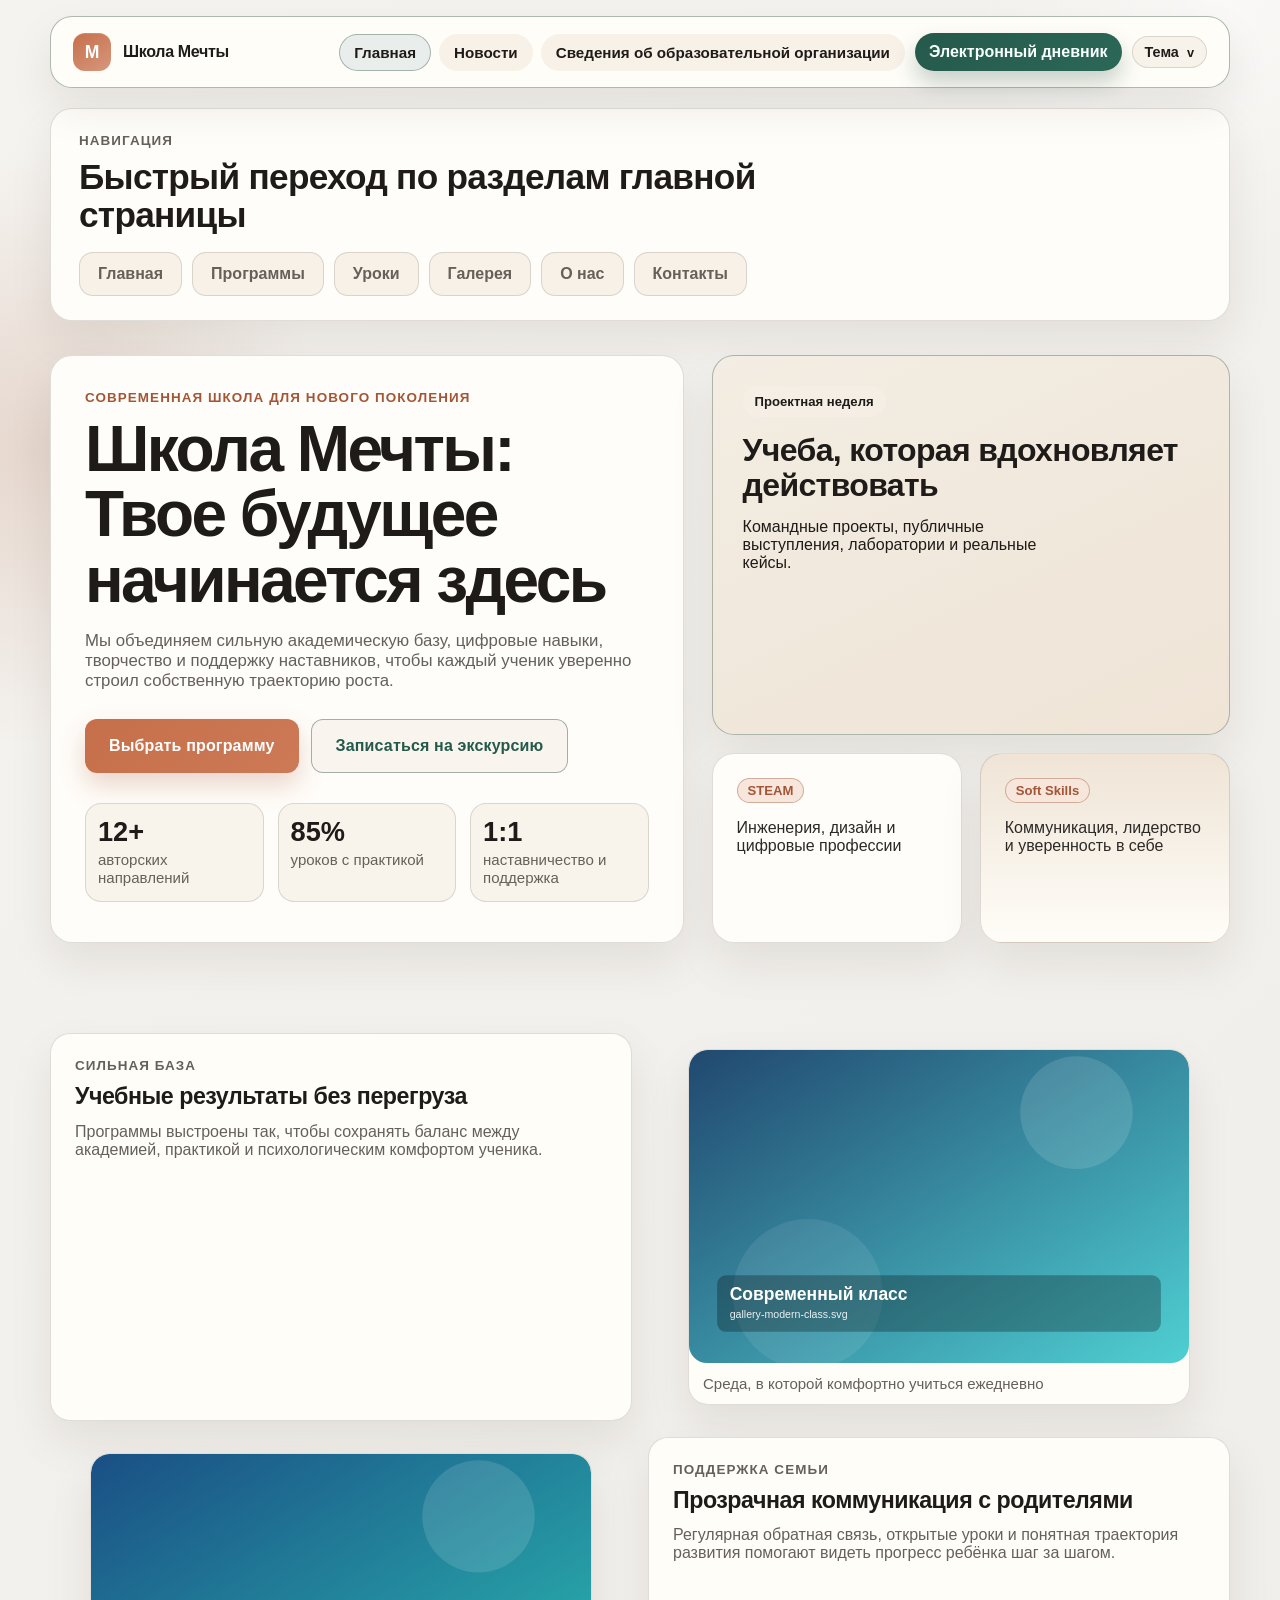
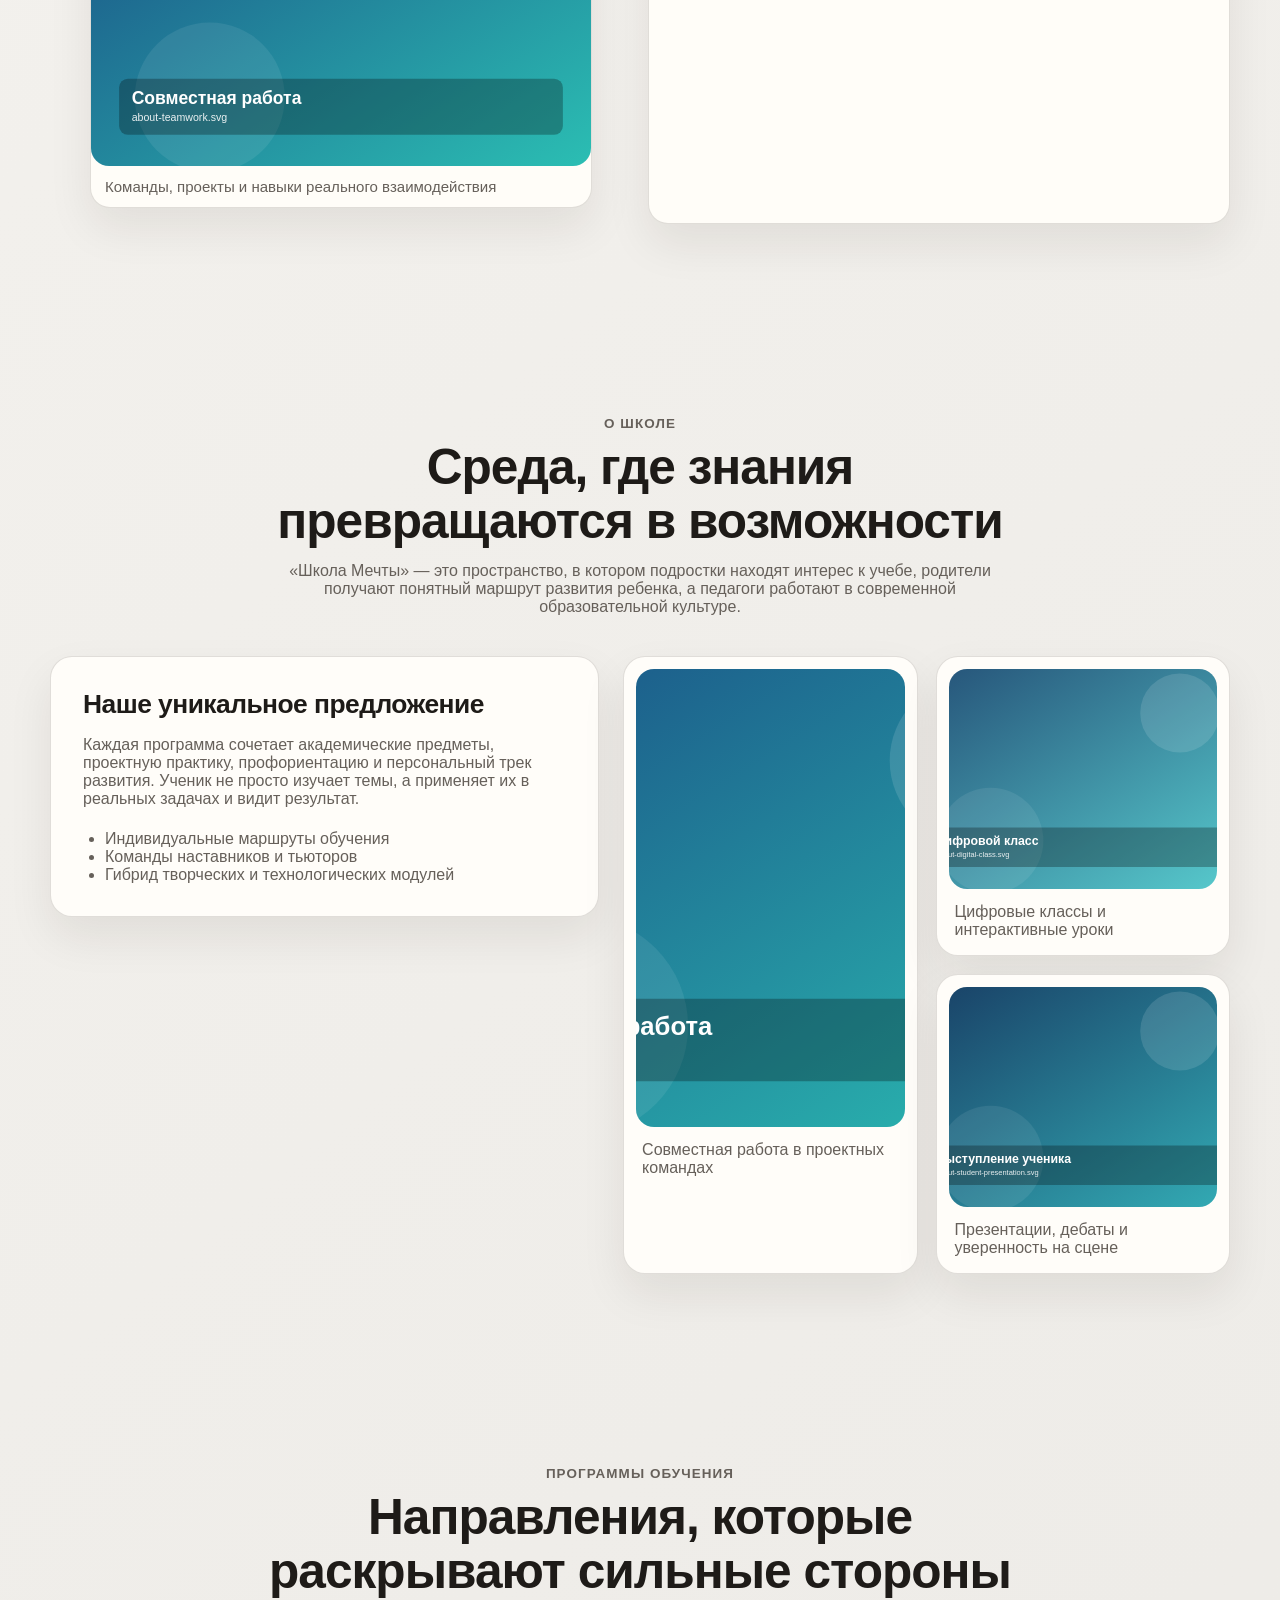
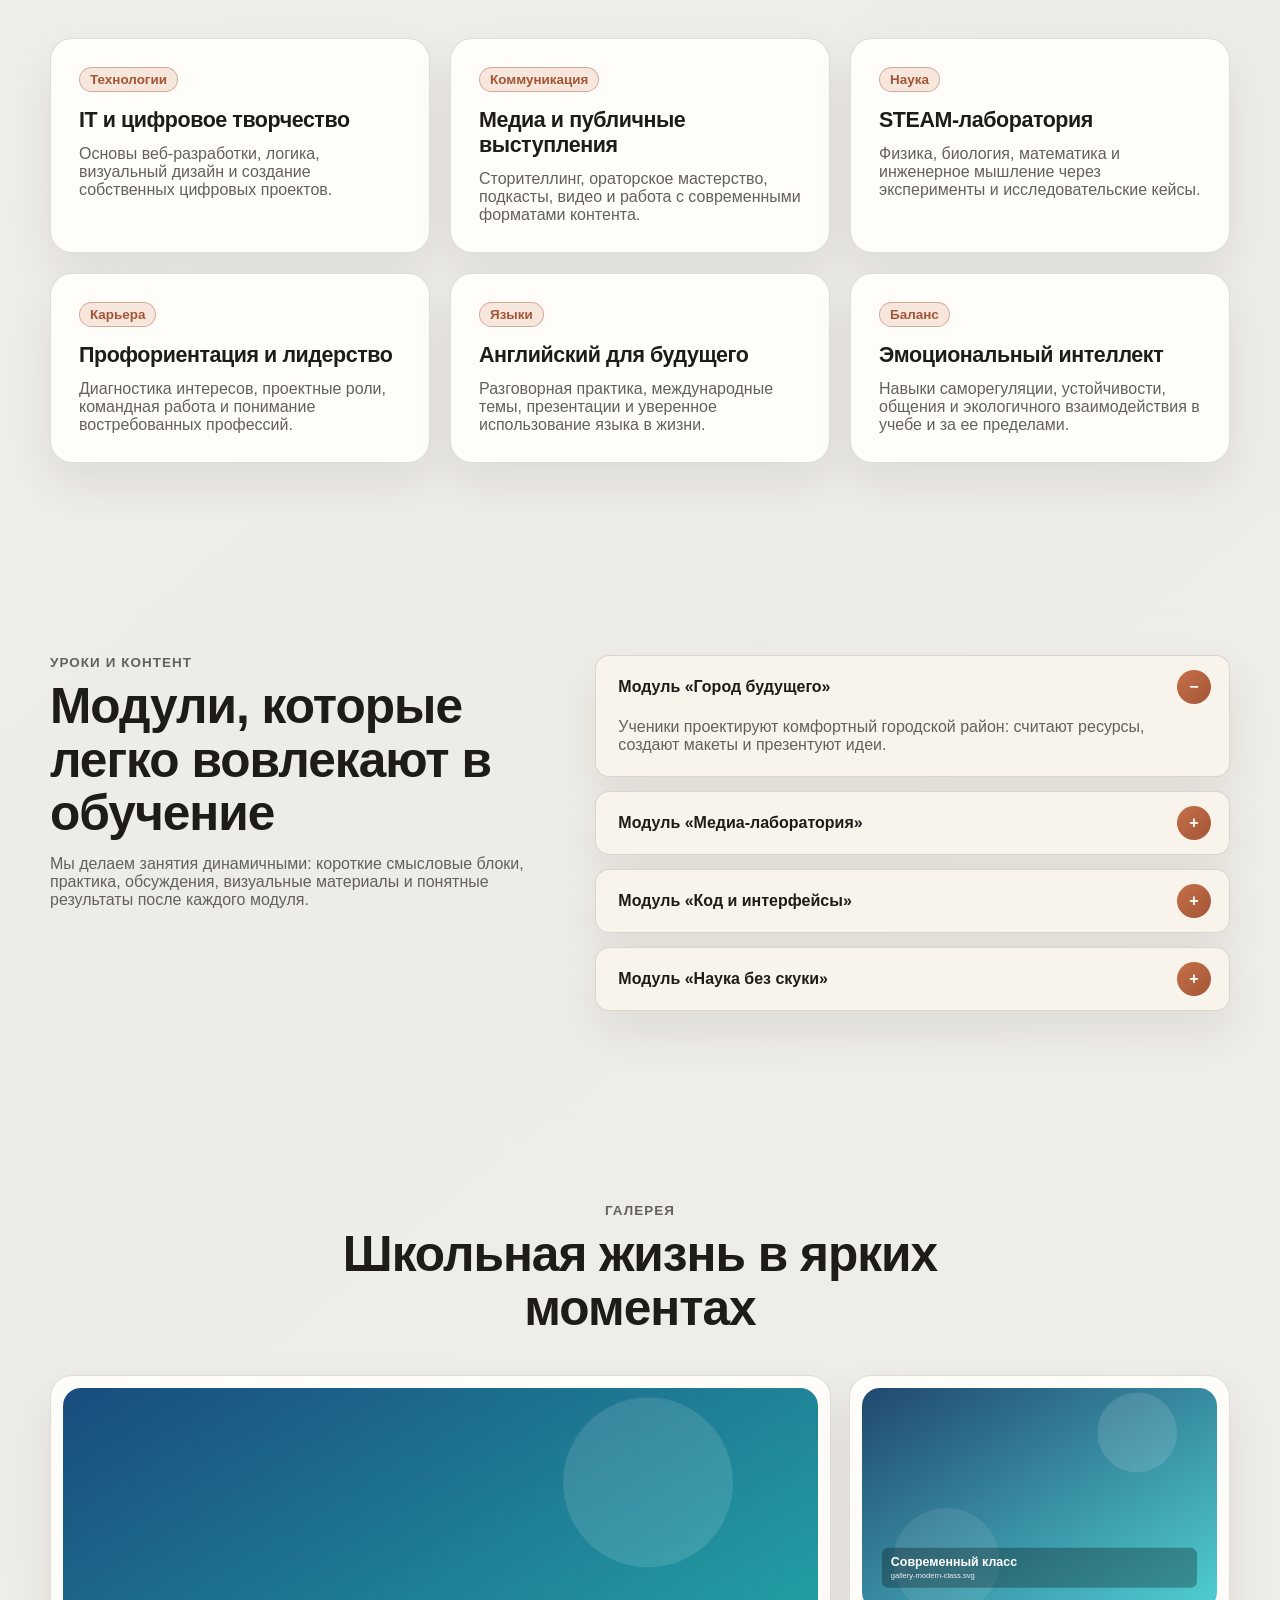
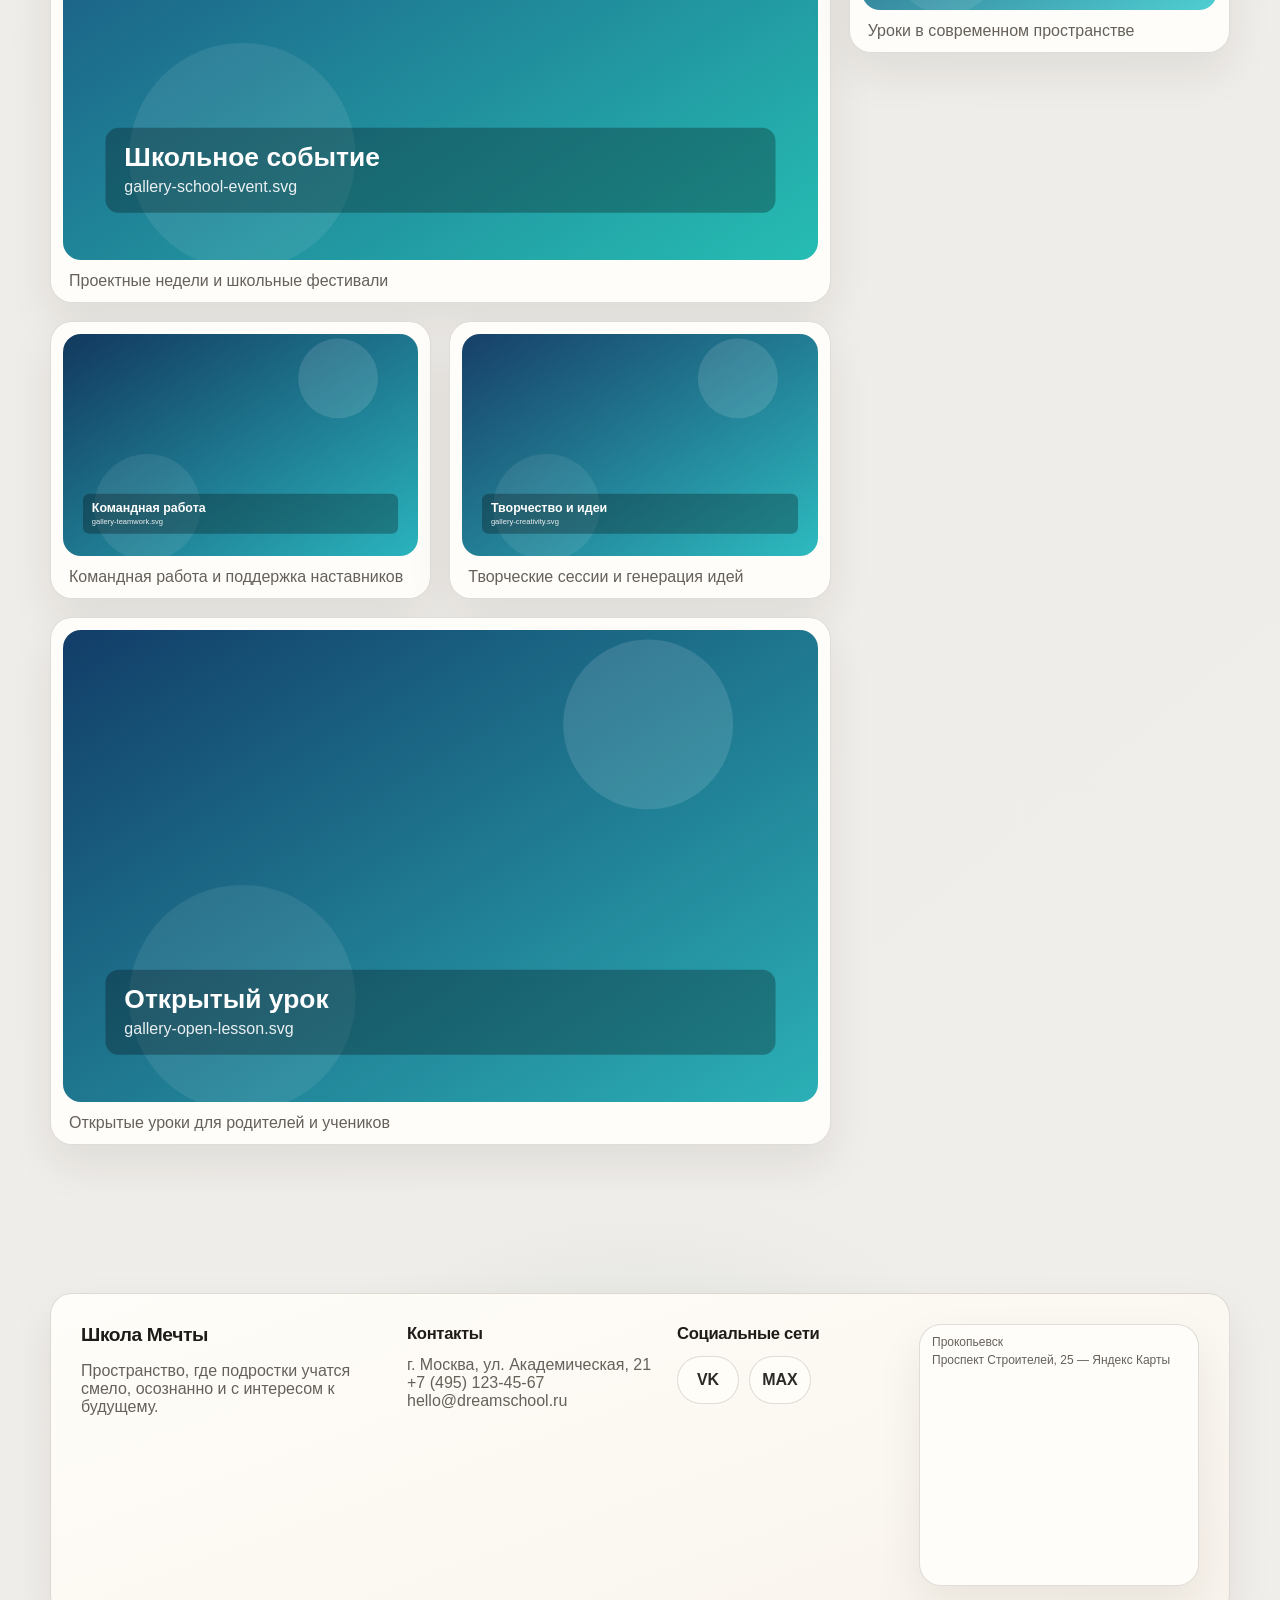
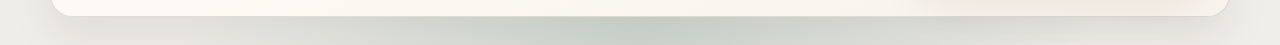
==== index.html @ b484d0c4 "Add files via upload Доработка главной страницы" ====
﻿<!DOCTYPE html>
<html lang="ru">
<head>
    <meta charset="UTF-8">
    <meta name="viewport" content="width=device-width, initial-scale=1.0">
    <title>Школа Мечты</title>
    <meta name="description" content="Школа Мечты — современное образовательное пространство для подростков, родителей и педагогов.">
    <link rel="stylesheet" href="style.css">
    <script src="theme.js" defer></script>
</head>
<body>
    <input class="theme-toggle" type="radio" name="theme" id="theme-light" checked>
    <input class="theme-toggle" type="radio" name="theme" id="theme-dark">
    <input class="theme-toggle" type="radio" name="theme" id="theme-contrast">
    <div class="page-shell">

        <header class="site-header">
            <div class="container header-inner">
                <a class="logo" href="#home" aria-label="Школа Мечты">
                    <span class="logo-mark">М</span>
                    <span class="logo-text">Школа Мечты</span>
                </a>

                <div class="header-controls">
                    <nav class="page-nav" aria-label="Разделы сайта">
                        <a href="index.html" aria-current="page">Главная</a>
                        <a href="index2.html">Новости</a>
                        <a href="index3.html">Сведения об образовательной организации</a>
                    </nav>

                    <a class="diary-link" href="https://cabinet.ruobr.ru/login/" target="_blank" rel="noopener noreferrer">Электронный дневник</a>

                    <div class="theme-switcher" aria-label="Переключение темы">
                        <span class="theme-title">Тема</span>
                        <div class="theme-options">
                            <label for="theme-light">Светлая</label>
                            <label for="theme-dark">Темная</label>
                            <label for="theme-contrast">Контрастная</label>
                        </div>
                    </div>
                </div>
            </div>
        </header>

        <section class="subnav-section">
            <div class="container">
                <div class="subnav-card">
                    <div class="section-heading align-left subnav-heading">
                        <p class="eyebrow">Навигация</p>
                        <h2>Быстрый переход по разделам главной страницы</h2>
                    </div>

                    <nav class="main-nav" aria-label="Навигация по главной странице">
                        <a href="#home">Главная</a>
                        <a href="#programs">Программы</a>
                        <a href="#lessons">Уроки</a>
                        <a href="#gallery">Галерея</a>
                        <a href="#about">О нас</a>
                        <a href="#contacts">Контакты</a>
                    </nav>
                </div>
            </div>
        </section>

        <main>
            <section class="hero" id="home">
            <div class="container hero-grid">
                <div class="hero-copy">
                    <p class="eyebrow">Современная школа для нового поколения</p>
                    <h1>Школа Мечты: Твое будущее начинается здесь</h1>
                    <p class="hero-text">
                        Мы объединяем сильную академическую базу, цифровые навыки, творчество и поддержку наставников,
                        чтобы каждый ученик уверенно строил собственную траекторию роста.
                    </p>
                    <div class="hero-actions">
                        <a class="btn btn-primary" href="#programs">Выбрать программу</a>
                        <button class="btn btn-secondary" type="button" data-open-modal>Записаться на экскурсию</button>
                    </div>
                    <ul class="hero-stats" aria-label="Преимущества школы">
                        <li><strong>12+</strong><span>авторских направлений</span></li>
                        <li><strong>85%</strong><span>уроков с практикой</span></li>
                        <li><strong>1:1</strong><span>наставничество и поддержка</span></li>
                    </ul>
                </div>

                <div class="hero-visual">
                    <div class="visual-card visual-main">
                        <span class="visual-label">Проектная неделя</span>
                        <h2>Учеба, которая вдохновляет действовать</h2>
                        <p>Командные проекты, публичные выступления, лаборатории и реальные кейсы.</p>
                    </div>
                    <div class="visual-stack">
                        <div class="visual-card visual-mini">
                            <span class="badge">STEAM</span>
                            <p>Инженерия, дизайн и цифровые профессии</p>
                        </div>
                        <div class="visual-card visual-mini accent">
                            <span class="badge">Soft Skills</span>
                            <p>Коммуникация, лидерство и уверенность в себе</p>
                        </div>
                    </div>
                </div>
            </div>
        </section>

        <section class="spotlight-strip section" aria-label="Ключевые преимущества">
            <div class="container spotlight-grid">
                <article class="spotlight-card spotlight-text">
                    <p class="eyebrow">Сильная база</p>
                    <h3>Учебные результаты без перегруза</h3>
                    <p>Программы выстроены так, чтобы сохранять баланс между академией, практикой и психологическим комфортом ученика.</p>
                </article>

                <figure class="spotlight-card spotlight-photo">
                    <img class="photo-image" src="img/gallery-modern-class.svg" alt="Современное учебное пространство">
                    <figcaption>Среда, в которой комфортно учиться ежедневно</figcaption>
                </figure>

                <figure class="spotlight-card spotlight-photo">
                    <img class="photo-image" src="img/about-teamwork.svg" alt="Командная работа учеников">
                    <figcaption>Команды, проекты и навыки реального взаимодействия</figcaption>
                </figure>

                <article class="spotlight-card spotlight-text">
                    <p class="eyebrow">Поддержка семьи</p>
                    <h3>Прозрачная коммуникация с родителями</h3>
                    <p>Регулярная обратная связь, открытые уроки и понятная траектория развития помогают видеть прогресс ребёнка шаг за шагом.</p>
                </article>
            </div>
        </section>

        <section class="about section" id="about">
            <div class="container">
                <div class="section-heading">
                    <p class="eyebrow">О школе</p>
                    <h2>Среда, где знания превращаются в возможности</h2>
                    <p>
                        «Школа Мечты» — это пространство, в котором подростки находят интерес к учебе,
                        родители получают понятный маршрут развития ребенка, а педагоги работают в современной образовательной культуре.
                    </p>
                </div>

                <div class="about-grid">
                    <article class="about-card feature-card">
                        <h3>Наше уникальное предложение</h3>
                        <p>
                            Каждая программа сочетает академические предметы, проектную практику, профориентацию и персональный трек развития.
                            Ученик не просто изучает темы, а применяет их в реальных задачах и видит результат.
                        </p>
                        <ul class="feature-list">
                            <li>Индивидуальные маршруты обучения</li>
                            <li>Команды наставников и тьюторов</li>
                            <li>Гибрид творческих и технологических модулей</li>
                        </ul>
                    </article>

                    <div class="about-gallery">
                        <figure class="photo-card tall">
                            <img class="photo-image photo-one" src="img/about-teamwork.svg" alt="Ученики на совместной работе">
                            <figcaption>Совместная работа в проектных командах</figcaption>
                        </figure>
                        <figure class="photo-card">
                            <img class="photo-image photo-two" src="img/about-digital-class.svg" alt="Цифровой класс">
                            <figcaption>Цифровые классы и интерактивные уроки</figcaption>
                        </figure>
                        <figure class="photo-card">
                            <img class="photo-image photo-three" src="img/about-student-presentation.svg" alt="Выступление ученика">
                            <figcaption>Презентации, дебаты и уверенность на сцене</figcaption>
                        </figure>
                    </div>
                </div>
            </div>
        </section>

        <section class="programs section" id="programs">
            <div class="container">
                <div class="section-heading">
                    <p class="eyebrow">Программы обучения</p>
                    <h2>Направления, которые раскрывают сильные стороны</h2>
                </div>

                <div class="program-grid">
                    <article class="program-card">
                        <span class="card-tag">Технологии</span>
                        <h3>IT и цифровое творчество</h3>
                        <p>Основы веб-разработки, логика, визуальный дизайн и создание собственных цифровых проектов.</p>
                    </article>
                    <article class="program-card">
                        <span class="card-tag">Коммуникация</span>
                        <h3>Медиа и публичные выступления</h3>
                        <p>Сторителлинг, ораторское мастерство, подкасты, видео и работа с современными форматами контента.</p>
                    </article>
                    <article class="program-card">
                        <span class="card-tag">Наука</span>
                        <h3>STEAM-лаборатория</h3>
                        <p>Физика, биология, математика и инженерное мышление через эксперименты и исследовательские кейсы.</p>
                    </article>
                    <article class="program-card">
                        <span class="card-tag">Карьера</span>
                        <h3>Профориентация и лидерство</h3>
                        <p>Диагностика интересов, проектные роли, командная работа и понимание востребованных профессий.</p>
                    </article>
                    <article class="program-card">
                        <span class="card-tag">Языки</span>
                        <h3>Английский для будущего</h3>
                        <p>Разговорная практика, международные темы, презентации и уверенное использование языка в жизни.</p>
                    </article>
                    <article class="program-card">
                        <span class="card-tag">Баланс</span>
                        <h3>Эмоциональный интеллект</h3>
                        <p>Навыки саморегуляции, устойчивости, общения и экологичного взаимодействия в учебе и за ее пределами.</p>
                    </article>
                </div>
            </div>
        </section>

        <section class="lessons section" id="lessons">
            <div class="container lessons-grid">
                <div class="section-heading align-left">
                    <p class="eyebrow">Уроки и контент</p>
                    <h2>Модули, которые легко вовлекают в обучение</h2>
                    <p>
                        Мы делаем занятия динамичными: короткие смысловые блоки, практика, обсуждения,
                        визуальные материалы и понятные результаты после каждого модуля.
                    </p>
                </div>

                <div class="accordion" aria-label="Примеры учебных модулей">
                    <details open>
                        <summary>Модуль «Город будущего»</summary>
                        <p>Ученики проектируют комфортный городской район: считают ресурсы, создают макеты и презентуют идеи.</p>
                    </details>
                    <details>
                        <summary>Модуль «Медиа-лаборатория»</summary>
                        <p>От идеи до публикации: сценарий, съемка, монтаж и анализ того, как работает сильная подача материала.</p>
                    </details>
                    <details>
                        <summary>Модуль «Код и интерфейсы»</summary>
                        <p>Первое знакомство с HTML и CSS, логикой интерфейсов и созданием собственного мини-сайта.</p>
                    </details>
                    <details>
                        <summary>Модуль «Наука без скуки»</summary>
                        <p>Эксперименты, гипотезы, наблюдение и визуализация результатов в формате мини-исследования.</p>
                    </details>
                </div>
            </div>
        </section>

        <section class="gallery section" id="gallery">
            <div class="container">
                <div class="section-heading">
                    <p class="eyebrow">Галерея</p>
                    <h2>Школьная жизнь в ярких моментах</h2>
                </div>

                <div class="gallery-grid">
                    <figure class="gallery-item wide">
                        <img class="photo-image gallery-one" src="img/gallery-school-event.svg" alt="Школьное событие">
                        <figcaption>Проектные недели и школьные фестивали</figcaption>
                    </figure>
                    <figure class="gallery-item">
                        <img class="photo-image gallery-two" src="img/gallery-modern-class.svg" alt="Современный класс">
                        <figcaption>Уроки в современном пространстве</figcaption>
                    </figure>
                    <figure class="gallery-item">
                        <img class="photo-image gallery-three" src="img/gallery-teamwork.svg" alt="Командная работа">
                        <figcaption>Командная работа и поддержка наставников</figcaption>
                    </figure>
                    <figure class="gallery-item">
                        <img class="photo-image gallery-four" src="img/gallery-creativity.svg" alt="Творчество и идеи">
                        <figcaption>Творческие сессии и генерация идей</figcaption>
                    </figure>
                    <figure class="gallery-item wide">
                        <img class="photo-image gallery-five" src="img/gallery-open-lesson.svg" alt="Открытый урок">
                        <figcaption>Открытые уроки для родителей и учеников</figcaption>
                    </figure>
                </div>
            </div>
        </section>
        </main>

        <div class="modal-backdrop" data-modal hidden>
            <div class="modal-dialog" role="dialog" aria-modal="true" aria-labelledby="tour-modal-title">
                <button class="modal-close" type="button" aria-label="Закрыть форму" data-close-modal>×</button>
                <p class="eyebrow">Запись на экскурсию</p>
                <h2 id="tour-modal-title">Оставьте заявку, и мы свяжемся с вами</h2>
                <p class="modal-text">
                    Укажите имя и номер телефона. После отправки заявка будет сохранена в таблице администратора.
                </p>

                <form class="tour-form" id="tour-form">
                    <label class="form-field">
                        <span>Ваше имя</span>
                        <input type="text" name="name" placeholder="Например, Анна" required>
                    </label>

                    <label class="form-field">
                        <span>Номер телефона</span>
                        <input type="text" name="phone" inputmode="numeric" pattern="[0-9]*" placeholder="79991234567" required>
                    </label>

                    <button class="btn btn-primary" type="submit">Отправить заявку</button>
                    <p class="form-status" id="form-status" aria-live="polite"></p>
                </form>
            </div>
        </div>

        <div class="photo-lightbox" data-lightbox hidden>
            <div class="photo-lightbox__dialog" role="dialog" aria-modal="true" aria-label="Просмотр фото">
                <button class="photo-lightbox__close" type="button" aria-label="Закрыть фото" data-close-lightbox>×</button>
                <img class="photo-lightbox__image" src="" alt="" data-lightbox-image>
            </div>
        </div>

        <footer class="site-footer" id="contacts">
            <div class="container footer-grid">
                <div>
                    <a class="logo footer-logo" href="#home">Школа Мечты</a>
                    <p class="footer-text">
                        Пространство, где подростки учатся смело, осознанно и с интересом к будущему.
                    </p>
                </div>

                <div>
                    <h3>Контакты</h3>
                    <ul class="footer-list">
                        <li>г. Москва, ул. Академическая, 21</li>
                        <li>+7 (495) 123-45-67</li>
                        <li>hello@dreamschool.ru</li>
                    </ul>
                </div>

                <div>
                    <h3>Социальные сети</h3>
                    <div class="social-links">
                        <a href="https://vk.com/" aria-label="VK" target="_blank" rel="noopener noreferrer">VK</a>
                        <a href="https://max.ru/" aria-label="MAX" target="_blank" rel="noopener noreferrer">MAX</a>
                    </div>
                </div>

                <div class="map-card footer-map" aria-label="Карта">
                    <div class="map-embed">
                        <a href="https://yandex.ru/maps/11291/prokopevsk/?utm_medium=mapframe&utm_source=maps">Прокопьевск</a>
                        <a href="https://yandex.ru/maps/11291/prokopevsk/house/prospekt_stroiteley_25/bE8YcAVgTUIEQFtpfXR3d3xgZA==/?ll=86.621253%2C53.865942&utm_medium=mapframe&utm_source=maps&z=17.6">Проспект Строителей, 25 — Яндекс Карты</a>
                        <iframe src="https://yandex.ru/map-widget/v1/?ll=86.621253%2C53.865942&mode=whatshere&whatshere%5Bpoint%5D=86.620582%2C53.865979&whatshere%5Bzoom%5D=17&z=17.6" frameborder="1" allowfullscreen="true"></iframe>
                    </div>
                </div>
            </div>
        </footer>
    </div>

    <script>
        const APPS_SCRIPT_URL = "https://script.google.com/macros/s/AKfycbzhkW9MNzmq5qUdtVkwr-THXMLAl3LbYLxfvI6PqvtXjYaL3S22cS-G_2gBFFpFI1pr/exec";
        const MIN_PHONE_LENGTH = 10;
        const MODAL_ANIMATION_MS = 280;
        const LIGHTBOX_ANIMATION_MS = 260;

        const modal = document.querySelector("[data-modal]");
        const openModalButton = document.querySelector("[data-open-modal]");
        const closeModalButton = document.querySelector("[data-close-modal]");
        const form = document.getElementById("tour-form");
        const formStatus = document.getElementById("form-status");
        const lightbox = document.querySelector("[data-lightbox]");
        const lightboxImage = document.querySelector("[data-lightbox-image]");
        const closeLightboxButton = document.querySelector("[data-close-lightbox]");
        const photoImages = Array.from(document.querySelectorAll(".photo-image"));
        let setModalState = () => {};
        let setLightboxState = () => {};

        const syncBodyLock = () => {
            const isModalOpen = Boolean(modal && !modal.hidden);
            const isLightboxOpen = Boolean(lightbox && !lightbox.hidden);
            document.body.classList.toggle("modal-open", isModalOpen || isLightboxOpen);
        };

        if (modal && openModalButton && closeModalButton && form && formStatus) {
            const phoneInput = form.querySelector('input[name="phone"]');
            const submitButton = form.querySelector('button[type="submit"]');
            let modalHideTimer = 0;

            const sanitizePhone = (value) => String(value ?? "").replace(/\D/g, "");
            const setStatus = (message, type = "neutral") => {
                formStatus.textContent = message;
                formStatus.classList.remove("is-success", "is-error");
                if (type === "success") {
                    formStatus.classList.add("is-success");
                } else if (type === "error") {
                    formStatus.classList.add("is-error");
                }
            };
            setModalState = (isOpen) => {
                window.clearTimeout(modalHideTimer);

                if (isOpen) {
                    modal.hidden = false;
                    modal.classList.remove("is-closing");
                    requestAnimationFrame(() => modal.classList.add("is-visible"));
                    syncBodyLock();

                    const firstInput = form.querySelector("input");
                    firstInput?.focus();
                    return;
                }

                modal.classList.remove("is-visible");
                modal.classList.add("is-closing");
                modalHideTimer = window.setTimeout(() => {
                    modal.hidden = true;
                    modal.classList.remove("is-closing");
                    syncBodyLock();
                }, MODAL_ANIMATION_MS);
            };

            openModalButton.addEventListener("click", () => setModalState(true));
            closeModalButton.addEventListener("click", () => setModalState(false));

            modal.addEventListener("click", (event) => {
                if (event.target === modal) {
                    setModalState(false);
                }
            });

            phoneInput?.addEventListener("input", () => {
                phoneInput.value = sanitizePhone(phoneInput.value);
            });

            form.addEventListener("submit", async (event) => {
                event.preventDefault();

                if (!phoneInput || !submitButton) {
                    return;
                }

                phoneInput.value = sanitizePhone(phoneInput.value);

                const formData = new FormData(form);
                const payload = {
                    name: String(formData.get("name") ?? "").trim(),
                    phone: String(formData.get("phone") ?? "").trim()
                };

                if (!payload.name || !payload.phone) {
                    setStatus("Заполните оба поля.", "error");
                    return;
                }

                if (payload.phone.length < MIN_PHONE_LENGTH) {
                    setStatus("Проверьте номер телефона.", "error");
                    return;
                }

                if (!APPS_SCRIPT_URL.trim() || APPS_SCRIPT_URL.includes("PASTE_YOUR")) {
                    setStatus("Укажите адрес веб-приложения Google Apps Script в коде.", "error");
                    return;
                }

                submitButton.disabled = true;
                setStatus("Отправляем заявку...");

                try {
                    const body = new URLSearchParams(payload).toString();

                    await fetch(APPS_SCRIPT_URL, {
                        method: "POST",
                        mode: "no-cors",
                        headers: {
                            "Content-Type": "application/x-www-form-urlencoded;charset=UTF-8"
                        },
                        body
                    });

                    form.reset();
                    setStatus("Заявка отправлена. Мы скоро свяжемся с вами.", "success");
                } catch (error) {
                    setStatus("Ошибка отправки. Проверьте настройки Apps Script и повторите попытку.", "error");
                } finally {
                    submitButton.disabled = false;
                }
            });
        }

        if (lightbox && lightboxImage && closeLightboxButton && photoImages.length > 0) {
            let lightboxHideTimer = 0;

            setLightboxState = (isOpen, image) => {
                window.clearTimeout(lightboxHideTimer);

                if (isOpen && image) {
                    lightboxImage.src = image.src;
                    lightboxImage.alt = image.alt || "Увеличенное изображение";
                    lightbox.hidden = false;
                    lightbox.classList.remove("is-closing");
                    requestAnimationFrame(() => lightbox.classList.add("is-visible"));
                    syncBodyLock();
                    return;
                }

                lightbox.classList.remove("is-visible");
                lightbox.classList.add("is-closing");
                lightboxHideTimer = window.setTimeout(() => {
                    lightbox.hidden = true;
                    lightbox.classList.remove("is-closing");
                    lightboxImage.src = "";
                    lightboxImage.alt = "";
                    syncBodyLock();
                }, LIGHTBOX_ANIMATION_MS);
            };

            photoImages.forEach((image) => {
                image.classList.add("is-zoomable");
                image.tabIndex = 0;
                image.setAttribute("role", "button");
                image.setAttribute("aria-label", `Открыть фото: ${image.alt || "изображение"}`);

                image.addEventListener("click", () => setLightboxState(true, image));
                image.addEventListener("keydown", (event) => {
                    if (event.key === "Enter" || event.key === " ") {
                        event.preventDefault();
                        setLightboxState(true, image);
                    }
                });
            });

            closeLightboxButton.addEventListener("click", () => setLightboxState(false));
            lightbox.addEventListener("click", (event) => {
                if (event.target === lightbox) {
                    setLightboxState(false);
                }
            });
        }

        document.addEventListener("keydown", (event) => {
            if (event.key !== "Escape") {
                return;
            }

            if (lightbox && !lightbox.hidden) {
                setLightboxState(false);
                return;
            }

            if (modal && !modal.hidden) {
                setModalState(false);
            }
        });

    </script>
</body>
</html>
---- style.css ----
/* Базовая палитра и системные значения */
:root {
    --page-bg: #eef4f8;
    --page-bg-start: #f8fbfd;
    --page-bg-accent: rgba(24, 184, 173, 0.18);
    --page-bg-accent-strong: rgba(23, 74, 122, 0.2);
    --surface: #ffffff;
    --surface-soft: #f6fafc;
    --surface-strong: #e5eef5;
    --text: #17324b;
    --text-muted: #5d7388;
    --heading: #0c2742;
    --line: rgba(18, 61, 107, 0.12);
    --primary: #174a7a;
    --primary-strong: #0d2f52;
    --accent: #18b8ad;
    --accent-strong: #10948b;
    --hero-start: #113d68;
    --hero-end: #1d6aa4;
    --shadow-soft: 0 16px 36px rgba(14, 43, 73, 0.08);
    --shadow-card: 0 24px 52px rgba(14, 43, 73, 0.12);
    --focus-ring: 0 0 0 3px rgba(24, 184, 173, 0.24);
    --radius-xl: 32px;
    --radius-lg: 24px;
    --radius-md: 18px;
    --radius-sm: 14px;
    --container: 1180px;
}

/* Скрытые переключатели темы */
.theme-toggle {
    position: absolute;
    width: 1px;
    height: 1px;
    margin: -1px;
    padding: 0;
    overflow: hidden;
    border: 0;
    clip: rect(0 0 0 0);
}

/* Контейнер страницы, на котором меняются переменные темы */
.page-shell {
    --theme-page-bg-start: var(--page-bg-start);
    --theme-page-bg: var(--page-bg);
    --theme-page-bg-accent: var(--page-bg-accent);
    --theme-page-bg-accent-strong: var(--page-bg-accent-strong);
    --theme-surface: var(--surface);
    --theme-surface-soft: var(--surface-soft);
    --theme-surface-strong: var(--surface-strong);
    --theme-text: var(--text);
    --theme-text-muted: var(--text-muted);
    --theme-heading: var(--heading);
    --theme-line: var(--line);
    --theme-primary: var(--primary);
    --theme-primary-strong: var(--primary-strong);
    --theme-accent: var(--accent);
    --theme-accent-strong: var(--accent-strong);
    --theme-hero-start: var(--hero-start);
    --theme-hero-end: var(--hero-end);
    --theme-shadow-soft: var(--shadow-soft);
    --theme-shadow-card: var(--shadow-card);
    min-height: 100vh;
    color: var(--theme-text);
    background:
        radial-gradient(circle at 12% 18%, var(--theme-page-bg-accent) 0%, transparent 24%),
        radial-gradient(circle at 88% 14%, rgba(255, 255, 255, 0.34) 0%, transparent 18%),
        radial-gradient(circle at 50% 100%, var(--theme-page-bg-accent-strong) 0%, transparent 34%),
        linear-gradient(135deg, var(--theme-page-bg-start) 0%, var(--theme-page-bg) 52%, color-mix(in srgb, var(--theme-page-bg) 84%, white) 100%);
    transition: background 0.3s ease, color 0.3s ease;
}

#theme-dark:checked ~ .page-shell {
    --theme-page-bg-start: #07111c;
    --theme-page-bg: #08131f;
    --theme-page-bg-accent: rgba(70, 221, 210, 0.18);
    --theme-page-bg-accent-strong: rgba(22, 71, 110, 0.42);
    --theme-surface: #102132;
    --theme-surface-soft: #14293d;
    --theme-surface-strong: #183049;
    --theme-text: #eaf4ff;
    --theme-text-muted: #9cb4c9;
    --theme-heading: #f4f8ff;
    --theme-line: rgba(229, 239, 255, 0.12);
    --theme-primary: #8dc5ff;
    --theme-primary-strong: #d7ebff;
    --theme-accent: #46ddd2;
    --theme-accent-strong: #1fbfb3;
    --theme-hero-start: #0c2236;
    --theme-hero-end: #17476e;
    --theme-shadow-soft: 0 18px 38px rgba(0, 0, 0, 0.24);
    --theme-shadow-card: 0 28px 56px rgba(0, 0, 0, 0.28);
}

#theme-contrast:checked ~ .page-shell {
    --theme-page-bg-start: #000000;
    --theme-page-bg: #000000;
    --theme-page-bg-accent: rgba(255, 230, 0, 0.18);
    --theme-page-bg-accent-strong: rgba(255, 255, 255, 0.14);
    --theme-surface: #0c0c0c;
    --theme-surface-soft: #171717;
    --theme-surface-strong: #202020;
    --theme-text: #ffffff;
    --theme-text-muted: #ffffff;
    --theme-heading: #ffffff;
    --theme-line: rgba(255, 255, 255, 0.24);
    --theme-primary: #ffffff;
    --theme-primary-strong: #ffffff;
    --theme-accent: #ffe600;
    --theme-accent-strong: #ffd000;
    --theme-hero-start: #000000;
    --theme-hero-end: #202020;
    --theme-shadow-soft: none;
    --theme-shadow-card: none;
}

*,
*::before,
*::after {
    box-sizing: border-box;
}

html {
    scroll-behavior: smooth;
}

body {
    margin: 0;
    font-family: "Montserrat", "Open Sans", Arial, sans-serif;
    background: #ffffff;
}

body.modal-open {
    overflow: hidden;
}

.theme-reveal {
    position: fixed;
    z-index: 70;
    width: var(--theme-reveal-size, 0);
    height: var(--theme-reveal-size, 0);
    border-radius: 50%;
    pointer-events: none;
    transform: translate(-50%, -50%) scale(0);
    opacity: 0.95;
    transition: transform 0.6s cubic-bezier(0.2, 0.72, 0.25, 1), opacity 0.6s ease;
}

.theme-reveal.is-active {
    transform: translate(-50%, -50%) scale(1);
    opacity: 0;
}

a {
    color: inherit;
    text-decoration: none;
}

button,
input {
    font: inherit;
}

button {
    border: 0;
    cursor: pointer;
}

a:focus-visible,
button:focus-visible,
input:focus-visible {
    outline: none;
    box-shadow: var(--focus-ring);
}

img {
    display: block;
    max-width: 100%;
}

.container {
    width: min(calc(100% - 32px), var(--container));
    margin: 0 auto;
}

.section {
    padding: 96px 0;
}

.section-heading {
    max-width: 760px;
    margin: 0 auto 40px;
    text-align: center;
}

.section-heading.align-left {
    margin: 0;
    text-align: left;
}

.section-heading h2 {
    margin: 10px 0 14px;
    color: var(--theme-heading);
    font-size: clamp(2rem, 4vw, 3.1rem);
    line-height: 1.08;
}

.section-heading p {
    margin: 0;
    color: var(--theme-text-muted);
}

.eyebrow {
    margin: 0;
    color: var(--theme-accent-strong);
    font-size: 0.84rem;
    font-weight: 800;
    letter-spacing: 0.08em;
    text-transform: uppercase;
}

/* Верхняя часть сайта */
.site-header {
    position: sticky;
    top: 0;
    z-index: 40;
    padding-top: 14px;
}

.header-inner {
    display: flex;
    align-items: center;
    justify-content: space-between;
    gap: 24px;
    flex-wrap: nowrap;
    padding: 16px 22px;
    border: 1px solid var(--theme-line);
    border-radius: 28px;
    background: color-mix(in srgb, var(--theme-surface) 78%, transparent);
    box-shadow: var(--theme-shadow-soft);
    backdrop-filter: blur(18px);
}

.logo {
    display: inline-flex;
    align-items: center;
    gap: 12px;
    color: var(--theme-heading);
    font-weight: 800;
    letter-spacing: -0.02em;
}

.logo-mark {
    display: grid;
    place-items: center;
    width: 46px;
    height: 46px;
    border-radius: 16px;
    color: #ffffff;
    font-size: 1.1rem;
    background: linear-gradient(135deg, var(--theme-primary), var(--theme-hero-end));
    box-shadow: inset 0 1px 0 rgba(255, 255, 255, 0.14);
}

.header-controls {
    display: flex;
    align-items: center;
    justify-content: flex-end;
    gap: 10px;
    flex: 1;
    min-width: 0;
}

.page-nav {
    display: flex;
    flex-wrap: nowrap;
    justify-content: flex-end;
    gap: 8px;
    flex: 1;
    min-width: 0;
}

.page-nav a {
    padding: 10px 12px;
    border-radius: 999px;
    border: 1px solid var(--theme-line);
    background: var(--theme-surface-soft);
    color: var(--theme-text-muted);
    font-size: 0.95rem;
    font-weight: 600;
    white-space: nowrap;
    transition: transform 0.22s ease, background-color 0.22s ease, color 0.22s ease, border-color 0.22s ease;
}

.page-nav a:hover,
.page-nav a:focus-visible {
    transform: translateY(-2px);
    color: var(--theme-heading);
    border-color: var(--theme-accent);
}

.page-nav a[aria-current="page"] {
    color: #ffffff;
    border-color: transparent;
    background: linear-gradient(135deg, var(--theme-primary), var(--theme-hero-end));
}

.diary-link {
    display: inline-flex;
    align-items: center;
    justify-content: center;
    padding: 10px 14px;
    border: 1px solid var(--theme-accent);
    border-radius: 16px;
    color: var(--theme-heading);
    font-weight: 800;
    white-space: nowrap;
    background: transparent;
    box-shadow: inset 0 0 0 1px rgba(24, 184, 173, 0.1);
    transition: transform 0.22s ease, background-color 0.22s ease, box-shadow 0.22s ease;
}

.diary-link:hover,
.diary-link:focus-visible {
    transform: translateY(-2px);
    background: rgba(24, 184, 173, 0.08);
    box-shadow: 0 10px 22px rgba(24, 184, 173, 0.14);
}

.theme-switcher {
    position: relative;
    display: flex;
    flex-shrink: 0;
    align-items: center;
    gap: 8px;
    padding: 10px 14px;
    border-radius: 16px;
    border: 1px solid var(--theme-line);
    background: var(--theme-surface-soft);
    cursor: pointer;
}

.theme-title::after {
    content: "v";
    margin-left: 8px;
    font-size: 0.8rem;
}

.theme-title {
    color: var(--theme-heading);
    font-size: 0.9rem;
    font-weight: 700;
}

.theme-options {
    position: absolute;
    top: calc(100% + 10px);
    right: 0;
    z-index: 5;
    display: grid;
    gap: 6px;
    min-width: 180px;
    padding: 8px;
    border: 1px solid var(--theme-line);
    border-radius: 16px;
    background: var(--theme-surface);
    box-shadow: var(--theme-shadow-card);
    opacity: 0;
    visibility: hidden;
    transform: translateY(-6px);
    transition: opacity 0.22s ease, transform 0.22s ease, visibility 0.22s ease;
}

.theme-switcher:hover .theme-options,
.theme-switcher:focus-within .theme-options {
    opacity: 1;
    visibility: visible;
    transform: translateY(0);
}

.theme-options label {
    padding: 10px 12px;
    border-radius: 12px;
    color: var(--theme-text-muted);
    font-size: 0.9rem;
    font-weight: 700;
    cursor: pointer;
    transition: background-color 0.22s ease, color 0.22s ease, transform 0.22s ease;
}

.theme-options label:hover,
.theme-options label:focus-visible {
    transform: translateY(-1px);
    color: var(--theme-heading);
}

#theme-light:checked ~ .page-shell .theme-options label[for="theme-light"],
#theme-dark:checked ~ .page-shell .theme-options label[for="theme-dark"],
#theme-contrast:checked ~ .page-shell .theme-options label[for="theme-contrast"] {
    color: #ffffff;
    background: linear-gradient(135deg, var(--theme-accent), var(--theme-accent-strong));
}

#theme-contrast:checked ~ .page-shell .theme-options label[for="theme-contrast"] {
    color: #111111;
}

/* Блок навигации по странице */
.subnav-section {
    padding: 20px 0 0;
}

.subnav-card {
    display: grid;
    gap: 18px;
    padding: 24px 28px;
    border: 1px solid var(--theme-line);
    border-radius: 28px;
    background: var(--theme-surface);
    box-shadow: var(--theme-shadow-soft);
}

.subnav-heading h2 {
    margin-bottom: 0;
    font-size: clamp(1.45rem, 3vw, 2.2rem);
}

.main-nav {
    display: flex;
    flex-wrap: wrap;
    gap: 10px;
}

.main-nav a {
    padding: 12px 18px;
    border-radius: 14px;
    border: 1px solid var(--theme-line);
    background: var(--theme-surface-soft);
    color: var(--theme-text-muted);
    font-weight: 700;
    transition: transform 0.22s ease, border-color 0.22s ease, color 0.22s ease;
}

.main-nav a:hover,
.main-nav a:focus-visible {
    transform: translateY(-2px);
    color: var(--theme-heading);
    border-color: var(--theme-accent);
}

/* Первый экран */
.hero {
    padding: 36px 0 56px;
}

.hero-grid {
    display: grid;
    grid-template-columns: 1.1fr 0.9fr;
    gap: 28px;
    align-items: stretch;
}

.hero-copy {
    padding: 44px;
    border-radius: var(--radius-xl);
    background: linear-gradient(180deg, var(--theme-surface) 0%, var(--theme-surface-soft) 100%);
    border: 1px solid var(--theme-line);
    box-shadow: var(--theme-shadow-card);
}

.hero-copy h1 {
    margin: 14px 0 18px;
    color: var(--theme-heading);
    font-size: clamp(2.6rem, 5vw, 4.8rem);
    line-height: 0.98;
    letter-spacing: -0.04em;
}

.hero-text {
    margin: 0 0 28px;
    max-width: 640px;
    color: var(--theme-text-muted);
    font-size: 1.04rem;
}

.hero-actions {
    display: flex;
    flex-wrap: wrap;
    gap: 12px;
    margin-bottom: 30px;
}

.btn {
    display: inline-flex;
    align-items: center;
    justify-content: center;
    min-height: 54px;
    padding: 0 24px;
    border-radius: 16px;
    font-weight: 800;
    letter-spacing: 0.01em;
    transition: transform 0.24s ease, box-shadow 0.24s ease, background-color 0.24s ease;
}

.btn:hover,
.btn:focus-visible {
    transform: translateY(-2px);
}

.btn-primary {
    color: #ffffff;
    background: linear-gradient(135deg, var(--theme-accent), var(--theme-accent-strong));
    box-shadow: 0 16px 34px rgba(24, 184, 173, 0.24);
}

.btn-primary:hover,
.btn-primary:focus-visible {
    box-shadow: 0 20px 36px rgba(24, 184, 173, 0.32);
}

.btn-secondary {
    color: var(--theme-heading);
    background: var(--theme-surface-strong);
}

.btn-secondary:hover,
.btn-secondary:focus-visible {
    box-shadow: 0 14px 28px rgba(12, 39, 66, 0.12);
}

.btn:disabled {
    cursor: not-allowed;
    opacity: 0.62;
    transform: none;
    box-shadow: none;
}

.hero-stats {
    display: grid;
    grid-template-columns: repeat(3, minmax(0, 1fr));
    gap: 14px;
    margin: 0;
    padding: 0;
    list-style: none;
}

.hero-stats li {
    padding: 18px;
    border-radius: 18px;
    border: 1px solid var(--theme-line);
    background: var(--theme-surface);
}

.hero-stats strong {
    display: block;
    margin-bottom: 6px;
    color: var(--theme-heading);
    font-size: 1.7rem;
    line-height: 1;
}

.hero-stats span {
    color: var(--theme-text-muted);
    font-size: 0.94rem;
}

.hero-visual {
    display: grid;
    gap: 18px;
}

.visual-card {
    position: relative;
    overflow: hidden;
    border-radius: var(--radius-xl);
    box-shadow: var(--theme-shadow-card);
}

.visual-main {
    min-height: 380px;
    padding: 30px;
    color: #ffffff;
    background:
        radial-gradient(circle at top right, rgba(255, 255, 255, 0.16), transparent 26%),
        linear-gradient(160deg, var(--theme-hero-start) 0%, var(--theme-hero-end) 100%);
}

.visual-main h2 {
    margin: 16px 0 12px;
    font-size: 2rem;
    line-height: 1.08;
}

.visual-label,
.badge {
    display: inline-flex;
    padding: 8px 12px;
    border-radius: 999px;
    background: rgba(255, 255, 255, 0.14);
    font-size: 0.82rem;
    font-weight: 800;
}

.visual-stack {
    display: grid;
    grid-template-columns: repeat(2, minmax(0, 1fr));
    gap: 18px;
}

.visual-mini {
    min-height: 190px;
    padding: 24px;
    border: 1px solid var(--theme-line);
    background: linear-gradient(180deg, var(--theme-surface) 0%, var(--theme-surface-soft) 100%);
}

.visual-mini.accent {
    background: linear-gradient(180deg, var(--theme-surface-strong) 0%, var(--theme-surface) 100%);
}

.visual-mini p,
.visual-main p {
    max-width: 320px;
}

/* О школе */
.about-grid {
    display: grid;
    grid-template-columns: 0.95fr 1.05fr;
    gap: 24px;
    align-items: start;
}

.feature-card {
    padding: 32px;
    border-radius: var(--radius-xl);
    border: 1px solid var(--theme-line);
    background: var(--theme-surface);
    box-shadow: var(--theme-shadow-soft);
}

.feature-card h3 {
    margin: 0 0 16px;
    color: var(--theme-heading);
    font-size: 1.65rem;
}

.feature-card p {
    margin: 0;
    color: var(--theme-text-muted);
}

.feature-list {
    margin: 22px 0 0;
    padding-left: 22px;
    color: var(--theme-text-muted);
}

.about-gallery {
    display: grid;
    grid-template-columns: repeat(2, minmax(0, 1fr));
    gap: 18px;
}

.photo-card {
    margin: 0;
    padding: 12px;
    border-radius: 24px;
    border: 1px solid var(--theme-line);
    background: var(--theme-surface);
    box-shadow: var(--theme-shadow-soft);
    transition: transform 0.24s ease, border-color 0.24s ease, box-shadow 0.24s ease;
}

.photo-card:hover,
.photo-card:focus-within {
    transform: translateY(-4px);
    border-color: var(--theme-accent);
    box-shadow: var(--theme-shadow-card);
}

.photo-card.tall {
    grid-row: span 2;
}

.photo-card figcaption {
    padding: 14px 6px 4px;
    color: var(--theme-text-muted);
}

.photo-image {
    display: block;
    width: 100%;
    min-height: 220px;
    border-radius: 18px;
    object-fit: cover;
}

.photo-image.is-zoomable {
    cursor: zoom-in;
}

.photo-one {
    min-height: 100%;
}

.photo-card.tall .photo-image {
    min-height: 458px;
}

.photo-two {
    min-height: 220px;
}

.photo-three {
    min-height: 220px;
}

/* Программы */
.program-grid {
    display: grid;
    grid-template-columns: repeat(3, minmax(0, 1fr));
    gap: 20px;
}

.program-card {
    padding: 28px;
    border-radius: 24px;
    border: 1px solid var(--theme-line);
    background: var(--theme-surface);
    box-shadow: var(--theme-shadow-soft);
    transition: transform 0.24s ease, border-color 0.24s ease, box-shadow 0.24s ease;
}

.program-card:hover,
.program-card:focus-within {
    transform: translateY(-5px);
    border-color: var(--theme-accent);
    box-shadow: var(--theme-shadow-card);
}

.card-tag {
    display: inline-flex;
    margin-bottom: 16px;
    padding: 8px 12px;
    border-radius: 999px;
    background: var(--theme-surface-strong);
    color: var(--theme-primary);
    font-size: 0.84rem;
    font-weight: 800;
}

.program-card h3 {
    margin: 0 0 12px;
    color: var(--theme-heading);
    font-size: 1.34rem;
}

.program-card p {
    margin: 0;
    color: var(--theme-text-muted);
}

/* Уроки */
.lessons-grid {
    display: grid;
    grid-template-columns: 0.9fr 1.1fr;
    gap: 26px;
    align-items: start;
}

.accordion {
    display: grid;
    gap: 14px;
}

.accordion details {
    border: 1px solid var(--theme-line);
    border-radius: 22px;
    background: var(--theme-surface);
    box-shadow: var(--theme-shadow-soft);
    overflow: hidden;
}

.accordion summary {
    position: relative;
    padding: 22px 62px 22px 22px;
    cursor: pointer;
    list-style: none;
    color: var(--theme-heading);
    font-weight: 800;
}

.accordion summary::-webkit-details-marker {
    display: none;
}

.accordion summary::after {
    content: "+";
    position: absolute;
    right: 18px;
    top: 50%;
    transform: translateY(-50%);
    display: grid;
    place-items: center;
    width: 34px;
    height: 34px;
    border-radius: 50%;
    color: #ffffff;
    background: linear-gradient(135deg, var(--theme-accent), var(--theme-accent-strong));
}

.accordion details[open] summary::after {
    content: "−";
}

.accordion details p {
    margin: 0;
    padding: 0 22px 22px;
    color: var(--theme-text-muted);
}

/* Галерея */
.gallery-grid {
    display: grid;
    grid-template-columns: repeat(3, minmax(0, 1fr));
    gap: 18px;
    align-items: start;
}

.gallery-item {
    margin: 0;
    padding: 12px;
    border-radius: 24px;
    border: 1px solid var(--theme-line);
    background: var(--theme-surface);
    box-shadow: var(--theme-shadow-soft);
    align-self: start;
    transition: transform 0.24s ease, border-color 0.24s ease, box-shadow 0.24s ease;
}

.gallery-item:hover,
.gallery-item:focus-within {
    transform: translateY(-4px);
    border-color: var(--theme-accent);
    box-shadow: var(--theme-shadow-card);
}

.gallery-item.wide {
    grid-column: span 2;
}

.gallery-item figcaption {
    padding: 12px 6px 0;
    color: var(--theme-text-muted);
}

.gallery-one {
    min-height: 300px;
}

.gallery-two {
    min-height: 220px;
}

.gallery-three {
    min-height: 220px;
}

.gallery-four {
    min-height: 220px;
}

.gallery-five {
    min-height: 300px;
}

/* Подвал */
.site-footer {
    padding: 32px 0 48px;
}

/* Модальное окно записи */
.modal-backdrop {
    position: fixed;
    inset: 0;
    z-index: 80;
    display: grid;
    place-items: center;
    padding: 20px;
    background: rgba(4, 14, 24, 0.62);
    backdrop-filter: blur(8px);
    opacity: 0;
    visibility: hidden;
    transition: opacity 0.28s ease, visibility 0.28s ease;
}

.modal-backdrop[hidden] {
    display: none;
}

.modal-backdrop.is-visible {
    opacity: 1;
    visibility: visible;
}

.modal-dialog {
    position: relative;
    width: min(100%, 520px);
    padding: 28px;
    border-radius: 28px;
    border: 1px solid var(--theme-line);
    background: var(--theme-surface);
    box-shadow: var(--theme-shadow-card);
    transform: translateY(20px) scale(0.96);
    opacity: 0;
    transition: transform 0.28s ease, opacity 0.28s ease;
}

.modal-backdrop.is-visible .modal-dialog {
    transform: translateY(0) scale(1);
    opacity: 1;
}

.photo-lightbox {
    position: fixed;
    inset: 0;
    z-index: 85;
    display: grid;
    place-items: center;
    padding: 20px;
    background: rgba(3, 12, 20, 0.86);
    backdrop-filter: blur(6px);
    opacity: 0;
    visibility: hidden;
    transition: opacity 0.26s ease, visibility 0.26s ease;
}

.photo-lightbox[hidden] {
    display: none;
}

.photo-lightbox.is-visible {
    opacity: 1;
    visibility: visible;
}

.photo-lightbox__dialog {
    position: relative;
    width: min(96vw, 980px);
    transform: translateY(16px) scale(0.96);
    opacity: 0;
    transition: transform 0.26s ease, opacity 0.26s ease;
}

.photo-lightbox.is-visible .photo-lightbox__dialog {
    transform: translateY(0) scale(1);
    opacity: 1;
}

.photo-lightbox__image {
    display: block;
    width: 100%;
    max-height: 82vh;
    object-fit: contain;
    border-radius: 20px;
    background: rgba(9, 19, 30, 0.55);
}

.photo-lightbox__close {
    position: absolute;
    top: 14px;
    right: 14px;
    width: 42px;
    height: 42px;
    border-radius: 50%;
    color: #ffffff;
    border: 1px solid rgba(255, 255, 255, 0.28);
    background: rgba(0, 0, 0, 0.44);
}

.photo-lightbox__close:hover,
.photo-lightbox__close:focus-visible {
    background: rgba(0, 0, 0, 0.62);
}

.modal-dialog h2 {
    margin: 10px 0 10px;
    color: var(--theme-heading);
    font-size: clamp(1.8rem, 4vw, 2.3rem);
    line-height: 1.1;
}

.modal-text {
    margin: 0 0 20px;
    color: var(--theme-text-muted);
}

.modal-close {
    position: absolute;
    top: 14px;
    right: 14px;
    width: 42px;
    height: 42px;
    border-radius: 50%;
    color: var(--theme-heading);
    background: var(--theme-surface-soft);
}

.modal-close:hover,
.modal-close:focus-visible {
    background: var(--theme-surface-strong);
}

.tour-form {
    display: grid;
    gap: 14px;
}

.form-field {
    display: grid;
    gap: 8px;
}

.form-field span {
    color: var(--theme-heading);
    font-weight: 700;
}

.form-field input {
    width: 100%;
    min-height: 54px;
    padding: 0 16px;
    border: 1px solid var(--theme-line);
    border-radius: 14px;
    color: var(--theme-text);
    background: var(--theme-surface-soft);
    outline: none;
    transition: border-color 0.2s ease, box-shadow 0.2s ease;
}

.form-field input:focus {
    border-color: var(--theme-accent);
    box-shadow: 0 0 0 4px rgba(24, 184, 173, 0.12);
}

.form-status {
    min-height: 24px;
    margin: 0;
    color: var(--theme-text-muted);
    font-size: 0.95rem;
}

.form-status.is-success {
    color: color-mix(in srgb, var(--theme-accent-strong) 78%, var(--theme-heading));
}

.form-status.is-error {
    color: #d1495b;
}

.footer-grid {
    display: grid;
    grid-template-columns: 1.1fr 0.9fr 0.8fr 1fr;
    gap: 18px;
    padding: 30px;
    border-radius: 30px;
    color: #ffffff;
    background: linear-gradient(135deg, var(--theme-primary-strong), var(--theme-hero-end));
    box-shadow: var(--theme-shadow-card);
}

.footer-logo {
    color: #ffffff;
    font-size: 1.2rem;
}

.site-footer h3 {
    margin: 0 0 12px;
    font-size: 1.04rem;
}

.footer-text,
.footer-list,
.map-card span {
    color: rgba(255, 255, 255, 0.8);
}

.footer-list {
    margin: 0;
    padding: 0;
    list-style: none;
}

.social-links {
    display: flex;
    flex-wrap: wrap;
    gap: 10px;
}

.social-links a {
    display: inline-flex;
    align-items: center;
    justify-content: center;
    min-width: 62px;
    min-height: 48px;
    padding: 0 16px;
    border-radius: 14px;
    background: rgba(255, 255, 255, 0.08);
    font-weight: 800;
    transition: transform 0.22s ease, background-color 0.22s ease;
}

.social-links a:hover,
.social-links a:focus-visible {
    transform: translateY(-2px);
    background: rgba(255, 255, 255, 0.16);
}

.map-card {
    min-height: 190px;
    padding: 20px;
    border-radius: 24px;
    background:
        linear-gradient(0deg, rgba(255, 255, 255, 0.08), rgba(255, 255, 255, 0.08)),
        linear-gradient(90deg, rgba(255, 255, 255, 0.08) 1px, transparent 1px),
        linear-gradient(rgba(255, 255, 255, 0.08) 1px, transparent 1px);
    background-size: auto, 34px 34px, 34px 34px;
}

.footer-map {
    padding: 0;
    overflow: hidden;
    background: rgba(255, 255, 255, 0.08);
}

.footer-map iframe {
    display: block;
    width: 100%;
    min-height: 240px;
    border: 0;
}

.map-embed {
    position: relative;
    overflow: hidden;
    min-height: 240px;
}

.map-embed a {
    color: rgba(255, 255, 255, 0.84) !important;
    font-size: 12px;
    position: absolute;
    left: 12px;
    z-index: 1;
}

.map-embed a:first-child {
    top: 10px;
}

.map-embed a:nth-child(2) {
    top: 28px;
}

.map-embed iframe {
    position: relative;
    width: 100%;
    height: 100%;
    min-height: 240px;
    border: 0;
}

.education-page .section {
    padding-top: 44px;
}

.education-hero {
    display: grid;
    grid-template-columns: 1.05fr 0.95fr;
    gap: 22px;
    align-items: stretch;
}

.education-hero-copy,
.education-hero-panel,
.education-card,
.education-nav,
.education-docs,
.education-table-wrap,
.education-gallery-card {
    border: 1px solid var(--theme-line);
    background: var(--theme-surface);
    box-shadow: var(--theme-shadow-soft);
}

.education-hero-copy,
.education-hero-panel,
.education-card,
.education-docs,
.education-table-wrap,
.education-gallery-card {
    padding: 28px;
    border-radius: 28px;
}

.education-hero-copy h1,
.education-card h2,
.education-docs h2,
.education-table-wrap h2,
.education-gallery-card h2 {
    margin: 10px 0 14px;
    color: var(--theme-heading);
    line-height: 1.08;
}

.education-hero-copy h1 {
    font-size: clamp(2.5rem, 4.4vw, 4.2rem);
    letter-spacing: -0.04em;
}

.education-hero-copy p:last-child,
.education-card p,
.education-docs p,
.education-gallery-card p {
    margin: 0;
    color: var(--theme-text-muted);
}

.education-hero-panel {
    display: grid;
    gap: 18px;
    color: #ffffff;
    background:
        radial-gradient(circle at top right, rgba(255, 255, 255, 0.16), transparent 24%),
        linear-gradient(160deg, var(--theme-hero-start) 0%, var(--theme-hero-end) 100%);
}

.education-highlights {
    display: grid;
    gap: 14px;
    margin: 0;
    padding: 0;
    list-style: none;
}

.education-highlights li {
    padding: 16px 18px;
    border-radius: 18px;
    background: rgba(255, 255, 255, 0.12);
}

.education-highlights strong {
    display: block;
    margin-bottom: 4px;
    font-size: 1.05rem;
}

.education-layout {
    display: grid;
    grid-template-columns: 300px minmax(0, 1fr);
    gap: 24px;
    align-items: start;
}

.education-nav {
    position: sticky;
    top: 112px;
    display: grid;
    gap: 10px;
    padding: 22px;
    border-radius: 24px;
}

.education-nav a {
    padding: 12px 14px;
    border-radius: 16px;
    color: var(--theme-text-muted);
    background: var(--theme-surface-soft);
    font-weight: 700;
    transition: transform 0.22s ease, color 0.22s ease, background-color 0.22s ease;
}

.education-nav a:hover,
.education-nav a:focus-visible {
    transform: translateX(4px);
    color: var(--theme-heading);
    background: var(--theme-surface-strong);
}

.education-content {
    display: grid;
    gap: 24px;
}

.education-grid {
    display: grid;
    grid-template-columns: repeat(2, minmax(0, 1fr));
    gap: 20px;
}

.education-meta {
    display: grid;
    gap: 10px;
    margin: 18px 0 0;
    padding: 0;
    list-style: none;
}

.education-meta li {
    padding: 14px 16px;
    border-radius: 16px;
    background: var(--theme-surface-soft);
    color: var(--theme-text-muted);
    font-weight: 600;
}

.education-meta strong {
    color: var(--theme-heading);
}

.education-doc-list {
    display: grid;
    gap: 14px;
    margin-top: 20px;
}

.education-doc-link {
    display: flex;
    align-items: center;
    justify-content: space-between;
    gap: 16px;
    padding: 16px 18px;
    border-radius: 18px;
    border: 1px solid var(--theme-line);
    background: linear-gradient(180deg, var(--theme-surface) 0%, var(--theme-surface-soft) 100%);
    transition: transform 0.22s ease, border-color 0.22s ease, box-shadow 0.22s ease;
}

.education-doc-link:hover,
.education-doc-link:focus-visible {
    transform: translateY(-3px);
    border-color: var(--theme-accent);
    box-shadow: var(--theme-shadow-card);
}

.education-doc-link strong,
.education-table-wrap th {
    color: var(--theme-heading);
}

.education-doc-link span,
.education-table-wrap td {
    color: var(--theme-text-muted);
}

.education-table-wrap {
    overflow: hidden;
}

.education-table {
    width: 100%;
    border-collapse: collapse;
}

.education-table th,
.education-table td {
    padding: 16px 14px;
    border-bottom: 1px solid var(--theme-line);
    text-align: left;
    vertical-align: top;
}

.education-table tbody tr:last-child td {
    border-bottom: 0;
}

.education-gallery {
    display: grid;
    grid-template-columns: repeat(3, minmax(0, 1fr));
    gap: 18px;
    margin-top: 20px;
}

.education-shot {
    margin: 0;
    padding: 12px;
    border-radius: 22px;
    border: 1px solid var(--theme-line);
    background: var(--theme-surface-soft);
    transition: transform 0.24s ease, border-color 0.24s ease, box-shadow 0.24s ease;
}

.education-shot:hover,
.education-shot:focus-within {
    transform: translateY(-4px);
    border-color: var(--theme-accent);
    box-shadow: var(--theme-shadow-soft);
}

.education-shot figcaption {
    padding: 12px 4px 2px;
    color: var(--theme-text-muted);
    font-size: 0.94rem;
}

.education-photo {
    min-height: 210px;
    border-radius: 18px;
}

.education-photo.one {
    min-height: 210px;
}

.education-photo.two {
    min-height: 210px;
}

.education-photo.three {
    min-height: 210px;
}

.map-card p {
    margin: 0 0 8px;
    font-size: 1.08rem;
    font-weight: 800;
}

.map-pin {
    width: 22px;
    height: 22px;
    margin-bottom: 16px;
    border-radius: 50% 50% 50% 0;
    transform: rotate(-45deg);
    background: var(--theme-accent);
    box-shadow: 0 0 0 8px rgba(24, 184, 173, 0.18);
}

/* Страница новостей */
.news-page .section {
    padding-top: 44px;
}

.news-hero {
    display: grid;
    grid-template-columns: 1.15fr 0.85fr;
    gap: 22px;
}

.news-hero-copy,
.news-hero-panel,
.news-item,
.sidebar-card {
    border: 1px solid var(--theme-line);
    background: var(--theme-surface);
    box-shadow: var(--theme-shadow-soft);
}

.news-hero-copy {
    padding: 34px;
    border-radius: 30px;
}

.news-hero-copy h1 {
    margin: 12px 0 16px;
    color: var(--theme-heading);
    font-size: clamp(2.4rem, 4.8vw, 4rem);
    line-height: 1.02;
    letter-spacing: -0.04em;
}

.news-hero-copy p:last-child {
    margin: 0;
    color: var(--theme-text-muted);
    font-size: 1.04rem;
}

.news-hero-panel {
    padding: 28px;
    border-radius: 30px;
    background:
        radial-gradient(circle at top right, rgba(255, 255, 255, 0.14), transparent 30%),
        linear-gradient(160deg, var(--theme-hero-start) 0%, var(--theme-hero-end) 100%);
    color: #ffffff;
}

.news-panel-label {
    display: inline-flex;
    padding: 8px 12px;
    border-radius: 999px;
    margin-bottom: 14px;
    background: rgba(255, 255, 255, 0.14);
    font-size: 0.84rem;
    font-weight: 800;
}

.news-hero-panel h2 {
    margin: 0 0 12px;
    font-size: 1.9rem;
    line-height: 1.08;
}

.news-hero-panel p {
    margin: 0 0 20px;
    color: rgba(255, 255, 255, 0.82);
}

.news-layout {
    display: block;
}

.news-stream {
    display: grid;
    gap: 18px;
}

.news-state-card {
    padding: 28px;
    border: 1px dashed var(--theme-line);
    border-radius: 26px;
    background: var(--theme-surface);
    color: var(--theme-text-muted);
    font-weight: 600;
}

.news-state-card p {
    margin: 0;
}

.loading-dots::after {
    content: "";
    display: inline-block;
    width: 1.4em;
    text-align: left;
    animation: loading-dots 1.2s steps(4, end) infinite;
}

@keyframes loading-dots {
    0% {
        content: "";
    }

    25% {
        content: ".";
    }

    50% {
        content: "..";
    }

    75%,
    100% {
        content: "...";
    }
}

.news-item {
    display: grid;
    grid-template-columns: 118px minmax(0, 1fr);
    gap: 22px;
    padding: 24px;
    border-radius: 26px;
    transition: transform 0.22s ease, border-color 0.22s ease, box-shadow 0.22s ease;
}

.news-item:hover {
    transform: translateY(-4px);
    border-color: var(--theme-accent);
    box-shadow: var(--theme-shadow-card);
}

.news-item-featured {
    background: linear-gradient(180deg, var(--theme-surface) 0%, var(--theme-surface-soft) 100%);
}

.news-item-date {
    display: grid;
    align-content: start;
    gap: 6px;
    padding-top: 4px;
}

.news-item-date strong {
    color: var(--theme-heading);
    font-size: 2.2rem;
    line-height: 1;
}

.news-item-date span {
    color: var(--theme-text-muted);
    font-size: 0.92rem;
    font-weight: 700;
    text-transform: lowercase;
}

.news-item-content h2 {
    margin: 10px 0 12px;
    color: var(--theme-heading);
    font-size: 1.55rem;
    line-height: 1.18;
}

.news-image-wrap {
    margin: 0 0 14px;
    overflow: hidden;
    border-radius: 18px;
    border: 1px solid var(--theme-line);
    background: var(--theme-surface-soft);
}

.news-image {
    display: block;
    width: 100%;
    max-height: 420px;
    object-fit: cover;
}

.news-item-content p {
    margin: 0 0 14px;
    color: var(--theme-text-muted);
}

.news-preview {
    margin: 0 0 22px;
    color: var(--theme-text-muted);
}

.news-preview > :first-child {
    margin-top: 0;
}

.news-preview > :last-child {
    margin-bottom: 0;
}

.news-actions {
    display: flex;
    flex-wrap: wrap;
    gap: 10px;
    align-items: center;
}

.news-meta {
    display: flex;
    flex-wrap: wrap;
    gap: 10px;
    align-items: center;
    color: var(--theme-text-muted);
    font-size: 0.92rem;
    font-weight: 700;
}

.news-link {
    display: inline-flex;
    align-items: center;
    padding: 10px 14px;
    border: 1px solid var(--theme-line);
    border-radius: 999px;
    color: var(--theme-primary);
    background: var(--theme-surface-soft);
    font-weight: 800;
    line-height: 1.2;
    white-space: nowrap;
    cursor: pointer;
    transition: border-color 0.24s ease, background-color 0.24s ease, transform 0.24s ease;
}

.news-link:hover,
.news-link:focus-visible,
.news-link:active {
    border-color: var(--theme-accent);
    background: var(--theme-surface);
    transform: translateY(-1px);
}

.news-source-link {
    color: var(--theme-text-muted);
    font-weight: 700;
}

.news-source-link:hover,
.news-source-link:focus-visible {
    color: var(--theme-heading);
}

.news-sidebar {
    display: grid;
    gap: 18px;
    position: sticky;
    top: 112px;
}

.sidebar-card {
    padding: 24px;
    border-radius: 24px;
}

.sidebar-card h3 {
    margin: 10px 0 14px;
    color: var(--theme-heading);
    font-size: 1.28rem;
}

.sidebar-card p {
    margin: 0;
    color: var(--theme-text-muted);
}

.sidebar-list {
    display: grid;
    gap: 10px;
    margin: 0;
    padding: 0;
    list-style: none;
    color: var(--theme-text-muted);
    font-weight: 600;
}

.sidebar-list li {
    padding-bottom: 10px;
    border-bottom: 1px solid var(--theme-line);
}

.sidebar-list li:last-child {
    padding-bottom: 0;
    border-bottom: 0;
}

.accent-card {
    background: linear-gradient(180deg, var(--theme-surface-strong) 0%, var(--theme-surface) 100%);
}

/* Адаптивность */
@media (max-width: 1120px) {
    .news-hero,
    .news-layout,
    .education-hero,
    .education-layout {
        grid-template-columns: 1fr;
    }

    .hero-grid,
    .about-grid,
    .lessons-grid,
    .footer-grid {
        grid-template-columns: 1fr;
    }

    .header-inner,
    .header-controls {
        display: grid;
    }

    .page-nav {
        flex-wrap: wrap;
        justify-content: flex-start;
    }

    .news-sidebar {
        position: static;
        top: auto;
    }

    .education-nav {
        position: static;
        top: auto;
    }

    .program-grid {
        grid-template-columns: repeat(2, minmax(0, 1fr));
    }

    .gallery-grid,
    .education-gallery {
        grid-template-columns: repeat(2, minmax(0, 1fr));
    }

    .gallery-item.wide {
        grid-column: span 2;
    }
}

@media (max-width: 760px) {
    .section {
        padding: 74px 0;
    }

    .site-header {
        padding-top: 10px;
    }

    .header-inner,
    .subnav-card,
    .hero-copy,
    .footer-grid {
        padding: 20px;
    }

    .header-inner {
        display: grid;
    }

    .page-nav,
    .theme-options,
    .main-nav,
    .hero-actions,
    .hero-stats,
    .visual-stack,
    .program-grid,
    .about-gallery,
    .gallery-grid,
    .education-grid,
    .education-gallery {
        grid-template-columns: 1fr;
    }

    .news-item {
        grid-template-columns: 1fr;
        gap: 16px;
    }

    .page-nav,
    .theme-options,
    .main-nav,
    .social-links {
        justify-content: center;
    }

    .theme-switcher {
        justify-content: center;
    }

    .theme-switcher {
        align-items: center;
    }

    .theme-title {
        text-align: center;
    }

    .page-nav,
    .main-nav,
    .hero-actions {
        display: grid;
    }

    .theme-options {
        left: 50%;
        right: auto;
        transform: translate(-50%, -6px);
    }

    .theme-switcher:hover .theme-options,
    .theme-switcher:focus-within .theme-options {
        transform: translate(-50%, 0);
    }

    .btn {
        width: 100%;
    }

    .gallery-item.wide {
        grid-column: auto;
    }

    .photo-card.tall {
        grid-row: auto;
    }
}

@media (prefers-reduced-motion: reduce) {
    html {
        scroll-behavior: auto;
    }

    *,
    *::before,
    *::after {
        animation-duration: 0.01ms !important;
        animation-iteration-count: 1 !important;
        transition-duration: 0.01ms !important;
    }
}

/* Redesign layer */
:root {
    --page-bg: #f3efe8;
    --page-bg-start: #fcfaf6;
    --page-bg-accent: rgba(178, 116, 88, 0.22);
    --page-bg-accent-strong: rgba(37, 89, 75, 0.16);
    --surface: #fffdf8;
    --surface-soft: #f7f1e8;
    --surface-strong: #efe4d6;
    --text: #2c2a27;
    --text-muted: #66605a;
    --heading: #1e1b18;
    --line: rgba(50, 44, 37, 0.15);
    --primary: #25594b;
    --primary-strong: #173a30;
    --accent: #c66f4a;
    --accent-strong: #a35636;
    --hero-start: #234f43;
    --hero-end: #16332d;
    --shadow-soft: 0 20px 45px rgba(36, 26, 18, 0.08);
    --shadow-card: 0 28px 56px rgba(36, 26, 18, 0.14);
    --focus-ring: 0 0 0 3px rgba(198, 111, 74, 0.26);
}

#theme-dark:checked ~ .page-shell {
    --theme-page-bg-start: #111615;
    --theme-page-bg: #161d1b;
    --theme-page-bg-accent: rgba(198, 111, 74, 0.24);
    --theme-page-bg-accent-strong: rgba(85, 130, 117, 0.18);
    --theme-surface: #1d2825;
    --theme-surface-soft: #24312d;
    --theme-surface-strong: #2a3934;
    --theme-text: #f0ece6;
    --theme-text-muted: #c2b7a8;
    --theme-heading: #fffaf3;
    --theme-line: rgba(242, 230, 214, 0.18);
    --theme-primary: #8cd0ba;
    --theme-primary-strong: #dbf7ec;
    --theme-accent: #f0a27f;
    --theme-accent-strong: #f6b899;
    --theme-hero-start: #102722;
    --theme-hero-end: #1b4038;
    --theme-shadow-soft: 0 18px 42px rgba(0, 0, 0, 0.32);
    --theme-shadow-card: 0 24px 54px rgba(0, 0, 0, 0.36);
}

body {
    font-family: "Manrope", "Segoe UI", Tahoma, sans-serif;
    color: var(--theme-text);
}

h1, h2, h3, .logo-text {
    font-family: "IBM Plex Sans", "Trebuchet MS", sans-serif;
    letter-spacing: -0.02em;
}

.page-shell {
    background:
        radial-gradient(700px circle at 3% 7%, var(--theme-page-bg-accent), transparent 42%),
        radial-gradient(620px circle at 96% 0%, rgba(255, 255, 255, 0.55), transparent 42%),
        radial-gradient(880px circle at 50% 100%, var(--theme-page-bg-accent-strong), transparent 52%),
        linear-gradient(140deg, var(--theme-page-bg-start) 0%, var(--theme-page-bg) 56%, color-mix(in srgb, var(--theme-page-bg) 86%, white) 100%);
}

.site-header {
    padding-top: 16px;
}

.header-inner {
    border-radius: 22px;
    border: 1px solid var(--theme-line);
    background: color-mix(in srgb, var(--theme-surface) 82%, transparent);
    box-shadow: var(--theme-shadow-soft);
    backdrop-filter: blur(12px);
}

.logo-mark {
    width: 38px;
    height: 38px;
    border-radius: 12px;
    background: linear-gradient(145deg, var(--theme-accent), color-mix(in srgb, var(--theme-accent) 72%, white));
    color: #ffffff;
    font-size: 1.1rem;
}

.page-nav a {
    border-radius: 999px;
    padding: 9px 14px;
    border: 1px solid transparent;
    transition: background-color 0.22s ease, border-color 0.22s ease, transform 0.22s ease;
}

.page-nav a:hover,
.page-nav a:focus-visible {
    transform: translateY(-1px);
    border-color: var(--theme-line);
    background: color-mix(in srgb, var(--theme-surface-soft) 85%, white);
}

.page-nav a[aria-current="page"] {
    border-color: color-mix(in srgb, var(--theme-accent) 46%, var(--theme-line));
    background: color-mix(in srgb, var(--theme-accent) 14%, var(--theme-surface));
}

.diary-link {
    border-radius: 999px;
    background: linear-gradient(135deg, var(--theme-primary), color-mix(in srgb, var(--theme-primary) 82%, #48a88f));
    color: #f7fffc;
    border: 0;
    box-shadow: 0 12px 22px rgba(19, 68, 56, 0.24);
}

.diary-link:hover,
.diary-link:focus-visible {
    transform: translateY(-1px);
    filter: saturate(1.12);
}

.theme-switcher {
    background: color-mix(in srgb, var(--theme-surface-soft) 84%, transparent);
    border: 1px solid var(--theme-line);
    border-radius: 999px;
    padding: 7px 12px;
}

.theme-options {
    border-radius: 14px;
    border: 1px solid var(--theme-line);
    box-shadow: var(--theme-shadow-soft);
}

.theme-options label {
    border-radius: 8px;
}

.subnav-card,
.hero-copy,
.visual-card,
.program-card,
.about-card,
.photo-card,
.gallery-item,
.map-card,
.education-card,
.education-doc-link,
.education-table-wrap,
.education-gallery-card,
.news-hero-panel,
.news-state-card,
.news-item,
.sidebar-card,
.article-wrap {
    border: 1px solid var(--theme-line);
    background: color-mix(in srgb, var(--theme-surface) 92%, white);
    box-shadow: var(--theme-shadow-soft);
    border-radius: 22px;
}

.hero {
    padding-top: 34px;
}

.hero-copy {
    padding: 34px;
}

.hero h1 {
    margin-top: 12px;
    font-size: clamp(2.15rem, 5.1vw, 4rem);
    line-height: 1.02;
}

.hero-text {
    color: var(--theme-text-muted);
    font-size: 1.05rem;
}

.hero-stats li {
    background: color-mix(in srgb, var(--theme-surface-soft) 82%, white);
    border: 1px solid var(--theme-line);
    border-radius: 16px;
    padding: 14px 12px;
}

.hero-visual .visual-main {
    background: linear-gradient(160deg, var(--theme-hero-start), var(--theme-hero-end));
    color: #f5fff8;
}

.hero-visual .visual-main h2 {
    color: #ffffff;
}

.btn {
    border-radius: 12px;
    font-weight: 800;
    letter-spacing: 0.01em;
}

.btn-primary {
    background: linear-gradient(135deg, var(--theme-accent), color-mix(in srgb, var(--theme-accent) 84%, #f2b195));
    border: 0;
    color: #ffffff;
    box-shadow: 0 12px 26px rgba(168, 86, 54, 0.24);
}

.btn-secondary {
    border: 1px solid color-mix(in srgb, var(--theme-primary) 32%, var(--theme-line));
    background: color-mix(in srgb, var(--theme-surface-soft) 72%, white);
    color: var(--theme-primary);
}

.program-card:hover,
.about-card:hover,
.gallery-item:hover,
.education-card:hover,
.news-item:hover {
    transform: translateY(-4px);
    box-shadow: var(--theme-shadow-card);
}

.program-card,
.about-card,
.gallery-item,
.education-card,
.news-item {
    transition: transform 0.24s ease, box-shadow 0.24s ease, border-color 0.24s ease;
}

.card-tag,
.badge {
    background: color-mix(in srgb, var(--theme-accent) 16%, var(--theme-surface));
    border: 1px solid color-mix(in srgb, var(--theme-accent) 34%, var(--theme-line));
    color: var(--theme-accent-strong);
    border-radius: 999px;
    padding: 4px 10px;
}

.accordion details {
    border: 1px solid var(--theme-line);
    border-radius: 14px;
    background: color-mix(in srgb, var(--theme-surface-soft) 85%, white);
}

.accordion summary {
    font-weight: 700;
}

.site-footer {
    margin-top: 20px;
    padding-bottom: 28px;
}

.footer-grid {
    border-radius: 22px;
    border: 1px solid var(--theme-line);
    background: linear-gradient(160deg, color-mix(in srgb, var(--theme-surface) 86%, white) 0%, color-mix(in srgb, var(--theme-surface-soft) 82%, white) 100%);
    box-shadow: var(--theme-shadow-soft);
}

.footer-list li,
.footer-text {
    color: var(--theme-text-muted);
}

.social-links a {
    border-radius: 999px;
    border: 1px solid var(--theme-line);
    padding: 7px 12px;
    background: var(--theme-surface);
}

.social-links a:hover,
.social-links a:focus-visible {
    border-color: var(--theme-accent);
    color: var(--theme-accent-strong);
}

.news-page .section,
.education-page .section,
.news-detail-page .section {
    padding-top: 84px;
}

.news-item {
    border-radius: 20px;
}

.news-link {
    border-color: color-mix(in srgb, var(--theme-primary) 28%, var(--theme-line));
    color: var(--theme-primary);
    background: color-mix(in srgb, var(--theme-surface-soft) 84%, white);
}

.news-link:hover,
.news-link:focus-visible {
    border-color: var(--theme-accent);
    color: var(--theme-accent-strong);
}

.news-detail-page .container {
    max-width: 940px;
}

.news-back-link {
    display: inline-flex;
    align-items: center;
    gap: 8px;
    margin-bottom: 14px;
    font-weight: 800;
    color: var(--theme-primary);
}

.news-back-link:hover,
.news-back-link:focus-visible {
    color: var(--theme-accent-strong);
}

.article-wrap {
    padding: 34px;
}

.article-header {
    margin-bottom: 22px;
    border-bottom: 1px solid var(--theme-line);
    padding-bottom: 16px;
}

.article-date {
    display: inline-flex;
    background: color-mix(in srgb, var(--theme-accent) 14%, var(--theme-surface));
    border: 1px solid color-mix(in srgb, var(--theme-accent) 36%, var(--theme-line));
    color: var(--theme-accent-strong);
    font-weight: 800;
    border-radius: 999px;
    padding: 6px 12px;
    margin-bottom: 14px;
}

.article-title {
    margin: 0;
    font-size: clamp(1.7rem, 4.4vw, 2.7rem);
    line-height: 1.05;
}

.article-body {
    color: var(--theme-text);
    line-height: 1.8;
}

.article-inline-img {
    border-radius: 16px;
    margin: 20px 0;
    border: 1px solid var(--theme-line);
}

.education-nav a {
    border-radius: 10px;
    border: 1px solid transparent;
    background: color-mix(in srgb, var(--theme-surface-soft) 84%, white);
}

.education-nav a:hover,
.education-nav a:focus-visible {
    border-color: var(--theme-line);
}

.education-table th {
    background: color-mix(in srgb, var(--theme-primary) 10%, var(--theme-surface));
}

@media (max-width: 760px) {
    .hero-copy,
    .subnav-card,
    .article-wrap {
        padding: 24px;
    }

    .header-inner {
        border-radius: 18px;
    }
}

/* Fixes */
.theme-toggle {
    position: fixed;
    top: -200vh;
    left: -200vw;
}

.header-inner {
    background: color-mix(in srgb, var(--theme-surface) 94%, white);
    border-color: color-mix(in srgb, var(--theme-line) 72%, var(--theme-primary));
}

.logo,
.page-nav a,
.theme-title,
.site-footer h3 {
    color: var(--theme-heading);
}

.footer-grid {
    color: var(--theme-text);
}

.footer-logo {
    color: var(--theme-heading);
}

.footer-text,
.footer-list,
.footer-list li {
    color: var(--theme-text-muted);
}

.map-card span {
    color: var(--theme-text-muted);
}

.footer-map {
    background: color-mix(in srgb, var(--theme-surface) 88%, white);
}

.map-embed a {
    color: var(--theme-text-muted) !important;
}

.map-embed iframe {
    min-height: 260px;
}

.news-back-link {
    position: fixed;
    top: 104px;
    left: 20px;
    z-index: 45;
    padding: 10px 14px;
    border-radius: 999px;
    border: 1px solid var(--theme-line);
    background: color-mix(in srgb, var(--theme-surface) 88%, white);
    box-shadow: var(--theme-shadow-soft);
}

.news-detail-page .container {
    padding-left: 84px;
}

.article-inline-img {
    max-width: min(100%, 780px);
    margin: 24px auto;
}

@media (max-width: 900px) {
    .news-detail-page .container {
        padding-left: 0;
    }

    .news-back-link {
        top: auto;
        bottom: 16px;
        left: 16px;
    }
}

/* Light theme corrections */
:root {
    --page-bg: #eeece8;
    --page-bg-start: #f5f3ef;
}

.page-nav a[aria-current="page"] {
    color: var(--theme-heading);
}

#theme-light:checked ~ .page-shell .page-nav a[aria-current="page"] {
    color: var(--theme-heading);
    border-color: color-mix(in srgb, var(--theme-primary) 26%, var(--theme-line));
    background: color-mix(in srgb, var(--theme-primary) 10%, white);
}

#theme-light:checked ~ .page-shell .hero-visual .visual-main {
    background: linear-gradient(155deg, #f3ede3 0%, #efe4d6 100%);
    border-color: color-mix(in srgb, var(--theme-primary) 22%, var(--theme-line));
    color: var(--theme-heading);
}

#theme-light:checked ~ .page-shell .hero-visual .visual-main h2,
#theme-light:checked ~ .page-shell .hero-visual .visual-main p,
#theme-light:checked ~ .page-shell .hero-visual .visual-main .visual-label {
    color: var(--theme-heading);
}

#theme-light:checked ~ .page-shell .news-hero-panel {
    background: linear-gradient(155deg, #f3ede3 0%, #efe4d6 100%);
    border-color: color-mix(in srgb, var(--theme-primary) 22%, var(--theme-line));
    color: var(--theme-heading);
}

#theme-light:checked ~ .page-shell .news-panel-label {
    background: color-mix(in srgb, var(--theme-primary) 12%, white);
    color: var(--theme-primary);
}

#theme-light:checked ~ .page-shell .news-hero-panel h2 {
    color: var(--theme-heading);
}

#theme-light:checked ~ .page-shell .news-hero-panel p {
    color: var(--theme-text-muted);
}

#theme-light:checked ~ .page-shell .education-hero-panel {
    background: linear-gradient(160deg, #f4ede3 0%, #ecdfcf 100%);
    border-color: color-mix(in srgb, var(--theme-primary) 20%, var(--theme-line));
    color: var(--theme-heading);
}

#theme-light:checked ~ .page-shell .education-hero-panel .visual-label {
    color: var(--theme-primary);
}

#theme-light:checked ~ .page-shell .education-highlights li {
    background: color-mix(in srgb, var(--theme-primary) 8%, white);
    color: var(--theme-text);
    border: 1px solid color-mix(in srgb, var(--theme-primary) 18%, var(--theme-line));
}

.news-detail-page .container {
    position: relative;
}

.news-back-link {
    width: 44px;
    height: 44px;
    padding: 0;
    font-size: 1.45rem;
    font-weight: 900;
    justify-content: center;
    position: sticky;
    top: 108px;
    margin-left: -58px;
    margin-bottom: -44px;
}

@media (max-width: 1100px) {
    .news-back-link {
        margin-left: 0;
        margin-bottom: 14px;
    }
}

.news-filters-wrap {
    margin-bottom: 18px;
}

.news-filters-title {
    margin: 0 0 10px;
    color: var(--theme-text-muted);
    font-weight: 700;
}

.news-filters {
    display: flex;
    flex-wrap: wrap;
    gap: 8px;
}

.news-filter {
    display: inline-flex;
    align-items: center;
    justify-content: center;
    border-radius: 999px;
    border: 1px solid var(--theme-line);
    background: color-mix(in srgb, var(--theme-surface-soft) 86%, white);
    color: var(--theme-text);
    padding: 8px 12px;
    font-weight: 700;
    line-height: 1.2;
    transition: transform 0.2s ease, border-color 0.2s ease, background-color 0.2s ease;
}

.news-filter:hover,
.news-filter:focus-visible {
    transform: translateY(-1px);
    border-color: color-mix(in srgb, var(--theme-accent) 48%, var(--theme-line));
}

.news-filter.is-active {
    color: #ffffff;
    background: linear-gradient(135deg, var(--theme-primary), color-mix(in srgb, var(--theme-primary) 80%, var(--theme-accent)));
    border-color: transparent;
}

#theme-light:checked ~ .page-shell .news-filter.is-active {
    color: var(--theme-heading);
    background: color-mix(in srgb, var(--theme-primary) 22%, #ffffff);
    border-color: color-mix(in srgb, var(--theme-primary) 35%, var(--theme-line));
}

.spotlight-strip {
    padding-top: 34px;
}

.spotlight-grid {
    display: grid;
    grid-template-columns: repeat(2, minmax(0, 1fr));
    gap: 16px;
}

.spotlight-card {
    border: 1px solid var(--theme-line);
    border-radius: 20px;
    background: color-mix(in srgb, var(--theme-surface) 94%, white);
    box-shadow: var(--theme-shadow-soft);
    overflow: hidden;
}

.spotlight-text {
    padding: 24px;
}

.spotlight-text h3 {
    margin: 10px 0 12px;
    color: var(--theme-heading);
    font-size: 1.45rem;
    line-height: 1.2;
}

.spotlight-text p {
    margin: 0;
    color: var(--theme-text-muted);
}

.spotlight-photo img {
    width: 100%;
    min-height: 220px;
    object-fit: cover;
}

.spotlight-photo figcaption {
    padding: 12px 14px;
    color: var(--theme-text-muted);
    font-size: 0.94rem;
}

@media (max-width: 900px) {
    .spotlight-grid {
        grid-template-columns: 1fr;
    }
}
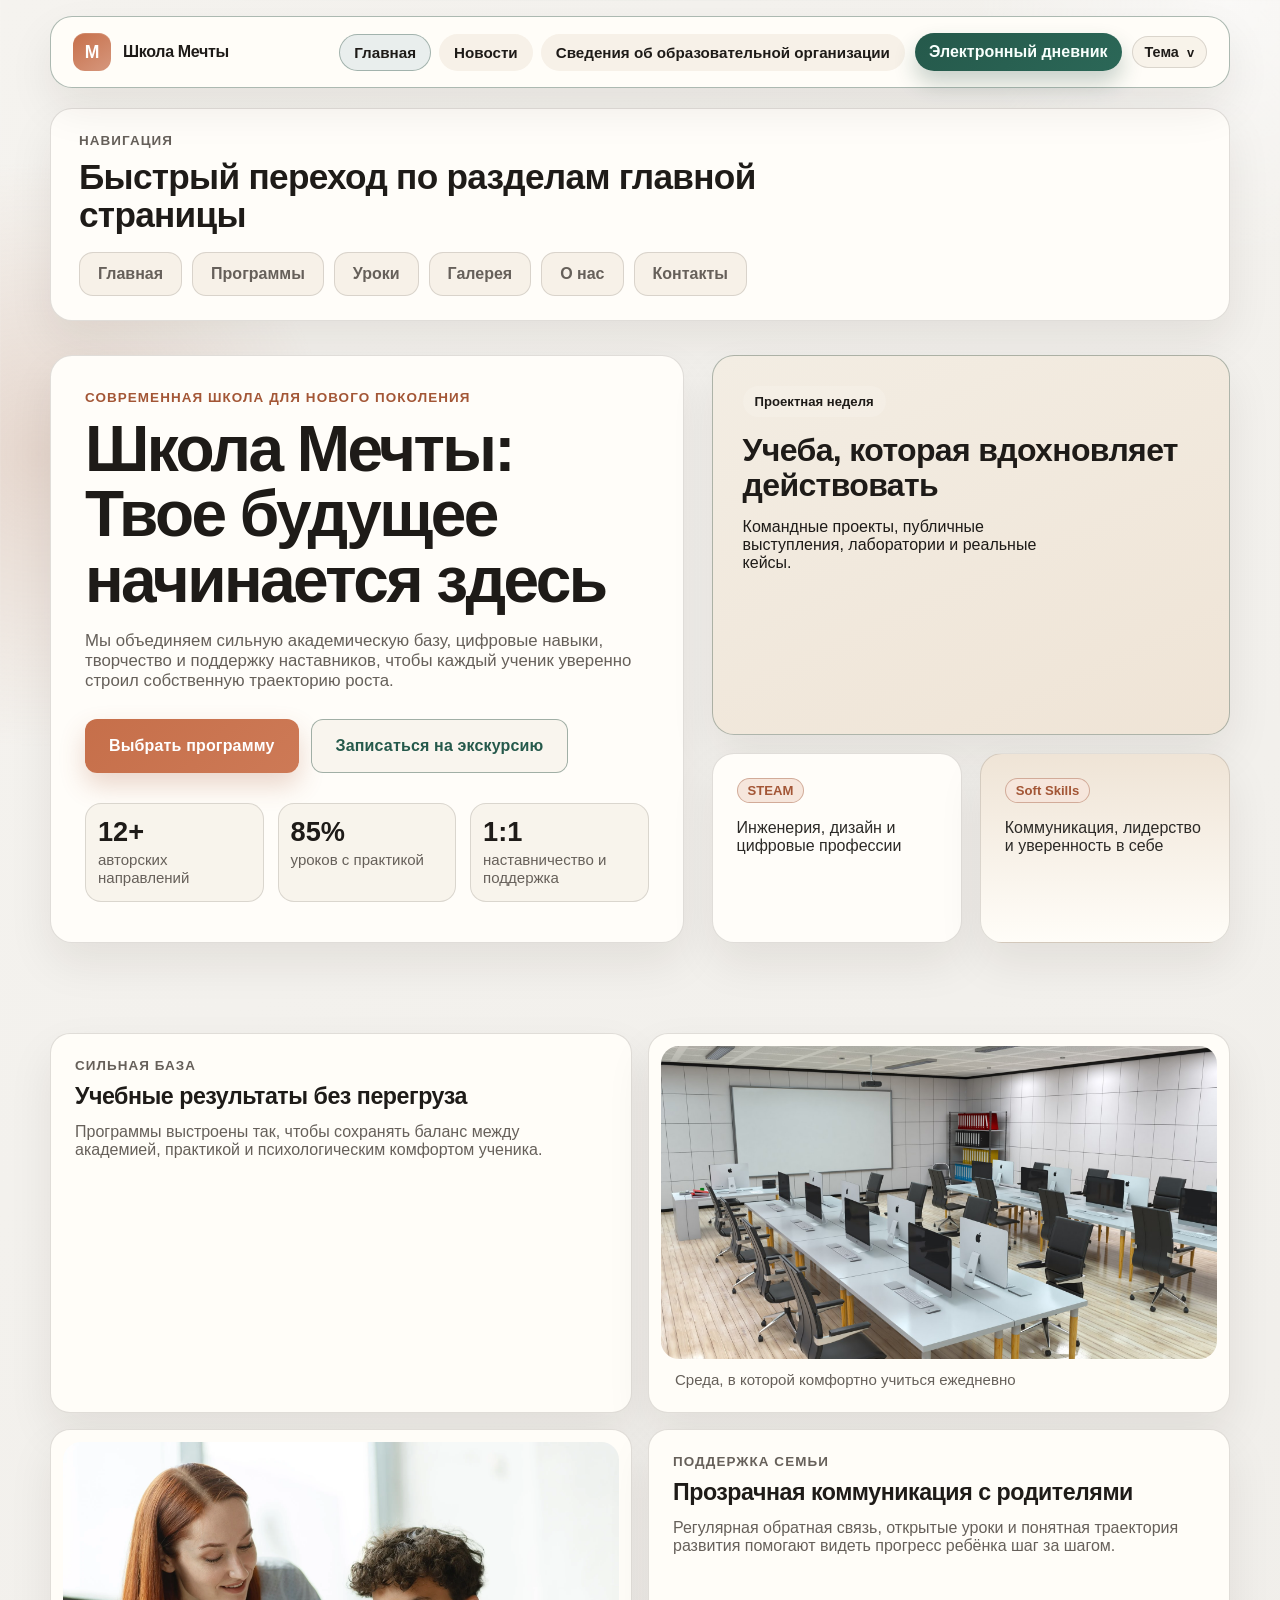
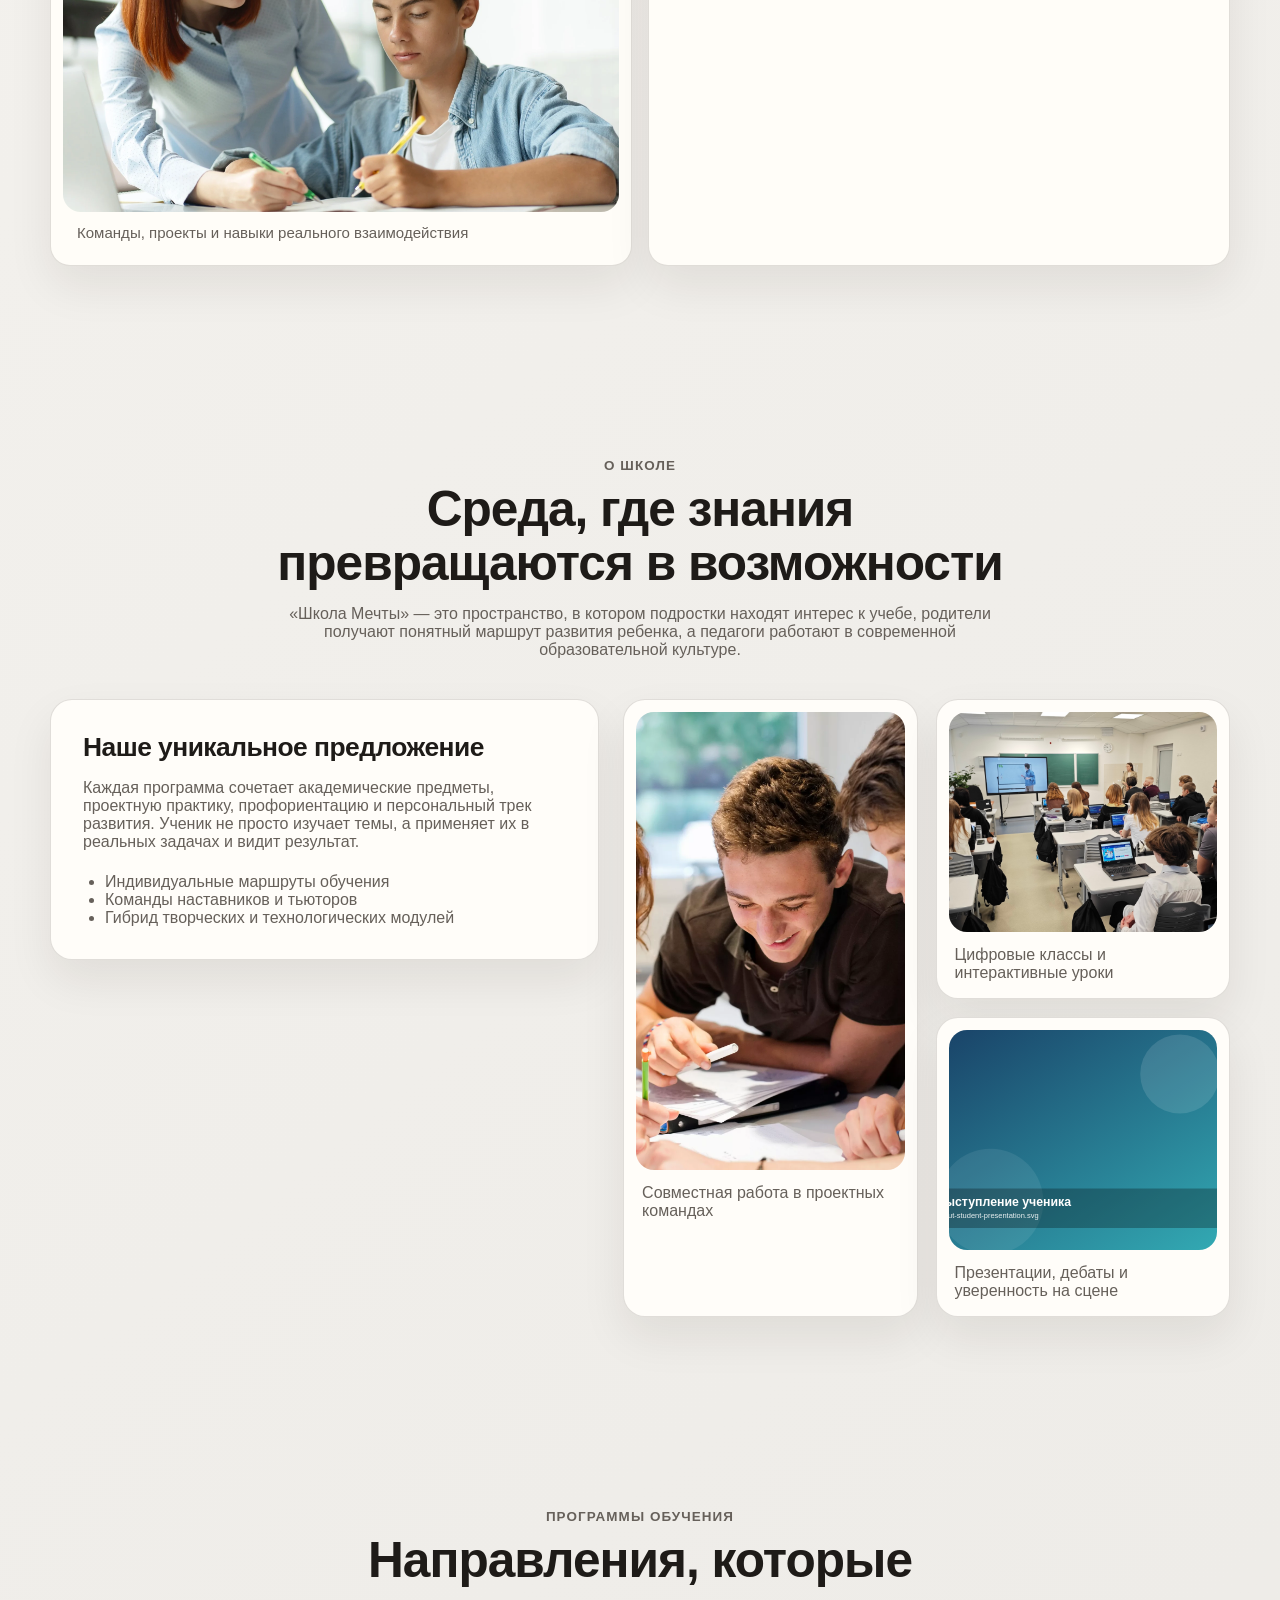
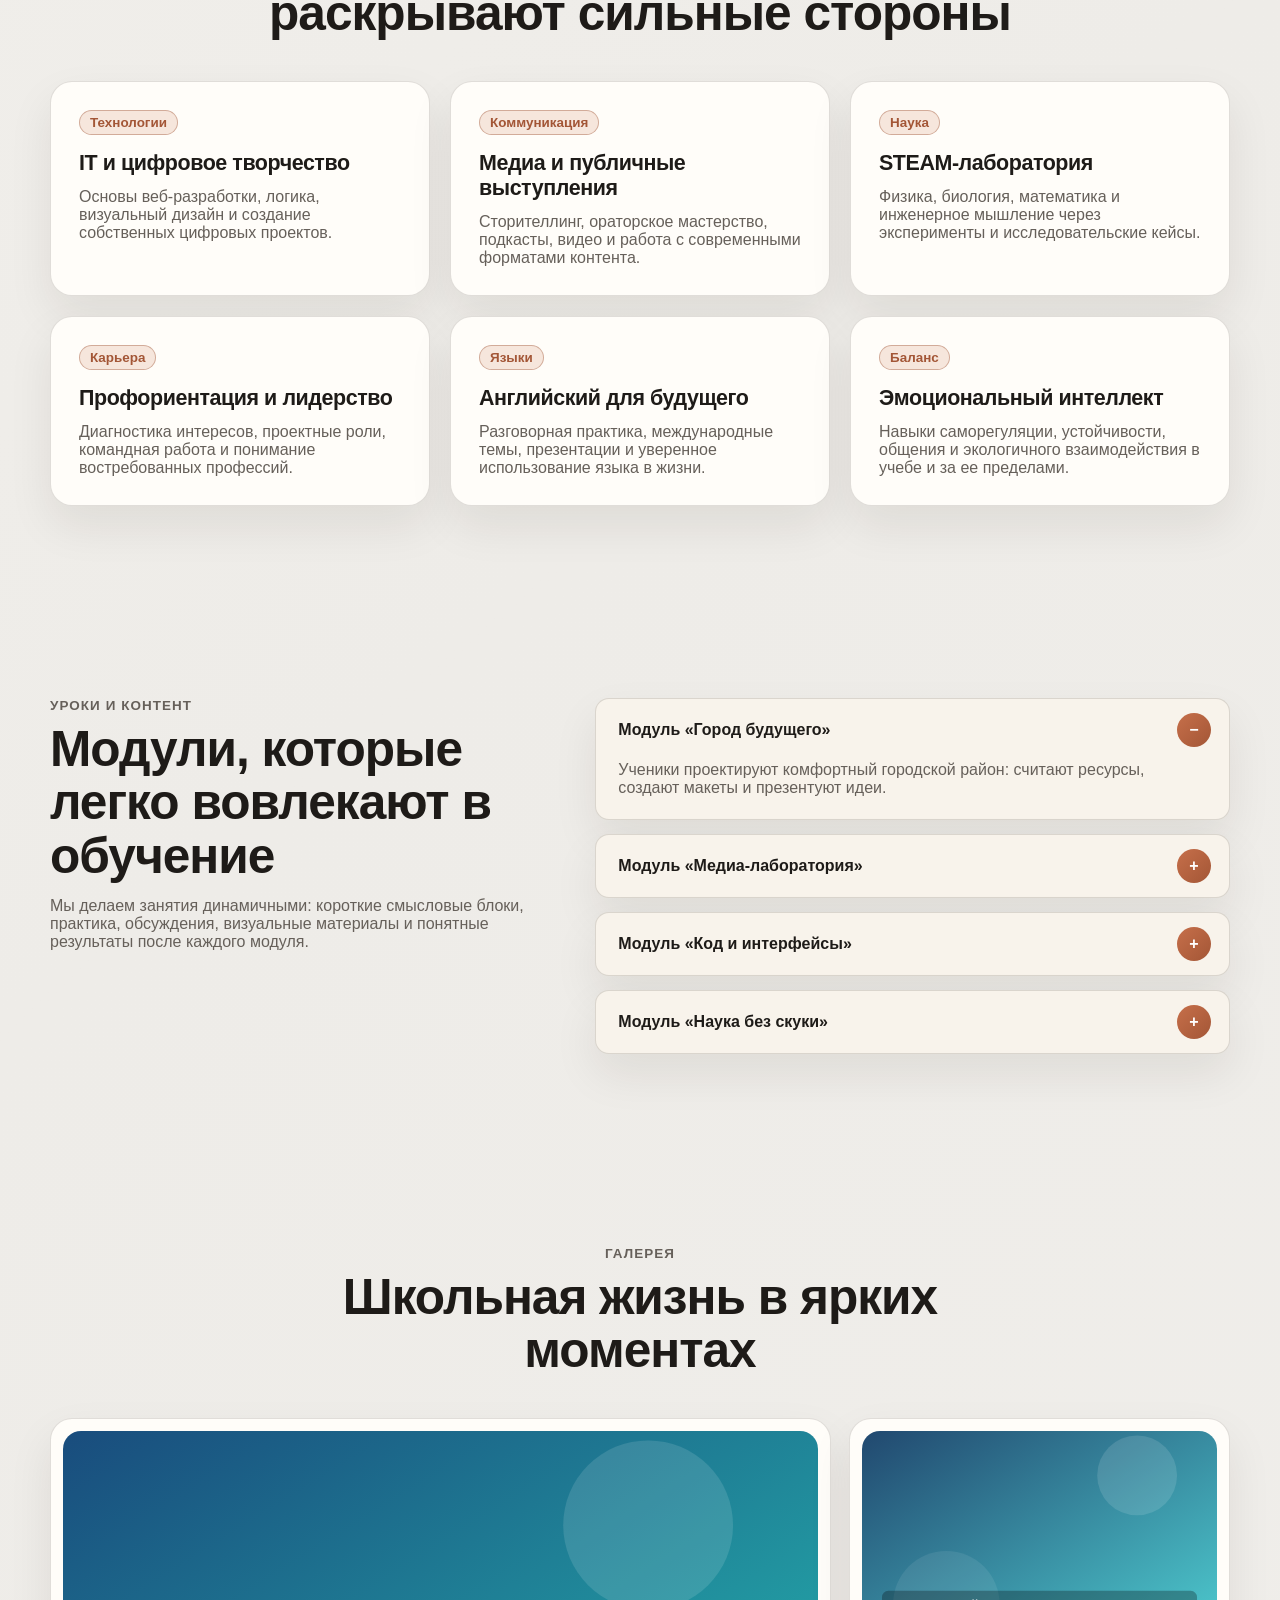
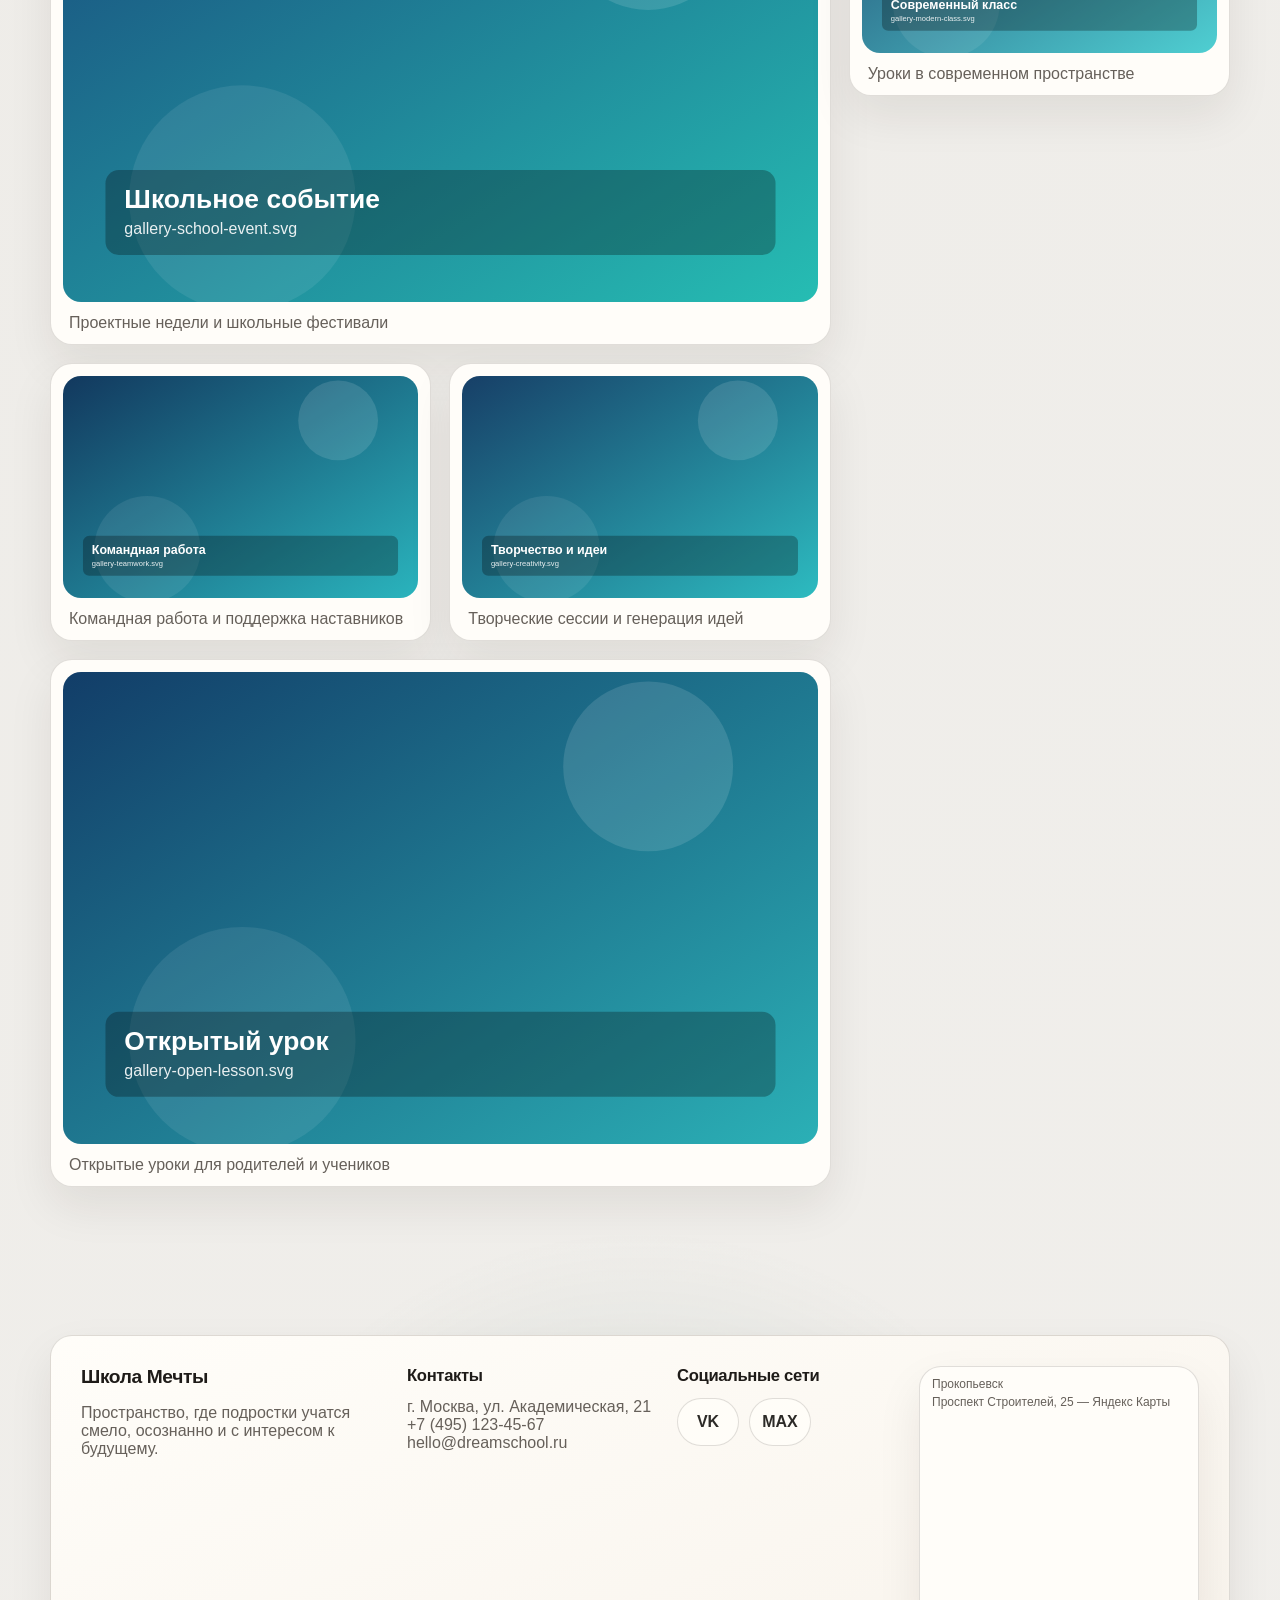
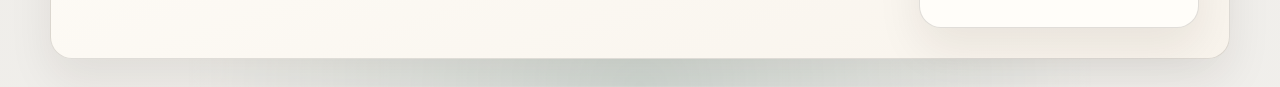
==== commit bf1d6ad0: "Add files via upload Исправление багов анимации Доработка news.html" ====
--- a/index.html
+++ b/index.html
@@ -1,554 +1,574 @@
-﻿<!DOCTYPE html>
-<html lang="ru">
-<head>
-    <meta charset="UTF-8">
-    <meta name="viewport" content="width=device-width, initial-scale=1.0">
-    <title>Школа Мечты</title>
-    <meta name="description" content="Школа Мечты — современное образовательное пространство для подростков, родителей и педагогов.">
-    <link rel="stylesheet" href="style.css">
-    <script src="theme.js" defer></script>
-</head>
-<body>
-    <input class="theme-toggle" type="radio" name="theme" id="theme-light" checked>
-    <input class="theme-toggle" type="radio" name="theme" id="theme-dark">
-    <input class="theme-toggle" type="radio" name="theme" id="theme-contrast">
-    <div class="page-shell">
-
-        <header class="site-header">
-            <div class="container header-inner">
-                <a class="logo" href="#home" aria-label="Школа Мечты">
-                    <span class="logo-mark">М</span>
-                    <span class="logo-text">Школа Мечты</span>
-                </a>
-
-                <div class="header-controls">
-                    <nav class="page-nav" aria-label="Разделы сайта">
-                        <a href="index.html" aria-current="page">Главная</a>
-                        <a href="index2.html">Новости</a>
-                        <a href="index3.html">Сведения об образовательной организации</a>
-                    </nav>
-
-                    <a class="diary-link" href="https://cabinet.ruobr.ru/login/" target="_blank" rel="noopener noreferrer">Электронный дневник</a>
-
-                    <div class="theme-switcher" aria-label="Переключение темы">
-                        <span class="theme-title">Тема</span>
-                        <div class="theme-options">
-                            <label for="theme-light">Светлая</label>
-                            <label for="theme-dark">Темная</label>
-                            <label for="theme-contrast">Контрастная</label>
-                        </div>
-                    </div>
-                </div>
-            </div>
-        </header>
-
-        <section class="subnav-section">
-            <div class="container">
-                <div class="subnav-card">
-                    <div class="section-heading align-left subnav-heading">
-                        <p class="eyebrow">Навигация</p>
-                        <h2>Быстрый переход по разделам главной страницы</h2>
-                    </div>
-
-                    <nav class="main-nav" aria-label="Навигация по главной странице">
-                        <a href="#home">Главная</a>
-                        <a href="#programs">Программы</a>
-                        <a href="#lessons">Уроки</a>
-                        <a href="#gallery">Галерея</a>
-                        <a href="#about">О нас</a>
-                        <a href="#contacts">Контакты</a>
-                    </nav>
-                </div>
-            </div>
-        </section>
-
-        <main>
-            <section class="hero" id="home">
-            <div class="container hero-grid">
-                <div class="hero-copy">
-                    <p class="eyebrow">Современная школа для нового поколения</p>
-                    <h1>Школа Мечты: Твое будущее начинается здесь</h1>
-                    <p class="hero-text">
-                        Мы объединяем сильную академическую базу, цифровые навыки, творчество и поддержку наставников,
-                        чтобы каждый ученик уверенно строил собственную траекторию роста.
-                    </p>
-                    <div class="hero-actions">
-                        <a class="btn btn-primary" href="#programs">Выбрать программу</a>
-                        <button class="btn btn-secondary" type="button" data-open-modal>Записаться на экскурсию</button>
-                    </div>
-                    <ul class="hero-stats" aria-label="Преимущества школы">
-                        <li><strong>12+</strong><span>авторских направлений</span></li>
-                        <li><strong>85%</strong><span>уроков с практикой</span></li>
-                        <li><strong>1:1</strong><span>наставничество и поддержка</span></li>
-                    </ul>
-                </div>
-
-                <div class="hero-visual">
-                    <div class="visual-card visual-main">
-                        <span class="visual-label">Проектная неделя</span>
-                        <h2>Учеба, которая вдохновляет действовать</h2>
-                        <p>Командные проекты, публичные выступления, лаборатории и реальные кейсы.</p>
-                    </div>
-                    <div class="visual-stack">
-                        <div class="visual-card visual-mini">
-                            <span class="badge">STEAM</span>
-                            <p>Инженерия, дизайн и цифровые профессии</p>
-                        </div>
-                        <div class="visual-card visual-mini accent">
-                            <span class="badge">Soft Skills</span>
-                            <p>Коммуникация, лидерство и уверенность в себе</p>
-                        </div>
-                    </div>
-                </div>
-            </div>
-        </section>
-
-        <section class="spotlight-strip section" aria-label="Ключевые преимущества">
-            <div class="container spotlight-grid">
-                <article class="spotlight-card spotlight-text">
-                    <p class="eyebrow">Сильная база</p>
-                    <h3>Учебные результаты без перегруза</h3>
-                    <p>Программы выстроены так, чтобы сохранять баланс между академией, практикой и психологическим комфортом ученика.</p>
-                </article>
-
-                <figure class="spotlight-card spotlight-photo">
-                    <img class="photo-image" src="img/gallery-modern-class.svg" alt="Современное учебное пространство">
-                    <figcaption>Среда, в которой комфортно учиться ежедневно</figcaption>
-                </figure>
-
-                <figure class="spotlight-card spotlight-photo">
-                    <img class="photo-image" src="img/about-teamwork.svg" alt="Командная работа учеников">
-                    <figcaption>Команды, проекты и навыки реального взаимодействия</figcaption>
-                </figure>
-
-                <article class="spotlight-card spotlight-text">
-                    <p class="eyebrow">Поддержка семьи</p>
-                    <h3>Прозрачная коммуникация с родителями</h3>
-                    <p>Регулярная обратная связь, открытые уроки и понятная траектория развития помогают видеть прогресс ребёнка шаг за шагом.</p>
-                </article>
-            </div>
-        </section>
-
-        <section class="about section" id="about">
-            <div class="container">
-                <div class="section-heading">
-                    <p class="eyebrow">О школе</p>
-                    <h2>Среда, где знания превращаются в возможности</h2>
-                    <p>
-                        «Школа Мечты» — это пространство, в котором подростки находят интерес к учебе,
-                        родители получают понятный маршрут развития ребенка, а педагоги работают в современной образовательной культуре.
-                    </p>
-                </div>
-
-                <div class="about-grid">
-                    <article class="about-card feature-card">
-                        <h3>Наше уникальное предложение</h3>
-                        <p>
-                            Каждая программа сочетает академические предметы, проектную практику, профориентацию и персональный трек развития.
-                            Ученик не просто изучает темы, а применяет их в реальных задачах и видит результат.
-                        </p>
-                        <ul class="feature-list">
-                            <li>Индивидуальные маршруты обучения</li>
-                            <li>Команды наставников и тьюторов</li>
-                            <li>Гибрид творческих и технологических модулей</li>
-                        </ul>
-                    </article>
-
-                    <div class="about-gallery">
-                        <figure class="photo-card tall">
-                            <img class="photo-image photo-one" src="img/about-teamwork.svg" alt="Ученики на совместной работе">
-                            <figcaption>Совместная работа в проектных командах</figcaption>
-                        </figure>
-                        <figure class="photo-card">
-                            <img class="photo-image photo-two" src="img/about-digital-class.svg" alt="Цифровой класс">
-                            <figcaption>Цифровые классы и интерактивные уроки</figcaption>
-                        </figure>
-                        <figure class="photo-card">
-                            <img class="photo-image photo-three" src="img/about-student-presentation.svg" alt="Выступление ученика">
-                            <figcaption>Презентации, дебаты и уверенность на сцене</figcaption>
-                        </figure>
-                    </div>
-                </div>
-            </div>
-        </section>
-
-        <section class="programs section" id="programs">
-            <div class="container">
-                <div class="section-heading">
-                    <p class="eyebrow">Программы обучения</p>
-                    <h2>Направления, которые раскрывают сильные стороны</h2>
-                </div>
-
-                <div class="program-grid">
-                    <article class="program-card">
-                        <span class="card-tag">Технологии</span>
-                        <h3>IT и цифровое творчество</h3>
-                        <p>Основы веб-разработки, логика, визуальный дизайн и создание собственных цифровых проектов.</p>
-                    </article>
-                    <article class="program-card">
-                        <span class="card-tag">Коммуникация</span>
-                        <h3>Медиа и публичные выступления</h3>
-                        <p>Сторителлинг, ораторское мастерство, подкасты, видео и работа с современными форматами контента.</p>
-                    </article>
-                    <article class="program-card">
-                        <span class="card-tag">Наука</span>
-                        <h3>STEAM-лаборатория</h3>
-                        <p>Физика, биология, математика и инженерное мышление через эксперименты и исследовательские кейсы.</p>
-                    </article>
-                    <article class="program-card">
-                        <span class="card-tag">Карьера</span>
-                        <h3>Профориентация и лидерство</h3>
-                        <p>Диагностика интересов, проектные роли, командная работа и понимание востребованных профессий.</p>
-                    </article>
-                    <article class="program-card">
-                        <span class="card-tag">Языки</span>
-                        <h3>Английский для будущего</h3>
-                        <p>Разговорная практика, международные темы, презентации и уверенное использование языка в жизни.</p>
-                    </article>
-                    <article class="program-card">
-                        <span class="card-tag">Баланс</span>
-                        <h3>Эмоциональный интеллект</h3>
-                        <p>Навыки саморегуляции, устойчивости, общения и экологичного взаимодействия в учебе и за ее пределами.</p>
-                    </article>
-                </div>
-            </div>
-        </section>
-
-        <section class="lessons section" id="lessons">
-            <div class="container lessons-grid">
-                <div class="section-heading align-left">
-                    <p class="eyebrow">Уроки и контент</p>
-                    <h2>Модули, которые легко вовлекают в обучение</h2>
-                    <p>
-                        Мы делаем занятия динамичными: короткие смысловые блоки, практика, обсуждения,
-                        визуальные материалы и понятные результаты после каждого модуля.
-                    </p>
-                </div>
-
-                <div class="accordion" aria-label="Примеры учебных модулей">
-                    <details open>
-                        <summary>Модуль «Город будущего»</summary>
-                        <p>Ученики проектируют комфортный городской район: считают ресурсы, создают макеты и презентуют идеи.</p>
-                    </details>
-                    <details>
-                        <summary>Модуль «Медиа-лаборатория»</summary>
-                        <p>От идеи до публикации: сценарий, съемка, монтаж и анализ того, как работает сильная подача материала.</p>
-                    </details>
-                    <details>
-                        <summary>Модуль «Код и интерфейсы»</summary>
-                        <p>Первое знакомство с HTML и CSS, логикой интерфейсов и созданием собственного мини-сайта.</p>
-                    </details>
-                    <details>
-                        <summary>Модуль «Наука без скуки»</summary>
-                        <p>Эксперименты, гипотезы, наблюдение и визуализация результатов в формате мини-исследования.</p>
-                    </details>
-                </div>
-            </div>
-        </section>
-
-        <section class="gallery section" id="gallery">
-            <div class="container">
-                <div class="section-heading">
-                    <p class="eyebrow">Галерея</p>
-                    <h2>Школьная жизнь в ярких моментах</h2>
-                </div>
-
-                <div class="gallery-grid">
-                    <figure class="gallery-item wide">
-                        <img class="photo-image gallery-one" src="img/gallery-school-event.svg" alt="Школьное событие">
-                        <figcaption>Проектные недели и школьные фестивали</figcaption>
-                    </figure>
-                    <figure class="gallery-item">
-                        <img class="photo-image gallery-two" src="img/gallery-modern-class.svg" alt="Современный класс">
-                        <figcaption>Уроки в современном пространстве</figcaption>
-                    </figure>
-                    <figure class="gallery-item">
-                        <img class="photo-image gallery-three" src="img/gallery-teamwork.svg" alt="Командная работа">
-                        <figcaption>Командная работа и поддержка наставников</figcaption>
-                    </figure>
-                    <figure class="gallery-item">
-                        <img class="photo-image gallery-four" src="img/gallery-creativity.svg" alt="Творчество и идеи">
-                        <figcaption>Творческие сессии и генерация идей</figcaption>
-                    </figure>
-                    <figure class="gallery-item wide">
-                        <img class="photo-image gallery-five" src="img/gallery-open-lesson.svg" alt="Открытый урок">
-                        <figcaption>Открытые уроки для родителей и учеников</figcaption>
-                    </figure>
-                </div>
-            </div>
-        </section>
-        </main>
-
-        <div class="modal-backdrop" data-modal hidden>
-            <div class="modal-dialog" role="dialog" aria-modal="true" aria-labelledby="tour-modal-title">
-                <button class="modal-close" type="button" aria-label="Закрыть форму" data-close-modal>×</button>
-                <p class="eyebrow">Запись на экскурсию</p>
-                <h2 id="tour-modal-title">Оставьте заявку, и мы свяжемся с вами</h2>
-                <p class="modal-text">
-                    Укажите имя и номер телефона. После отправки заявка будет сохранена в таблице администратора.
-                </p>
-
-                <form class="tour-form" id="tour-form">
-                    <label class="form-field">
-                        <span>Ваше имя</span>
-                        <input type="text" name="name" placeholder="Например, Анна" required>
-                    </label>
-
-                    <label class="form-field">
-                        <span>Номер телефона</span>
-                        <input type="text" name="phone" inputmode="numeric" pattern="[0-9]*" placeholder="79991234567" required>
-                    </label>
-
-                    <button class="btn btn-primary" type="submit">Отправить заявку</button>
-                    <p class="form-status" id="form-status" aria-live="polite"></p>
-                </form>
-            </div>
-        </div>
-
-        <div class="photo-lightbox" data-lightbox hidden>
-            <div class="photo-lightbox__dialog" role="dialog" aria-modal="true" aria-label="Просмотр фото">
-                <button class="photo-lightbox__close" type="button" aria-label="Закрыть фото" data-close-lightbox>×</button>
-                <img class="photo-lightbox__image" src="" alt="" data-lightbox-image>
-            </div>
-        </div>
-
-        <footer class="site-footer" id="contacts">
-            <div class="container footer-grid">
-                <div>
-                    <a class="logo footer-logo" href="#home">Школа Мечты</a>
-                    <p class="footer-text">
-                        Пространство, где подростки учатся смело, осознанно и с интересом к будущему.
-                    </p>
-                </div>
-
-                <div>
-                    <h3>Контакты</h3>
-                    <ul class="footer-list">
-                        <li>г. Москва, ул. Академическая, 21</li>
-                        <li>+7 (495) 123-45-67</li>
-                        <li>hello@dreamschool.ru</li>
-                    </ul>
-                </div>
-
-                <div>
-                    <h3>Социальные сети</h3>
-                    <div class="social-links">
-                        <a href="https://vk.com/" aria-label="VK" target="_blank" rel="noopener noreferrer">VK</a>
-                        <a href="https://max.ru/" aria-label="MAX" target="_blank" rel="noopener noreferrer">MAX</a>
-                    </div>
-                </div>
-
+﻿<!DOCTYPE html>
+<html lang="ru">
+<head>
+    <meta charset="UTF-8">
+    <meta name="viewport" content="width=device-width, initial-scale=1.0">
+    <title>Школа Мечты</title>
+    <meta name="description" content="Школа Мечты — современное образовательное пространство для подростков, родителей и педагогов.">
+    <link rel="stylesheet" href="style.css">
+    <script src="theme.js" defer></script>
+</head>
+<body>
+    <input class="theme-toggle" type="radio" name="theme" id="theme-light" checked>
+    <input class="theme-toggle" type="radio" name="theme" id="theme-dark">
+    <input class="theme-toggle" type="radio" name="theme" id="theme-contrast">
+    <div class="page-shell">
+
+        <header class="site-header">
+            <div class="container header-inner">
+                <a class="logo" href="#home" aria-label="Школа Мечты">
+                    <span class="logo-mark">М</span>
+                    <span class="logo-text">Школа Мечты</span>
+                </a>
+
+                <button class="header-toggle" type="button" aria-expanded="false" aria-controls="header-controls-menu" data-expand-label="Развернуть" data-collapse-label="Свернуть">Развернуть</button>
+                <div class="header-controls" id="header-controls-menu">
+                    <nav class="page-nav" aria-label="Разделы сайта">
+                        <a href="index.html" aria-current="page">Главная</a>
+                        <a href="index2.html">Новости</a>
+                        <a href="index3.html">Сведения об образовательной организации</a>
+                    </nav>
+
+                    <a class="diary-link" href="https://cabinet.ruobr.ru/login/" target="_blank" rel="noopener noreferrer">Электронный дневник</a>
+
+                    <div class="theme-switcher" aria-label="Переключение темы">
+                        <span class="theme-title">Тема</span>
+                        <div class="theme-options">
+                            <label for="theme-light">Светлая</label>
+                            <label for="theme-dark">Темная</label>
+                            <label for="theme-contrast">Контрастная</label>
+                        </div>
+                    </div>
+                </div>
+            </div>
+        </header>
+
+        <section class="subnav-section">
+            <div class="container">
+                <div class="subnav-card">
+                    <div class="section-heading align-left subnav-heading">
+                        <p class="eyebrow">Навигация</p>
+                        <h2>Быстрый переход по разделам главной страницы</h2>
+                    </div>
+
+                    <nav class="main-nav" aria-label="Навигация по главной странице">
+                        <a href="#home">Главная</a>
+                        <a href="#programs">Программы</a>
+                        <a href="#lessons">Уроки</a>
+                        <a href="#gallery">Галерея</a>
+                        <a href="#about">О нас</a>
+                        <a href="#contacts">Контакты</a>
+                    </nav>
+                </div>
+            </div>
+        </section>
+
+        <main>
+            <section class="hero" id="home">
+            <div class="container hero-grid">
+                <div class="hero-copy">
+                    <p class="eyebrow">Современная школа для нового поколения</p>
+                    <h1>Школа Мечты: Твое будущее начинается здесь</h1>
+                    <p class="hero-text">
+                        Мы объединяем сильную академическую базу, цифровые навыки, творчество и поддержку наставников,
+                        чтобы каждый ученик уверенно строил собственную траекторию роста.
+                    </p>
+                    <div class="hero-actions">
+                        <a class="btn btn-primary" href="#programs">Выбрать программу</a>
+                        <button class="btn btn-secondary" type="button" data-open-modal>Записаться на экскурсию</button>
+                    </div>
+                    <ul class="hero-stats" aria-label="Преимущества школы">
+                        <li><strong>12+</strong><span>авторских направлений</span></li>
+                        <li><strong>85%</strong><span>уроков с практикой</span></li>
+                        <li><strong>1:1</strong><span>наставничество и поддержка</span></li>
+                    </ul>
+                </div>
+
+                <div class="hero-visual">
+                    <div class="visual-card visual-main">
+                        <span class="visual-label">Проектная неделя</span>
+                        <h2>Учеба, которая вдохновляет действовать</h2>
+                        <p>Командные проекты, публичные выступления, лаборатории и реальные кейсы.</p>
+                    </div>
+                    <div class="visual-stack">
+                        <div class="visual-card visual-mini">
+                            <span class="badge">STEAM</span>
+                            <p>Инженерия, дизайн и цифровые профессии</p>
+                        </div>
+                        <div class="visual-card visual-mini accent">
+                            <span class="badge">Soft Skills</span>
+                            <p>Коммуникация, лидерство и уверенность в себе</p>
+                        </div>
+                    </div>
+                </div>
+            </div>
+        </section>
+
+        <section class="spotlight-strip section" aria-label="Ключевые преимущества">
+    <div class="container spotlight-grid">
+        <article class="spotlight-card spotlight-text">
+            <p class="eyebrow">Сильная база</p>
+            <h3>Учебные результаты без перегруза</h3>
+            <p>Программы выстроены так, чтобы сохранять баланс между академией, практикой и психологическим комфортом ученика.</p>
+        </article>
+
+        <figure class="spotlight-card spotlight-photo photo-card">
+            <img class="photo-image" src="img/gallery-modern-class.jpg" alt="Современное учебное пространство">
+            <figcaption>Среда, в которой комфортно учиться ежедневно</figcaption>
+        </figure>
+
+        <figure class="spotlight-card spotlight-photo photo-card">
+            <img class="photo-image" src="img/about-teamwork.webp" alt="Командная работа учеников">
+            <figcaption>Команды, проекты и навыки реального взаимодействия</figcaption>
+        </figure>
+
+        <article class="spotlight-card spotlight-text">
+            <p class="eyebrow">Поддержка семьи</p>
+            <h3>Прозрачная коммуникация с родителями</h3>
+            <p>Регулярная обратная связь, открытые уроки и понятная траектория развития помогают видеть прогресс ребёнка шаг за шагом.</p>
+        </article>
+    </div>
+</section>
+
+        <section class="about section" id="about">
+            <div class="container">
+                <div class="section-heading">
+                    <p class="eyebrow">О школе</p>
+                    <h2>Среда, где знания превращаются в возможности</h2>
+                    <p>
+                        «Школа Мечты» — это пространство, в котором подростки находят интерес к учебе,
+                        родители получают понятный маршрут развития ребенка, а педагоги работают в современной образовательной культуре.
+                    </p>
+                </div>
+
+                <div class="about-grid">
+                    <article class="about-card feature-card">
+                        <h3>Наше уникальное предложение</h3>
+                        <p>
+                            Каждая программа сочетает академические предметы, проектную практику, профориентацию и персональный трек развития.
+                            Ученик не просто изучает темы, а применяет их в реальных задачах и видит результат.
+                        </p>
+                        <ul class="feature-list">
+                            <li>Индивидуальные маршруты обучения</li>
+                            <li>Команды наставников и тьюторов</li>
+                            <li>Гибрид творческих и технологических модулей</li>
+                        </ul>
+                    </article>
+
+                    <div class="about-gallery">
+                        <figure class="photo-card tall">
+                            <img class="photo-image photo-one" src="img/about-teamwork1.webp" alt="Ученики на совместной работе">
+                            <figcaption>Совместная работа в проектных командах</figcaption>
+                        </figure>
+                        <figure class="photo-card">
+                            <img class="photo-image photo-two" src="img/about-digital-class.jpeg" alt="Цифровой класс">
+                            <figcaption>Цифровые классы и интерактивные уроки</figcaption>
+                        </figure>
+                        <figure class="photo-card">
+                            <img class="photo-image photo-three" src="img/about-student-presentation.svg" alt="Выступление ученика">
+                            <figcaption>Презентации, дебаты и уверенность на сцене</figcaption>
+                        </figure>
+                    </div>
+                </div>
+            </div>
+        </section>
+
+        <section class="programs section" id="programs">
+            <div class="container">
+                <div class="section-heading">
+                    <p class="eyebrow">Программы обучения</p>
+                    <h2>Направления, которые раскрывают сильные стороны</h2>
+                </div>
+
+                <div class="program-grid">
+                    <article class="program-card">
+                        <span class="card-tag">Технологии</span>
+                        <h3>IT и цифровое творчество</h3>
+                        <p>Основы веб-разработки, логика, визуальный дизайн и создание собственных цифровых проектов.</p>
+                    </article>
+                    <article class="program-card">
+                        <span class="card-tag">Коммуникация</span>
+                        <h3>Медиа и публичные выступления</h3>
+                        <p>Сторителлинг, ораторское мастерство, подкасты, видео и работа с современными форматами контента.</p>
+                    </article>
+                    <article class="program-card">
+                        <span class="card-tag">Наука</span>
+                        <h3>STEAM-лаборатория</h3>
+                        <p>Физика, биология, математика и инженерное мышление через эксперименты и исследовательские кейсы.</p>
+                    </article>
+                    <article class="program-card">
+                        <span class="card-tag">Карьера</span>
+                        <h3>Профориентация и лидерство</h3>
+                        <p>Диагностика интересов, проектные роли, командная работа и понимание востребованных профессий.</p>
+                    </article>
+                    <article class="program-card">
+                        <span class="card-tag">Языки</span>
+                        <h3>Английский для будущего</h3>
+                        <p>Разговорная практика, международные темы, презентации и уверенное использование языка в жизни.</p>
+                    </article>
+                    <article class="program-card">
+                        <span class="card-tag">Баланс</span>
+                        <h3>Эмоциональный интеллект</h3>
+                        <p>Навыки саморегуляции, устойчивости, общения и экологичного взаимодействия в учебе и за ее пределами.</p>
+                    </article>
+                </div>
+            </div>
+        </section>
+
+        <section class="lessons section" id="lessons">
+            <div class="container lessons-grid">
+                <div class="section-heading align-left">
+                    <p class="eyebrow">Уроки и контент</p>
+                    <h2>Модули, которые легко вовлекают в обучение</h2>
+                    <p>
+                        Мы делаем занятия динамичными: короткие смысловые блоки, практика, обсуждения,
+                        визуальные материалы и понятные результаты после каждого модуля.
+                    </p>
+                </div>
+
+                <div class="accordion" aria-label="Примеры учебных модулей">
+                    <details open>
+                        <summary>Модуль «Город будущего»</summary>
+                        <p>Ученики проектируют комфортный городской район: считают ресурсы, создают макеты и презентуют идеи.</p>
+                    </details>
+                    <details>
+                        <summary>Модуль «Медиа-лаборатория»</summary>
+                        <p>От идеи до публикации: сценарий, съемка, монтаж и анализ того, как работает сильная подача материала.</p>
+                    </details>
+                    <details>
+                        <summary>Модуль «Код и интерфейсы»</summary>
+                        <p>Первое знакомство с HTML и CSS, логикой интерфейсов и созданием собственного мини-сайта.</p>
+                    </details>
+                    <details>
+                        <summary>Модуль «Наука без скуки»</summary>
+                        <p>Эксперименты, гипотезы, наблюдение и визуализация результатов в формате мини-исследования.</p>
+                    </details>
+                </div>
+            </div>
+        </section>
+
+        <section class="gallery section" id="gallery">
+            <div class="container">
+                <div class="section-heading">
+                    <p class="eyebrow">Галерея</p>
+                    <h2>Школьная жизнь в ярких моментах</h2>
+                </div>
+
+                <div class="gallery-grid">
+                    <figure class="gallery-item wide">
+                        <img class="photo-image gallery-one" src="img/gallery-school-event.svg" alt="Школьное событие">
+                        <figcaption>Проектные недели и школьные фестивали</figcaption>
+                    </figure>
+                    <figure class="gallery-item">
+                        <img class="photo-image gallery-two" src="img/gallery-modern-class.svg" alt="Современный класс">
+                        <figcaption>Уроки в современном пространстве</figcaption>
+                    </figure>
+                    <figure class="gallery-item">
+                        <img class="photo-image gallery-three" src="img/gallery-teamwork.svg" alt="Командная работа">
+                        <figcaption>Командная работа и поддержка наставников</figcaption>
+                    </figure>
+                    <figure class="gallery-item">
+                        <img class="photo-image gallery-four" src="img/gallery-creativity.svg" alt="Творчество и идеи">
+                        <figcaption>Творческие сессии и генерация идей</figcaption>
+                    </figure>
+                    <figure class="gallery-item wide">
+                        <img class="photo-image gallery-five" src="img/gallery-open-lesson.svg" alt="Открытый урок">
+                        <figcaption>Открытые уроки для родителей и учеников</figcaption>
+                    </figure>
+                </div>
+            </div>
+        </section>
+        </main>
+
+        <div class="modal-backdrop" data-modal hidden>
+            <div class="modal-dialog" role="dialog" aria-modal="true" aria-labelledby="tour-modal-title">
+                <button class="modal-close" type="button" aria-label="Закрыть форму" data-close-modal>×</button>
+                <p class="eyebrow">Запись на экскурсию</p>
+                <h2 id="tour-modal-title">Оставьте заявку, и мы свяжемся с вами</h2>
+                <p class="modal-text">
+                    Укажите имя и номер телефона. После отправки заявка будет сохранена в таблице администратора.
+                </p>
+
+                <form class="tour-form" id="tour-form">
+                    <label class="form-field">
+                        <span>Ваше имя</span>
+                        <input type="text" name="name" placeholder="Например, Анна" required>
+                    </label>
+
+                    <label class="form-field">
+                        <span>Номер телефона</span>
+                        <input type="tel" name="phone" inputmode="numeric" autocomplete="tel" pattern="[0-9]*" maxlength="11" placeholder="79991234567" required>
+                    </label>
+
+                    <button class="btn btn-primary" type="submit">Отправить заявку</button>
+                    <p class="form-status" id="form-status" aria-live="polite"></p>
+                </form>
+            </div>
+        </div>
+
+        <div class="photo-lightbox" data-lightbox hidden>
+            <div class="photo-lightbox__dialog" role="dialog" aria-modal="true" aria-label="Просмотр фото">
+                <button class="photo-lightbox__close" type="button" aria-label="Закрыть фото" data-close-lightbox>×</button>
+                <img class="photo-lightbox__image" src="" alt="" data-lightbox-image>
+            </div>
+        </div>
+
+        <footer class="site-footer" id="contacts">
+            <div class="container footer-grid">
+                <div>
+                    <a class="logo footer-logo" href="#home">Школа Мечты</a>
+                    <p class="footer-text">
+                        Пространство, где подростки учатся смело, осознанно и с интересом к будущему.
+                    </p>
+                </div>
+
+                <div>
+                    <h3>Контакты</h3>
+                    <ul class="footer-list">
+                        <li>г. Москва, ул. Академическая, 21</li>
+                        <li>+7 (495) 123-45-67</li>
+                        <li>hello@dreamschool.ru</li>
+                    </ul>
+                </div>
+
+                <div>
+                    <h3>Социальные сети</h3>
+                    <div class="social-links">
+                        <a href="https://vk.com/" aria-label="VK" target="_blank" rel="noopener noreferrer">VK</a>
+                        <a href="https://max.ru/" aria-label="MAX" target="_blank" rel="noopener noreferrer">MAX</a>
+                    </div>
+                </div>
+
                 <div class="map-card footer-map" aria-label="Карта">
-                    <div class="map-embed">
-                        <a href="https://yandex.ru/maps/11291/prokopevsk/?utm_medium=mapframe&utm_source=maps">Прокопьевск</a>
-                        <a href="https://yandex.ru/maps/11291/prokopevsk/house/prospekt_stroiteley_25/bE8YcAVgTUIEQFtpfXR3d3xgZA==/?ll=86.621253%2C53.865942&utm_medium=mapframe&utm_source=maps&z=17.6">Проспект Строителей, 25 — Яндекс Карты</a>
-                        <iframe src="https://yandex.ru/map-widget/v1/?ll=86.621253%2C53.865942&mode=whatshere&whatshere%5Bpoint%5D=86.620582%2C53.865979&whatshere%5Bzoom%5D=17&z=17.6" frameborder="1" allowfullscreen="true"></iframe>
-                    </div>
-                </div>
-            </div>
-        </footer>
-    </div>
-
-    <script>
-        const APPS_SCRIPT_URL = "https://script.google.com/macros/s/AKfycbzhkW9MNzmq5qUdtVkwr-THXMLAl3LbYLxfvI6PqvtXjYaL3S22cS-G_2gBFFpFI1pr/exec";
-        const MIN_PHONE_LENGTH = 10;
-        const MODAL_ANIMATION_MS = 280;
-        const LIGHTBOX_ANIMATION_MS = 260;
-
-        const modal = document.querySelector("[data-modal]");
-        const openModalButton = document.querySelector("[data-open-modal]");
-        const closeModalButton = document.querySelector("[data-close-modal]");
-        const form = document.getElementById("tour-form");
-        const formStatus = document.getElementById("form-status");
-        const lightbox = document.querySelector("[data-lightbox]");
-        const lightboxImage = document.querySelector("[data-lightbox-image]");
-        const closeLightboxButton = document.querySelector("[data-close-lightbox]");
-        const photoImages = Array.from(document.querySelectorAll(".photo-image"));
-        let setModalState = () => {};
-        let setLightboxState = () => {};
-
-        const syncBodyLock = () => {
-            const isModalOpen = Boolean(modal && !modal.hidden);
-            const isLightboxOpen = Boolean(lightbox && !lightbox.hidden);
-            document.body.classList.toggle("modal-open", isModalOpen || isLightboxOpen);
-        };
-
-        if (modal && openModalButton && closeModalButton && form && formStatus) {
-            const phoneInput = form.querySelector('input[name="phone"]');
-            const submitButton = form.querySelector('button[type="submit"]');
-            let modalHideTimer = 0;
-
-            const sanitizePhone = (value) => String(value ?? "").replace(/\D/g, "");
-            const setStatus = (message, type = "neutral") => {
-                formStatus.textContent = message;
-                formStatus.classList.remove("is-success", "is-error");
-                if (type === "success") {
-                    formStatus.classList.add("is-success");
-                } else if (type === "error") {
-                    formStatus.classList.add("is-error");
-                }
-            };
-            setModalState = (isOpen) => {
-                window.clearTimeout(modalHideTimer);
-
-                if (isOpen) {
-                    modal.hidden = false;
-                    modal.classList.remove("is-closing");
-                    requestAnimationFrame(() => modal.classList.add("is-visible"));
-                    syncBodyLock();
-
-                    const firstInput = form.querySelector("input");
-                    firstInput?.focus();
-                    return;
-                }
-
-                modal.classList.remove("is-visible");
-                modal.classList.add("is-closing");
-                modalHideTimer = window.setTimeout(() => {
-                    modal.hidden = true;
-                    modal.classList.remove("is-closing");
-                    syncBodyLock();
-                }, MODAL_ANIMATION_MS);
-            };
-
-            openModalButton.addEventListener("click", () => setModalState(true));
-            closeModalButton.addEventListener("click", () => setModalState(false));
-
-            modal.addEventListener("click", (event) => {
-                if (event.target === modal) {
-                    setModalState(false);
-                }
-            });
-
-            phoneInput?.addEventListener("input", () => {
-                phoneInput.value = sanitizePhone(phoneInput.value);
-            });
-
-            form.addEventListener("submit", async (event) => {
-                event.preventDefault();
-
-                if (!phoneInput || !submitButton) {
-                    return;
-                }
-
-                phoneInput.value = sanitizePhone(phoneInput.value);
-
-                const formData = new FormData(form);
-                const payload = {
-                    name: String(formData.get("name") ?? "").trim(),
-                    phone: String(formData.get("phone") ?? "").trim()
-                };
-
-                if (!payload.name || !payload.phone) {
-                    setStatus("Заполните оба поля.", "error");
-                    return;
-                }
-
-                if (payload.phone.length < MIN_PHONE_LENGTH) {
-                    setStatus("Проверьте номер телефона.", "error");
-                    return;
-                }
-
-                if (!APPS_SCRIPT_URL.trim() || APPS_SCRIPT_URL.includes("PASTE_YOUR")) {
-                    setStatus("Укажите адрес веб-приложения Google Apps Script в коде.", "error");
-                    return;
-                }
-
-                submitButton.disabled = true;
-                setStatus("Отправляем заявку...");
-
-                try {
-                    const body = new URLSearchParams(payload).toString();
-
-                    await fetch(APPS_SCRIPT_URL, {
-                        method: "POST",
-                        mode: "no-cors",
-                        headers: {
-                            "Content-Type": "application/x-www-form-urlencoded;charset=UTF-8"
-                        },
-                        body
-                    });
-
-                    form.reset();
-                    setStatus("Заявка отправлена. Мы скоро свяжемся с вами.", "success");
-                } catch (error) {
-                    setStatus("Ошибка отправки. Проверьте настройки Apps Script и повторите попытку.", "error");
-                } finally {
-                    submitButton.disabled = false;
-                }
-            });
-        }
-
-        if (lightbox && lightboxImage && closeLightboxButton && photoImages.length > 0) {
-            let lightboxHideTimer = 0;
-
-            setLightboxState = (isOpen, image) => {
-                window.clearTimeout(lightboxHideTimer);
-
-                if (isOpen && image) {
-                    lightboxImage.src = image.src;
-                    lightboxImage.alt = image.alt || "Увеличенное изображение";
-                    lightbox.hidden = false;
-                    lightbox.classList.remove("is-closing");
-                    requestAnimationFrame(() => lightbox.classList.add("is-visible"));
-                    syncBodyLock();
-                    return;
-                }
-
-                lightbox.classList.remove("is-visible");
-                lightbox.classList.add("is-closing");
-                lightboxHideTimer = window.setTimeout(() => {
-                    lightbox.hidden = true;
-                    lightbox.classList.remove("is-closing");
-                    lightboxImage.src = "";
-                    lightboxImage.alt = "";
-                    syncBodyLock();
-                }, LIGHTBOX_ANIMATION_MS);
-            };
-
-            photoImages.forEach((image) => {
-                image.classList.add("is-zoomable");
-                image.tabIndex = 0;
-                image.setAttribute("role", "button");
-                image.setAttribute("aria-label", `Открыть фото: ${image.alt || "изображение"}`);
-
-                image.addEventListener("click", () => setLightboxState(true, image));
-                image.addEventListener("keydown", (event) => {
-                    if (event.key === "Enter" || event.key === " ") {
-                        event.preventDefault();
-                        setLightboxState(true, image);
-                    }
-                });
-            });
-
-            closeLightboxButton.addEventListener("click", () => setLightboxState(false));
-            lightbox.addEventListener("click", (event) => {
-                if (event.target === lightbox) {
-                    setLightboxState(false);
-                }
-            });
-        }
-
-        document.addEventListener("keydown", (event) => {
-            if (event.key !== "Escape") {
-                return;
-            }
-
-            if (lightbox && !lightbox.hidden) {
-                setLightboxState(false);
-                return;
-            }
-
-            if (modal && !modal.hidden) {
-                setModalState(false);
-            }
-        });
-
-    </script>
-</body>
-</html>
-
-
-
-
-
+                    <div class="map-embed">
+                        <a href="https://yandex.ru/maps/11291/prokopevsk/?utm_medium=mapframe&utm_source=maps">Прокопьевск</a>
+                        <a href="https://yandex.ru/maps/11291/prokopevsk/house/prospekt_stroiteley_25/bE8YcAVgTUIEQFtpfXR3d3xgZA==/?ll=86.621253%2C53.865942&utm_medium=mapframe&utm_source=maps&z=17.6">Проспект Строителей, 25 — Яндекс Карты</a>
+                        <iframe src="https://yandex.ru/map-widget/v1/?ll=86.621253%2C53.865942&mode=whatshere&whatshere%5Bpoint%5D=86.620582%2C53.865979&whatshere%5Bzoom%5D=17&z=17.6" frameborder="1" allowfullscreen="true"></iframe>
+                    </div>
+                </div>
+            </div>
+        </footer>
+    </div>
+
+    <script>
+        const APPS_SCRIPT_URL = "https://script.google.com/macros/s/AKfycbzhkW9MNzmq5qUdtVkwr-THXMLAl3LbYLxfvI6PqvtXjYaL3S22cS-G_2gBFFpFI1pr/exec";
+        const MIN_PHONE_LENGTH = 10;
+        const MODAL_ANIMATION_MS = 280;
+        const LIGHTBOX_ANIMATION_MS = 260;
+
+        const modal = document.querySelector("[data-modal]");
+        const openModalButton = document.querySelector("[data-open-modal]");
+        const closeModalButton = document.querySelector("[data-close-modal]");
+        const form = document.getElementById("tour-form");
+        const formStatus = document.getElementById("form-status");
+        const lightbox = document.querySelector("[data-lightbox]");
+        const lightboxImage = document.querySelector("[data-lightbox-image]");
+        const closeLightboxButton = document.querySelector("[data-close-lightbox]");
+        const photoImages = Array.from(document.querySelectorAll(".photo-image"));
+        let setModalState = () => {};
+        let setLightboxState = () => {};
+
+        const syncBodyLock = () => {
+            const isModalOpen = Boolean(modal && !modal.hidden);
+            const isLightboxOpen = Boolean(lightbox && !lightbox.hidden);
+            document.body.classList.toggle("modal-open", isModalOpen || isLightboxOpen);
+        };
+
+        if (modal && openModalButton && closeModalButton && form && formStatus) {
+            const phoneInput = form.querySelector('input[name="phone"]');
+            const submitButton = form.querySelector('button[type="submit"]');
+            let modalHideTimer = 0;
+
+            const sanitizePhone = (value) => String(value ?? "").replace(/\D/g, "");
+            const setStatus = (message, type = "neutral") => {
+                formStatus.textContent = message;
+                formStatus.classList.remove("is-success", "is-error");
+                if (type === "success") {
+                    formStatus.classList.add("is-success");
+                } else if (type === "error") {
+                    formStatus.classList.add("is-error");
+                }
+            };
+            setModalState = (isOpen) => {
+                window.clearTimeout(modalHideTimer);
+
+                if (isOpen) {
+                    modal.hidden = false;
+                    modal.classList.remove("is-closing");
+                    requestAnimationFrame(() => modal.classList.add("is-visible"));
+                    syncBodyLock();
+
+                    const firstInput = form.querySelector("input");
+                    firstInput?.focus();
+                    return;
+                }
+
+                modal.classList.remove("is-visible");
+                modal.classList.add("is-closing");
+                modalHideTimer = window.setTimeout(() => {
+                    modal.hidden = true;
+                    modal.classList.remove("is-closing");
+                    syncBodyLock();
+                }, MODAL_ANIMATION_MS);
+            };
+
+            openModalButton.addEventListener("click", () => setModalState(true));
+            closeModalButton.addEventListener("click", () => setModalState(false));
+
+            modal.addEventListener("click", (event) => {
+                if (event.target === modal) {
+                    setModalState(false);
+                }
+            });
+
+            phoneInput?.addEventListener("beforeinput", (event) => {
+                if (event.inputType.startsWith("delete")) {
+                    return;
+                }
+
+                if (/\D/.test(event.data ?? "")) {
+                    event.preventDefault();
+                }
+            });
+
+            phoneInput?.addEventListener("input", () => {
+                phoneInput.value = sanitizePhone(phoneInput.value);
+            });
+
+            phoneInput?.addEventListener("paste", (event) => {
+                event.preventDefault();
+                const pastedValue = event.clipboardData?.getData("text") ?? "";
+                phoneInput.value = sanitizePhone(pastedValue).slice(0, phoneInput.maxLength);
+            });
+
+            form.addEventListener("submit", async (event) => {
+                event.preventDefault();
+
+                if (!phoneInput || !submitButton) {
+                    return;
+                }
+
+                phoneInput.value = sanitizePhone(phoneInput.value);
+
+                const formData = new FormData(form);
+                const payload = {
+                    name: String(formData.get("name") ?? "").trim(),
+                    phone: String(formData.get("phone") ?? "").trim()
+                };
+
+                if (!payload.name || !payload.phone) {
+                    setStatus("Заполните оба поля.", "error");
+                    return;
+                }
+
+                if (payload.phone.length < MIN_PHONE_LENGTH) {
+                    setStatus("Проверьте номер телефона.", "error");
+                    return;
+                }
+
+                if (!APPS_SCRIPT_URL.trim() || APPS_SCRIPT_URL.includes("PASTE_YOUR")) {
+                    setStatus("Укажите адрес веб-приложения Google Apps Script в коде.", "error");
+                    return;
+                }
+
+                submitButton.disabled = true;
+                setStatus("Отправляем заявку...");
+
+                try {
+                    const body = new URLSearchParams(payload).toString();
+
+                    await fetch(APPS_SCRIPT_URL, {
+                        method: "POST",
+                        mode: "no-cors",
+                        headers: {
+                            "Content-Type": "application/x-www-form-urlencoded;charset=UTF-8"
+                        },
+                        body
+                    });
+
+                    form.reset();
+                    setStatus("Заявка отправлена. Мы скоро свяжемся с вами.", "success");
+                } catch (error) {
+                    setStatus("Ошибка отправки. Проверьте настройки Apps Script и повторите попытку.", "error");
+                } finally {
+                    submitButton.disabled = false;
+                }
+            });
+        }
+
+        if (lightbox && lightboxImage && closeLightboxButton && photoImages.length > 0) {
+            let lightboxHideTimer = 0;
+
+            setLightboxState = (isOpen, image) => {
+                window.clearTimeout(lightboxHideTimer);
+
+                if (isOpen && image) {
+                    lightboxImage.src = image.src;
+                    lightboxImage.alt = image.alt || "Увеличенное изображение";
+                    lightbox.hidden = false;
+                    lightbox.classList.remove("is-closing");
+                    requestAnimationFrame(() => lightbox.classList.add("is-visible"));
+                    syncBodyLock();
+                    return;
+                }
+
+                lightbox.classList.remove("is-visible");
+                lightbox.classList.add("is-closing");
+                lightboxHideTimer = window.setTimeout(() => {
+                    lightbox.hidden = true;
+                    lightbox.classList.remove("is-closing");
+                    lightboxImage.src = "";
+                    lightboxImage.alt = "";
+                    syncBodyLock();
+                }, LIGHTBOX_ANIMATION_MS);
+            };
+
+            photoImages.forEach((image) => {
+                image.classList.add("is-zoomable");
+                image.tabIndex = 0;
+                image.setAttribute("role", "button");
+                image.setAttribute("aria-label", `Открыть фото: ${image.alt || "изображение"}`);
+
+                image.addEventListener("click", () => setLightboxState(true, image));
+                image.addEventListener("keydown", (event) => {
+                    if (event.key === "Enter" || event.key === " ") {
+                        event.preventDefault();
+                        setLightboxState(true, image);
+                    }
+                });
+            });
+
+            closeLightboxButton.addEventListener("click", () => setLightboxState(false));
+            lightbox.addEventListener("click", (event) => {
+                if (event.target === lightbox) {
+                    setLightboxState(false);
+                }
+            });
+        }
+
+        document.addEventListener("keydown", (event) => {
+            if (event.key !== "Escape") {
+                return;
+            }
+
+            if (lightbox && !lightbox.hidden) {
+                setLightboxState(false);
+                return;
+            }
+
+            if (modal && !modal.hidden) {
+                setModalState(false);
+            }
+        });
+
+    </script>
+</body>
+</html>
+
+
+
+
+
+
+
+
--- a/style.css
+++ b/style.css
@@ -120,7 +120,8 @@
     box-sizing: border-box;
 }
 
-html {
+html,
+body {
     scroll-behavior: smooth;
 }
 
@@ -269,6 +270,10 @@
     gap: 10px;
     flex: 1;
     min-width: 0;
+}
+
+.header-toggle {
+    display: none;
 }
 
 .page-nav {
@@ -1786,19 +1791,10 @@
         padding: 74px 0;
     }
 
-    .site-header {
-        padding-top: 10px;
-    }
-
-    .header-inner,
     .subnav-card,
     .hero-copy,
     .footer-grid {
         padding: 20px;
-    }
-
-    .header-inner {
-        display: grid;
     }
 
     .page-nav,
@@ -1820,7 +1816,6 @@
         gap: 16px;
     }
 
-    .page-nav,
     .theme-options,
     .main-nav,
     .social-links {
@@ -1839,7 +1834,6 @@
         text-align: center;
     }
 
-    .page-nav,
     .main-nav,
     .hero-actions {
         display: grid;
@@ -2255,6 +2249,10 @@
 }
 
 @media (max-width: 760px) {
+    .site-header {
+        padding-top: 6px;
+    }
+
     .hero-copy,
     .subnav-card,
     .article-wrap {
@@ -2262,7 +2260,98 @@
     }
 
     .header-inner {
-        border-radius: 18px;
+        grid-template-columns: 1fr auto;
+        align-items: center;
+        gap: 12px;
+        padding: 12px 14px;
+        border-radius: 16px;
+    }
+
+    .header-toggle {
+        display: inline-flex;
+        align-items: center;
+        justify-content: center;
+        min-height: 34px;
+        padding: 7px 12px;
+        border: 1px solid var(--theme-line);
+        border-radius: 12px;
+        background: var(--theme-surface-soft);
+        color: var(--theme-heading);
+        font-size: 0.84rem;
+        font-weight: 700;
+        white-space: nowrap;
+        cursor: pointer;
+        transition: background-color 0.25s ease, border-color 0.25s ease, transform 0.25s ease;
+    }
+
+    .header-toggle::after {
+        content: "";
+        width: 7px;
+        height: 7px;
+        margin-left: 8px;
+        border-right: 2px solid currentColor;
+        border-bottom: 2px solid currentColor;
+        transform: rotate(45deg);
+        transition: transform 0.3s ease;
+    }
+
+    .header-toggle:hover,
+    .header-toggle:focus-visible {
+        border-color: var(--theme-accent);
+        background: color-mix(in srgb, var(--theme-surface-soft) 82%, white);
+        transform: translateY(-1px);
+    }
+
+    .logo {
+        gap: 8px;
+        font-size: 0.98rem;
+    }
+
+    .logo-mark {
+        width: 32px;
+        height: 32px;
+        border-radius: 10px;
+        font-size: 0.92rem;
+    }
+
+    .header-controls {
+        display: grid;
+        grid-column: 1 / -1;
+        gap: 8px;
+        max-height: 0;
+        opacity: 0;
+        overflow: hidden;
+        pointer-events: none;
+        transform: translateY(-8px);
+        transition: max-height 0.42s cubic-bezier(0.22, 1, 0.36, 1), opacity 0.28s ease, transform 0.42s cubic-bezier(0.22, 1, 0.36, 1);
+    }
+
+    .site-header.is-expanded .header-controls {
+        max-height: 560px;
+        opacity: 1;
+        overflow: visible;
+        pointer-events: auto;
+        transform: translateY(0);
+    }
+
+    .site-header.is-expanded .header-toggle::after {
+        transform: rotate(-135deg);
+    }
+
+    .page-nav {
+        display: grid;
+        gap: 6px;
+    }
+
+    .page-nav a {
+        padding: 7px 10px;
+        font-size: 0.88rem;
+    }
+
+    .diary-link {
+        padding: 7px 11px;
+        font-size: 0.88rem;
+        border-radius: 12px;
     }
 }
 
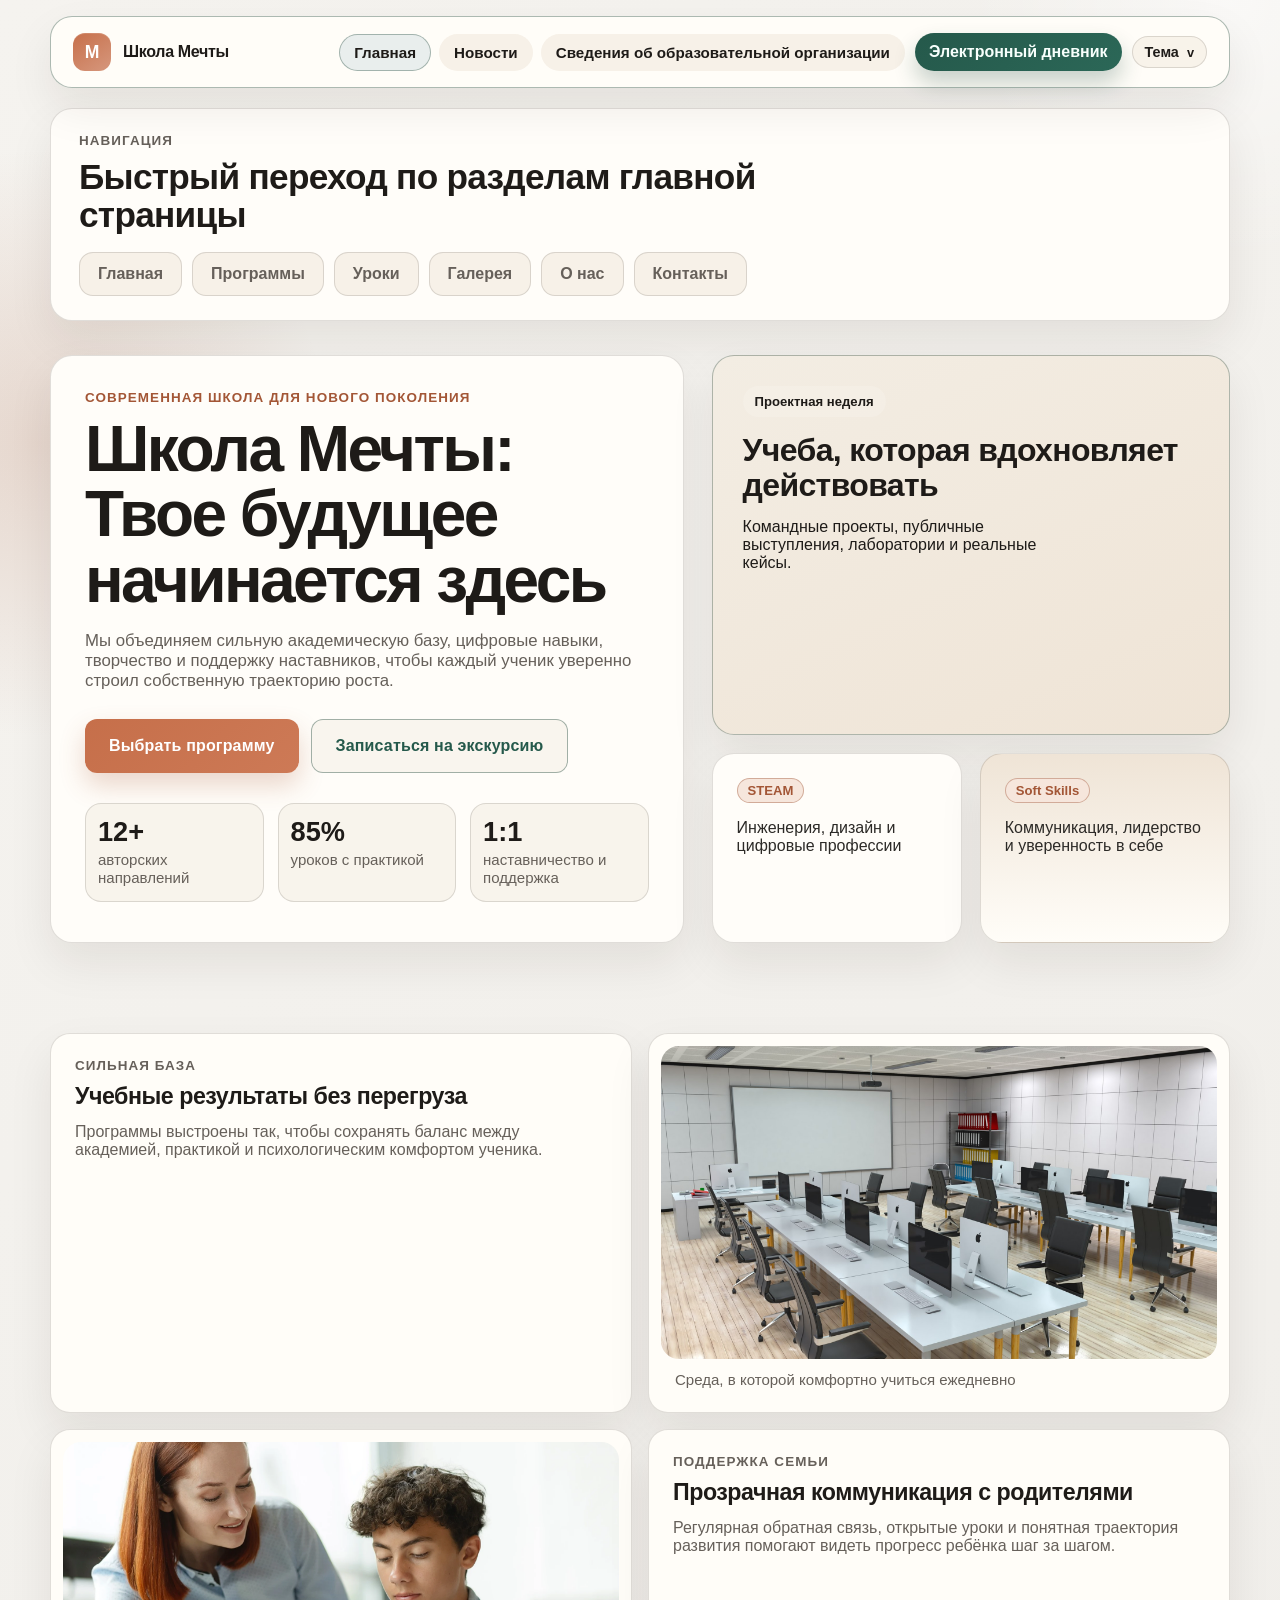
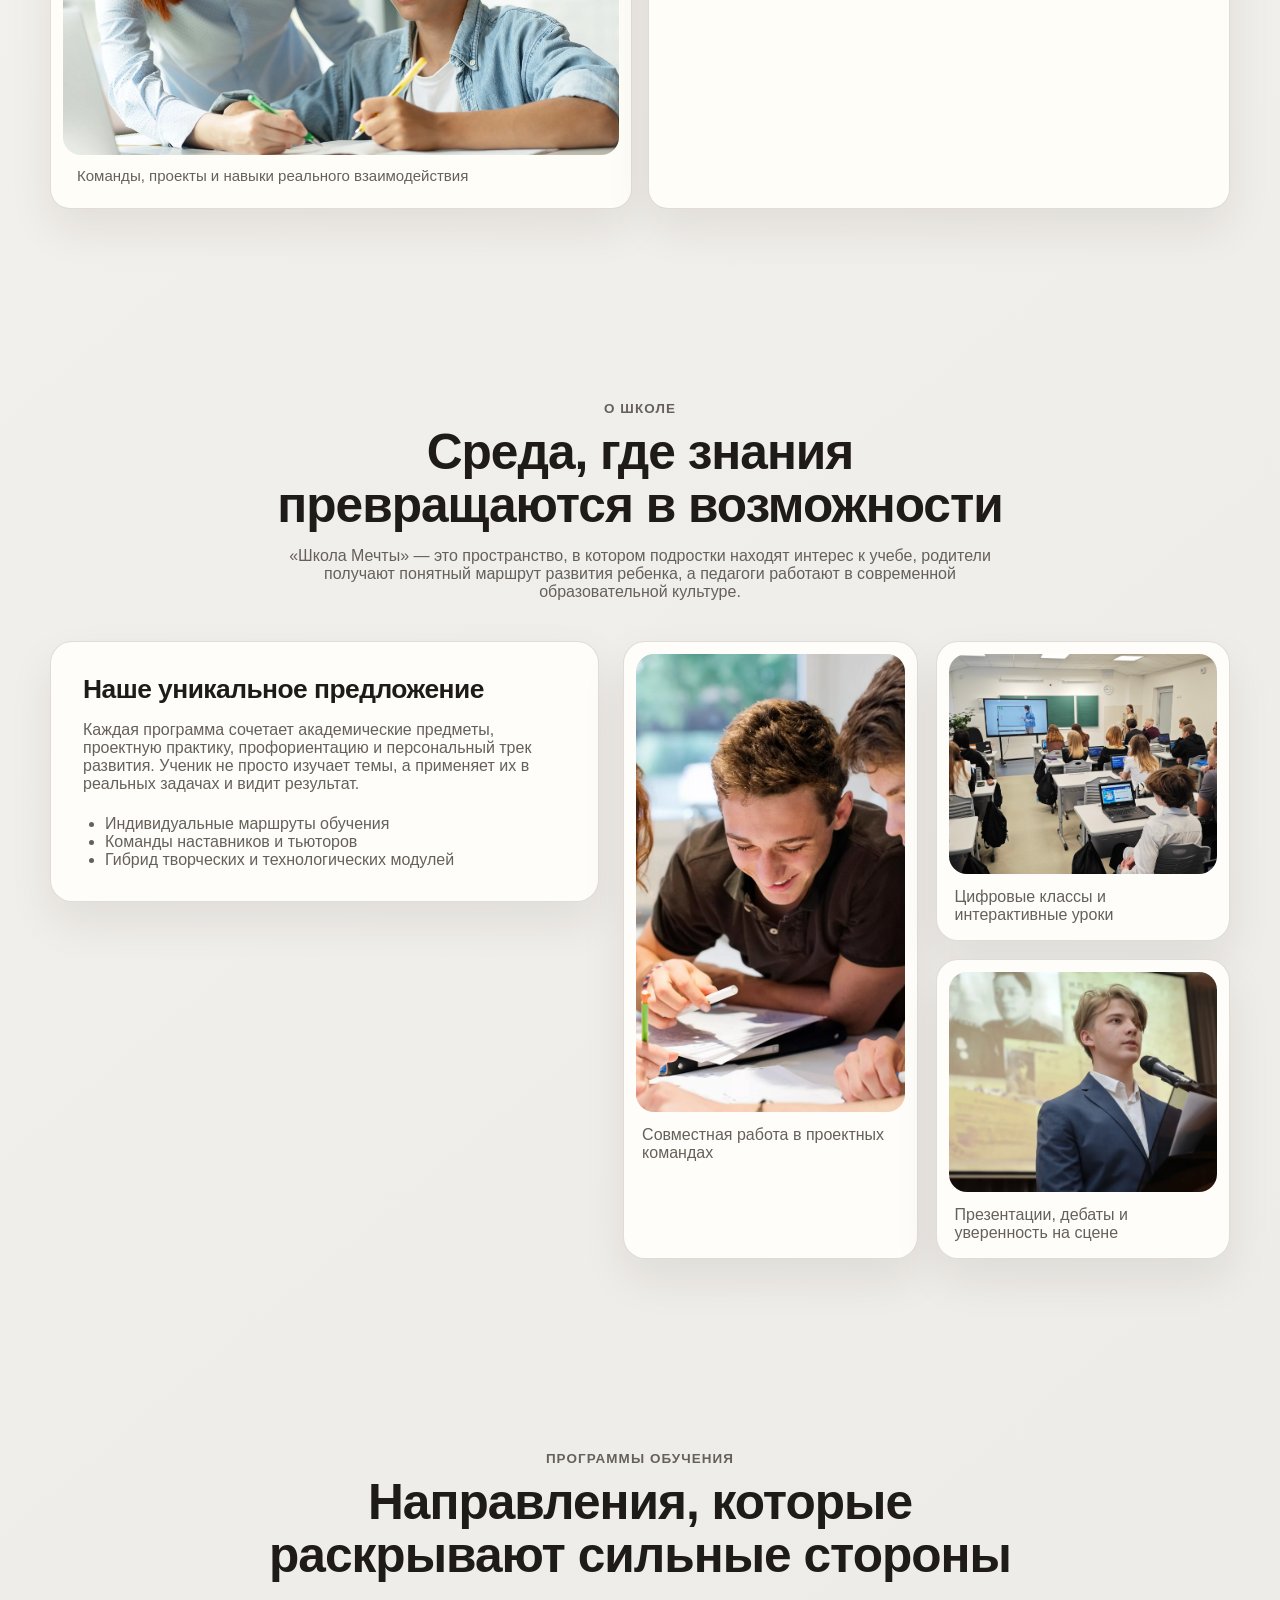
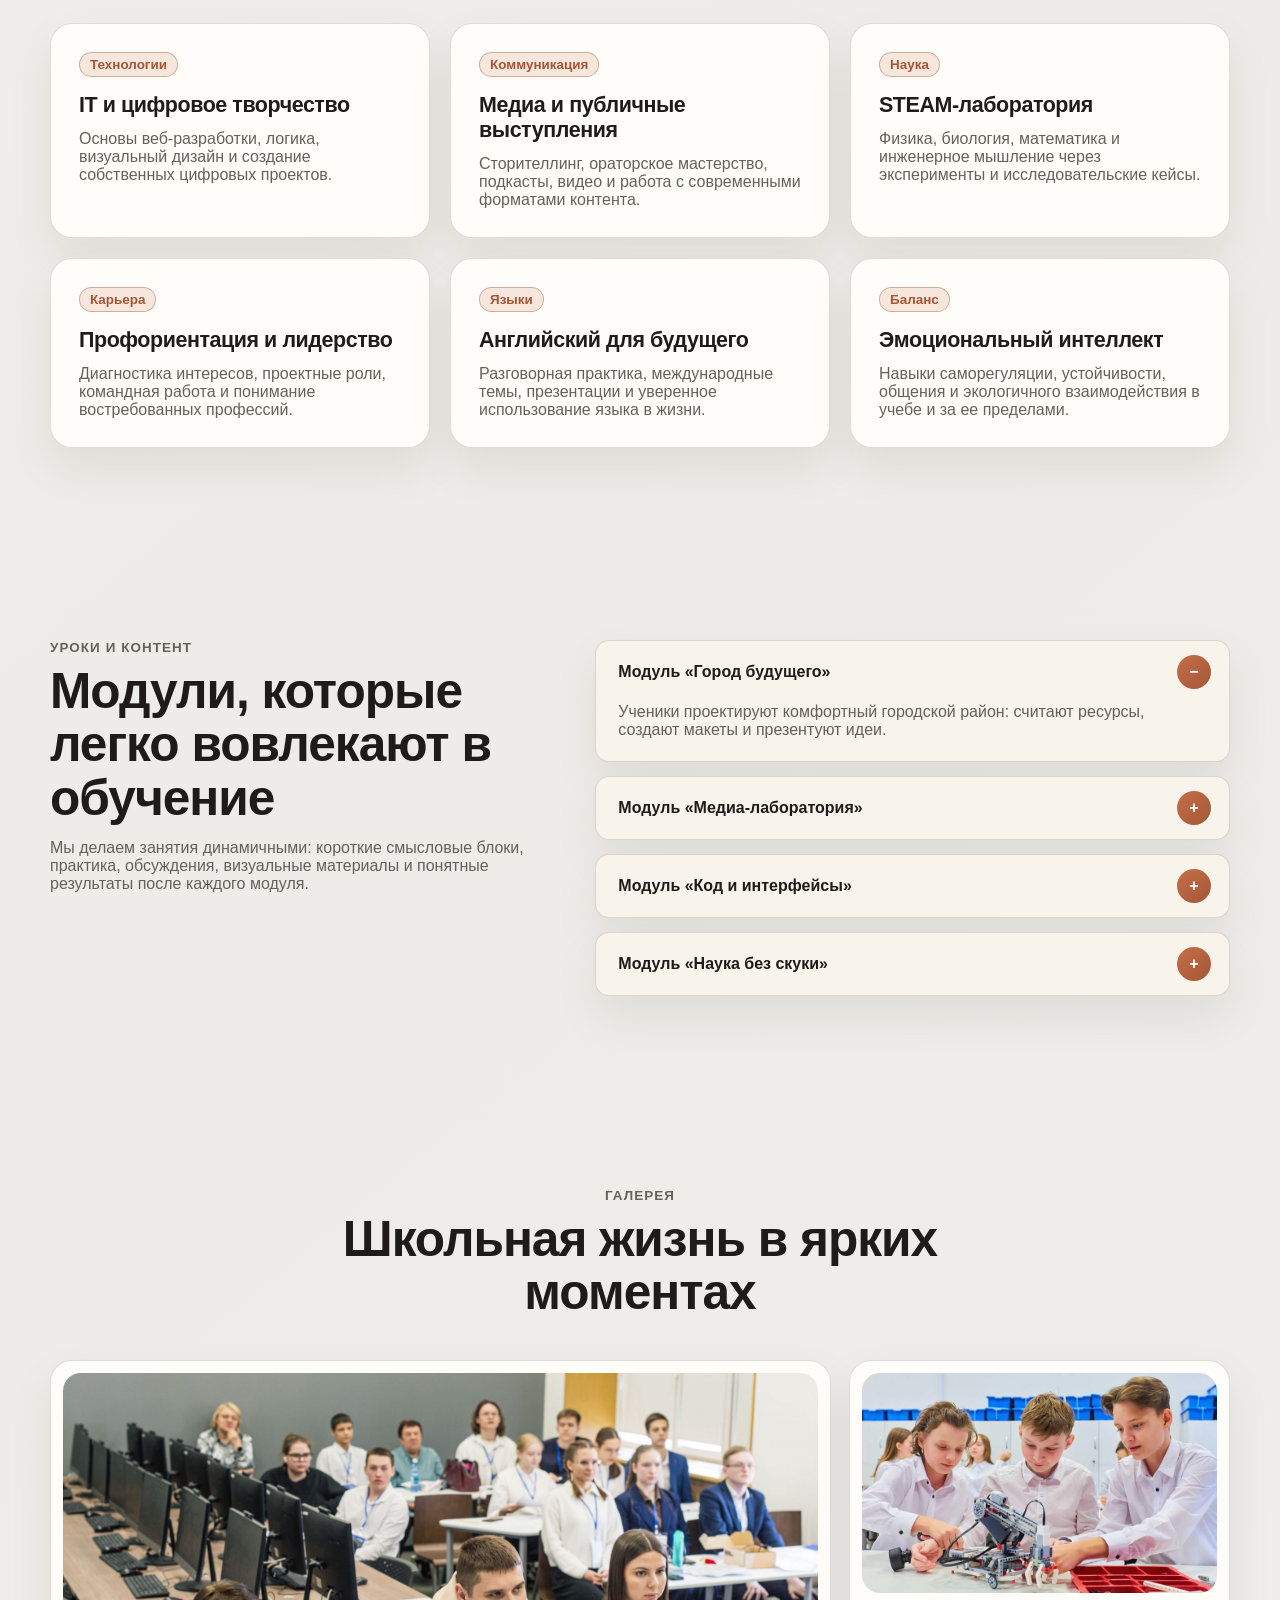
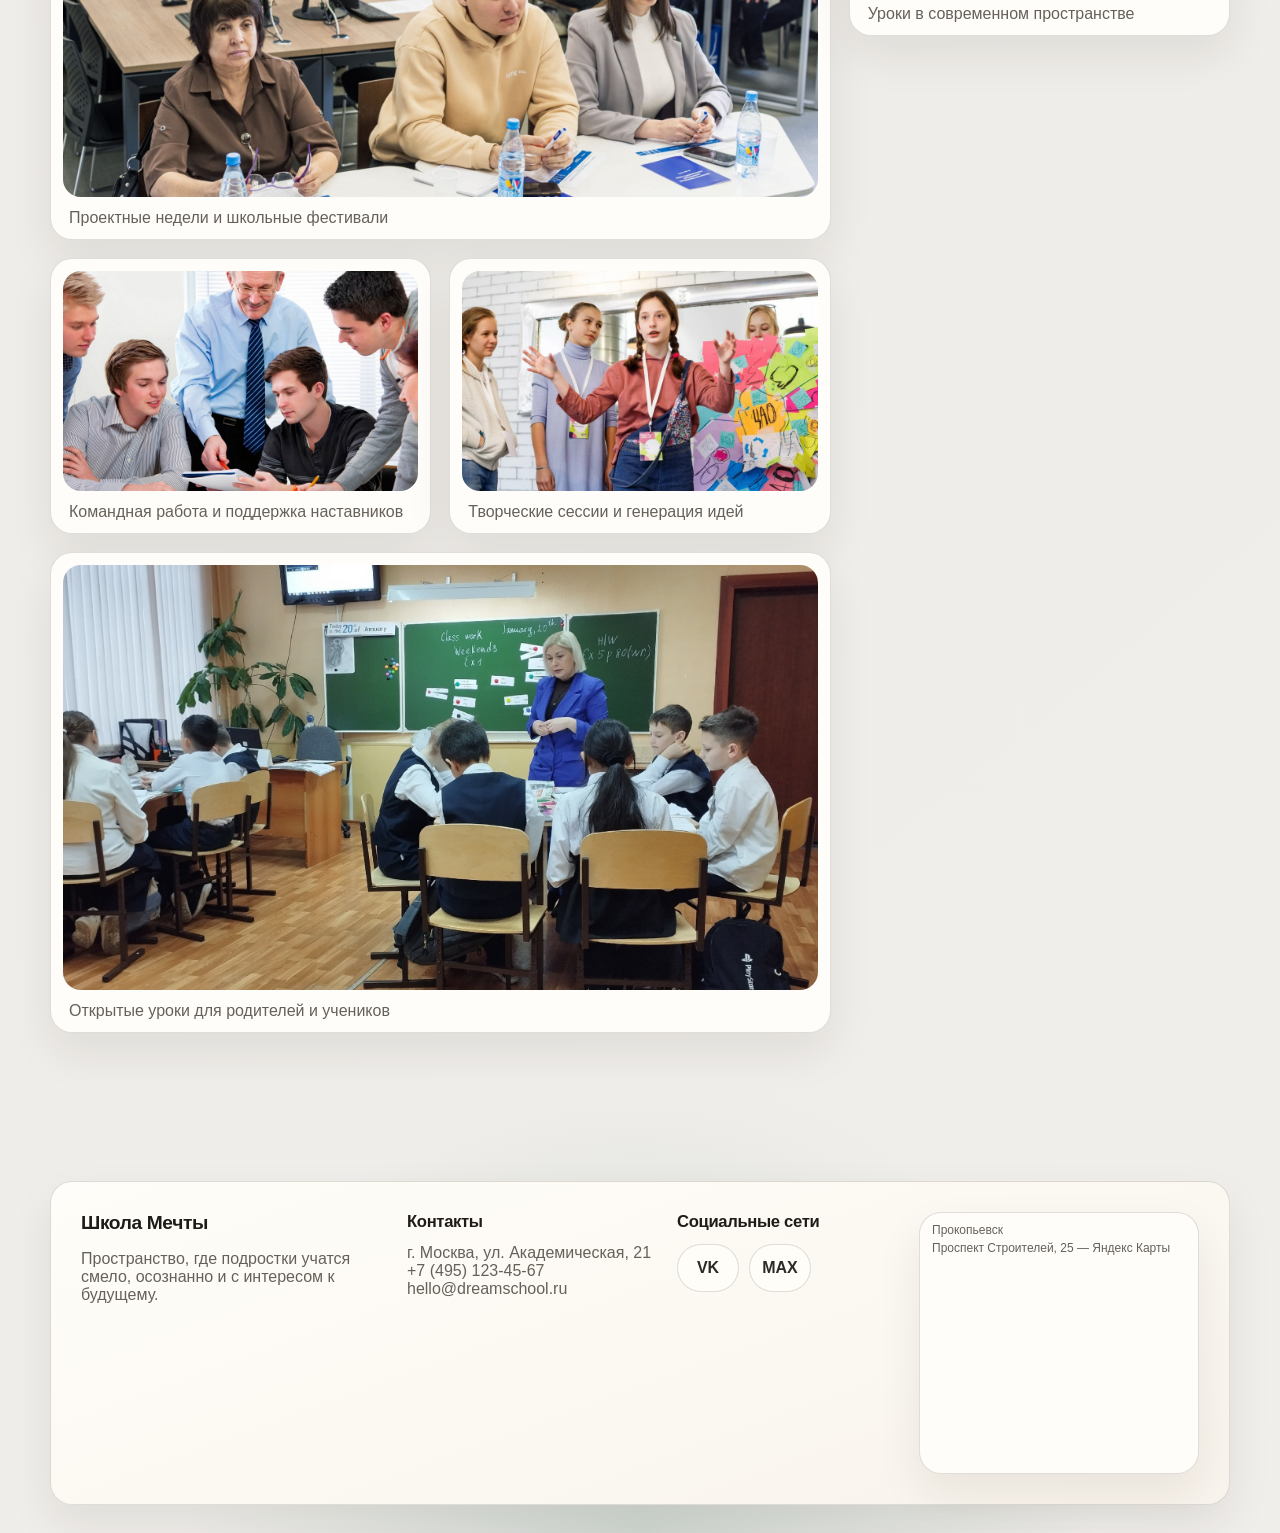
==== commit 947aed9c: "Add files via upload" ====
--- a/index.html
+++ b/index.html
@@ -113,12 +113,12 @@
         </article>
 
         <figure class="spotlight-card spotlight-photo photo-card">
-            <img class="photo-image" src="img/gallery-modern-class.jpg" alt="Современное учебное пространство">
+            <img class="photo-image" src="img/Frame%205.png" alt="Современное учебное пространство">
             <figcaption>Среда, в которой комфортно учиться ежедневно</figcaption>
         </figure>
 
         <figure class="spotlight-card spotlight-photo photo-card">
-            <img class="photo-image" src="img/about-teamwork.webp" alt="Командная работа учеников">
+            <img class="photo-image" src="img/Frame%2010.png" alt="Командная работа учеников">
             <figcaption>Команды, проекты и навыки реального взаимодействия</figcaption>
         </figure>
 
@@ -157,15 +157,15 @@
 
                     <div class="about-gallery">
                         <figure class="photo-card tall">
-                            <img class="photo-image photo-one" src="img/about-teamwork1.webp" alt="Ученики на совместной работе">
+                            <img class="photo-image photo-one" src="img/Frame%208.png" alt="Ученики на совместной работе">
                             <figcaption>Совместная работа в проектных командах</figcaption>
                         </figure>
                         <figure class="photo-card">
-                            <img class="photo-image photo-two" src="img/about-digital-class.jpeg" alt="Цифровой класс">
+                            <img class="photo-image photo-two" src="img/Frame%209.png" alt="Цифровой класс">
                             <figcaption>Цифровые классы и интерактивные уроки</figcaption>
                         </figure>
                         <figure class="photo-card">
-                            <img class="photo-image photo-three" src="img/about-student-presentation.svg" alt="Выступление ученика">
+                            <img class="photo-image photo-three" src="img/Frame%204.png" alt="Выступление ученика">
                             <figcaption>Презентации, дебаты и уверенность на сцене</figcaption>
                         </figure>
                     </div>
@@ -256,23 +256,23 @@
 
                 <div class="gallery-grid">
                     <figure class="gallery-item wide">
-                        <img class="photo-image gallery-one" src="img/gallery-school-event.svg" alt="Школьное событие">
+                        <img class="photo-image gallery-one" src="img/Frame%206.png" alt="Школьное событие">
                         <figcaption>Проектные недели и школьные фестивали</figcaption>
                     </figure>
                     <figure class="gallery-item">
-                        <img class="photo-image gallery-two" src="img/gallery-modern-class.svg" alt="Современный класс">
+                        <img class="photo-image gallery-two" src="img/Frame%201.png" alt="Современный класс">
                         <figcaption>Уроки в современном пространстве</figcaption>
                     </figure>
                     <figure class="gallery-item">
-                        <img class="photo-image gallery-three" src="img/gallery-teamwork.svg" alt="Командная работа">
+                        <img class="photo-image gallery-three" src="img/Frame%202.png" alt="Командная работа">
                         <figcaption>Командная работа и поддержка наставников</figcaption>
                     </figure>
                     <figure class="gallery-item">
-                        <img class="photo-image gallery-four" src="img/gallery-creativity.svg" alt="Творчество и идеи">
+                        <img class="photo-image gallery-four" src="img/Frame%207.png" alt="Творчество и идеи">
                         <figcaption>Творческие сессии и генерация идей</figcaption>
                     </figure>
                     <figure class="gallery-item wide">
-                        <img class="photo-image gallery-five" src="img/gallery-open-lesson.svg" alt="Открытый урок">
+                        <img class="photo-image gallery-five" src="img/Frame%203.png" alt="Открытый урок">
                         <figcaption>Открытые уроки для родителей и учеников</figcaption>
                     </figure>
                 </div>
--- a/style.css
+++ b/style.css
@@ -2623,3 +2623,20 @@
         grid-template-columns: 1fr;
     }
 }
+
+/* Стили для контрастной темы */
+body.contrast .header-top a,
+body.contrast header a {
+    color: #000 !important; /* Черный цвет текста для максимального контраста */
+    background-color: #fff;  /* Белый фон, если нужно */
+    border: 2px solid #000; /* Добавляем рамку для лучшей видимости, типично для контрастных тем */
+    padding: 5px 10px;
+    text-decoration: underline; /* Подчеркивание для доступности */
+}
+
+/* Состояние при наведении в контрастной теме */
+body.contrast .header-top a:hover,
+body.contrast header a:hover {
+    color: #fff !important;
+    background-color: #000 !important;
+}
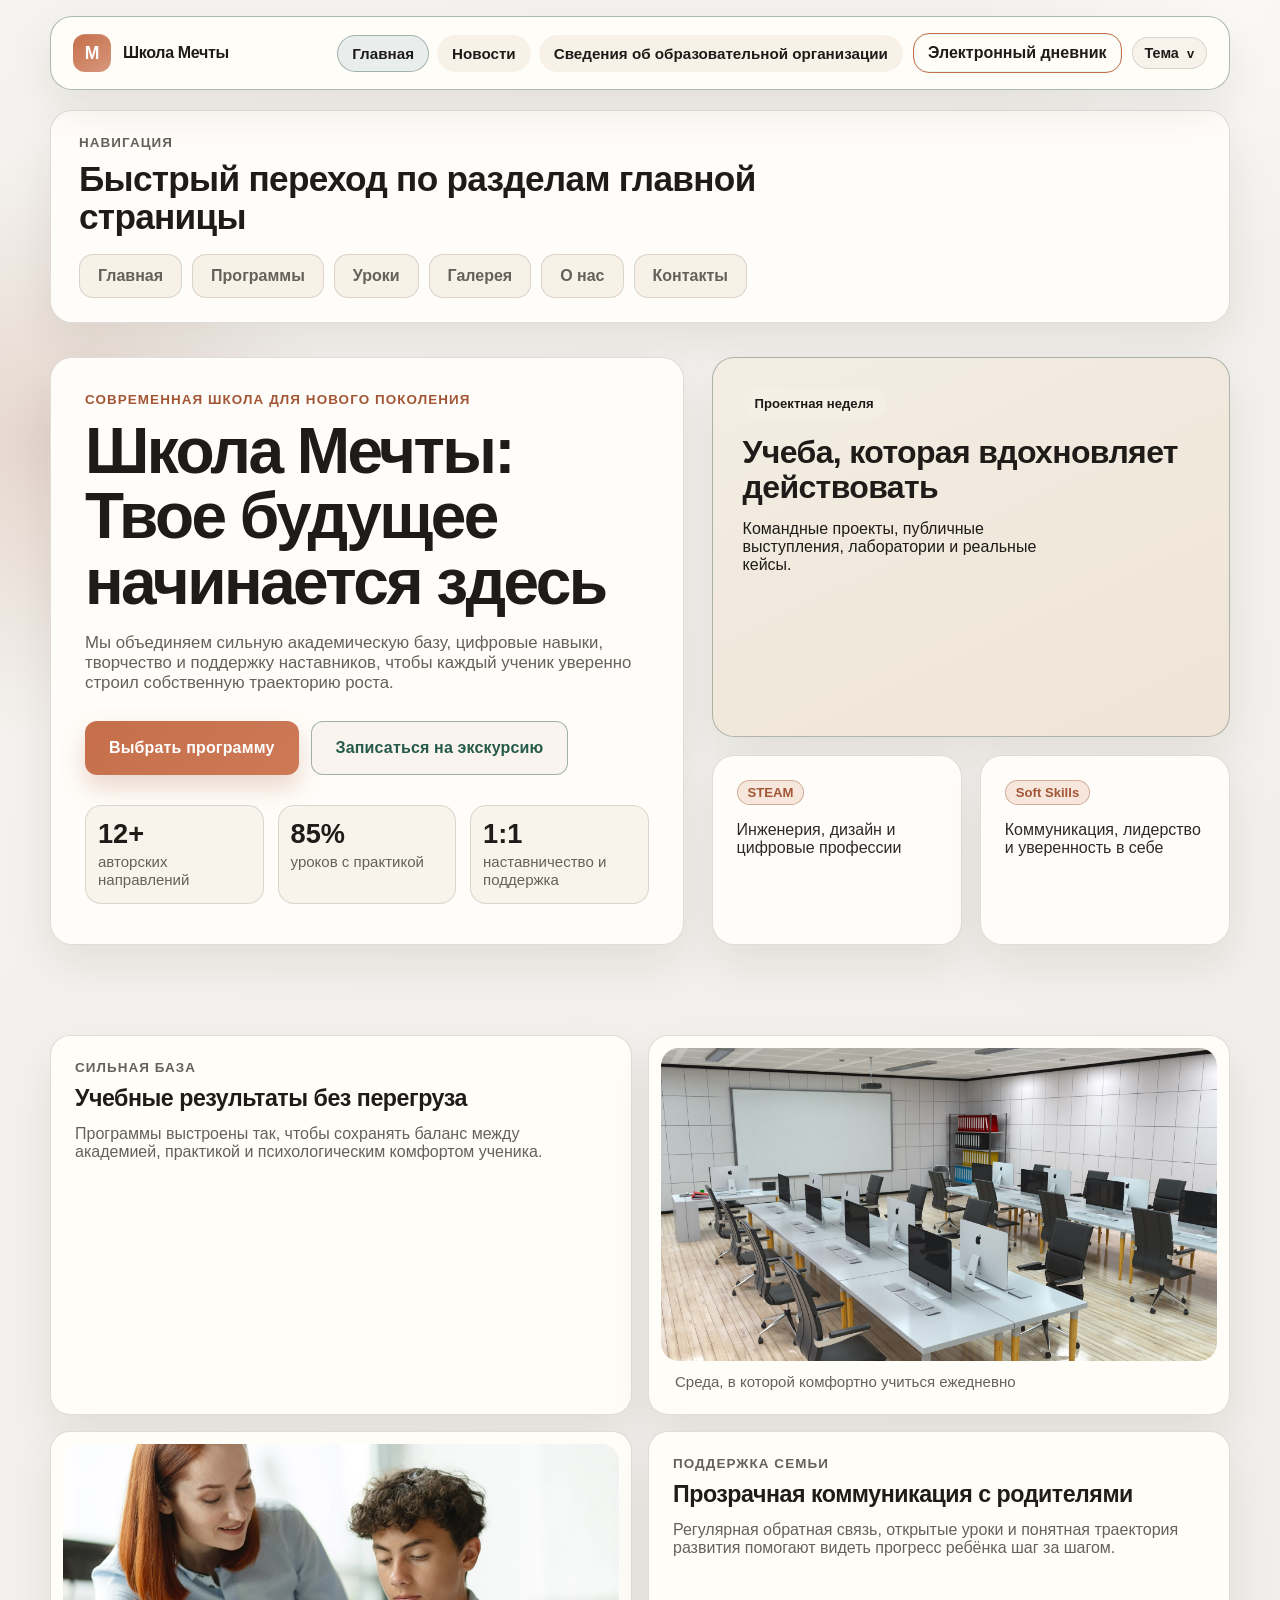
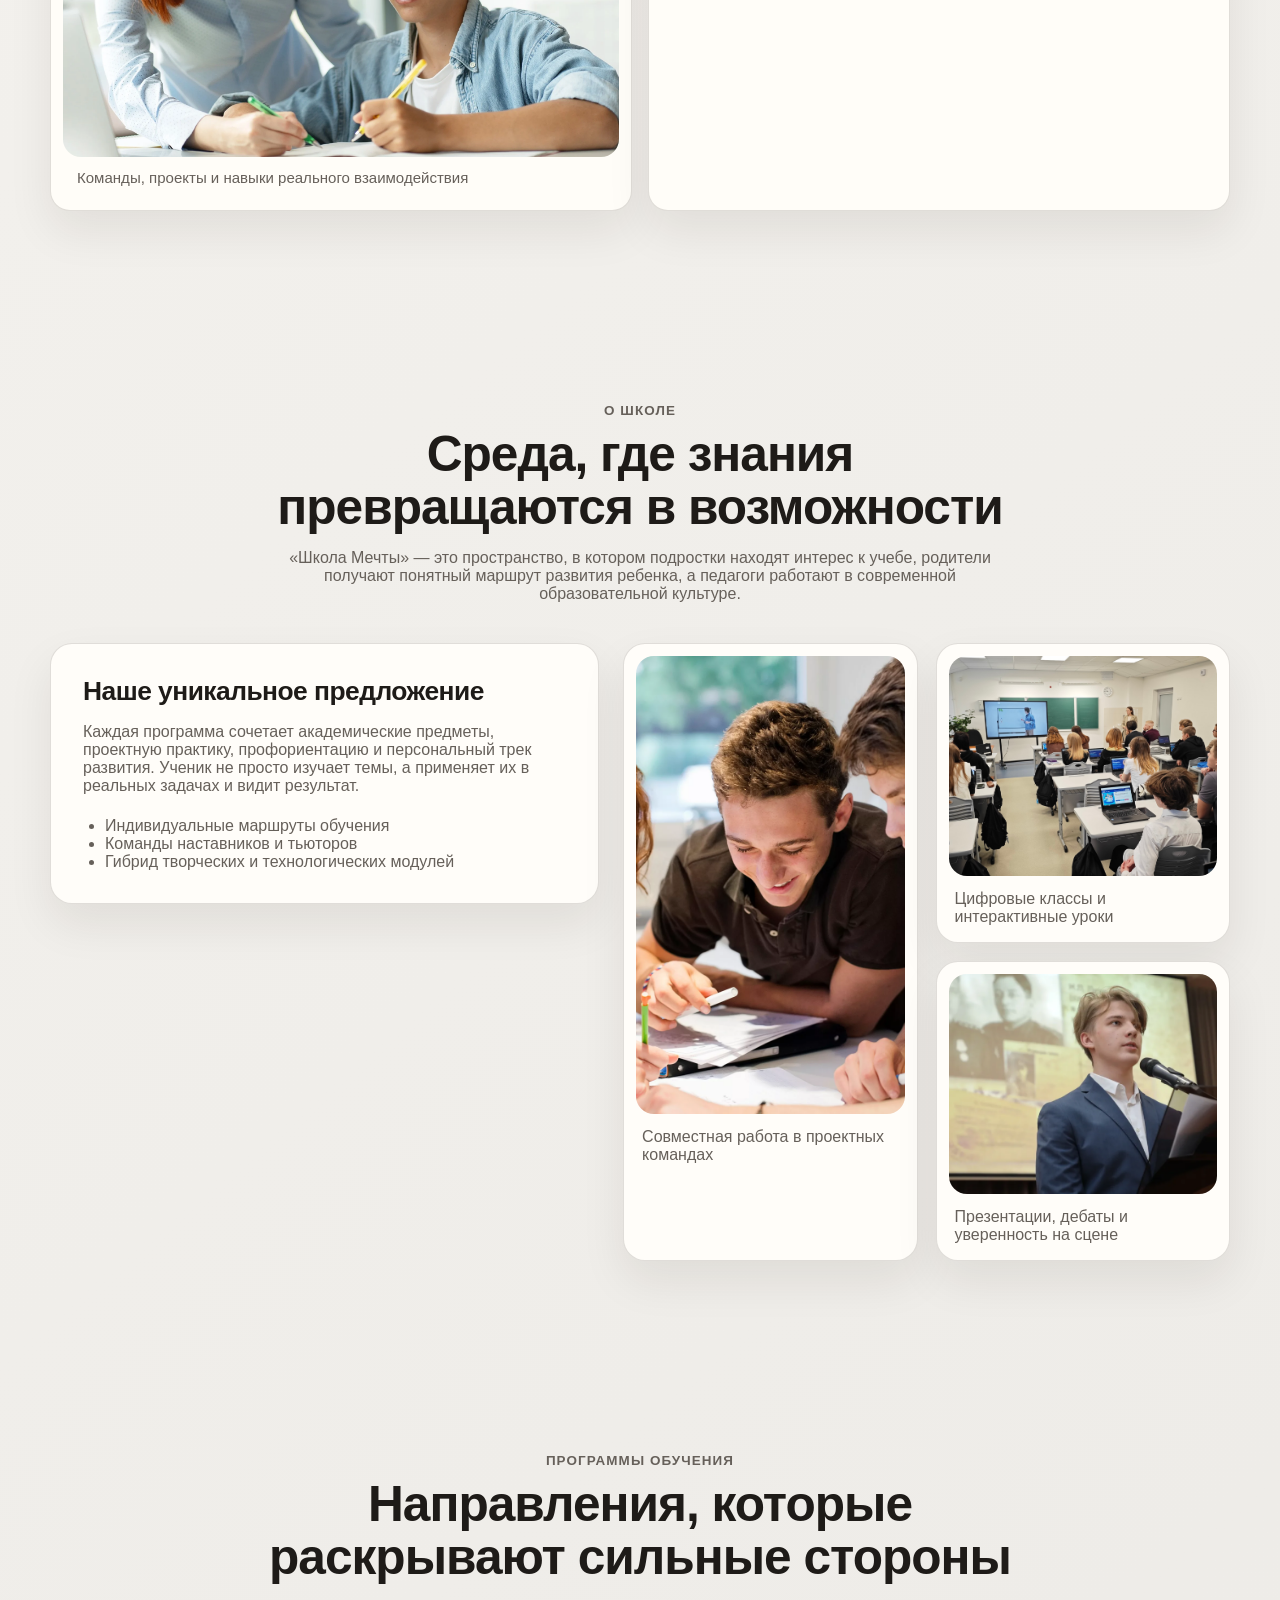
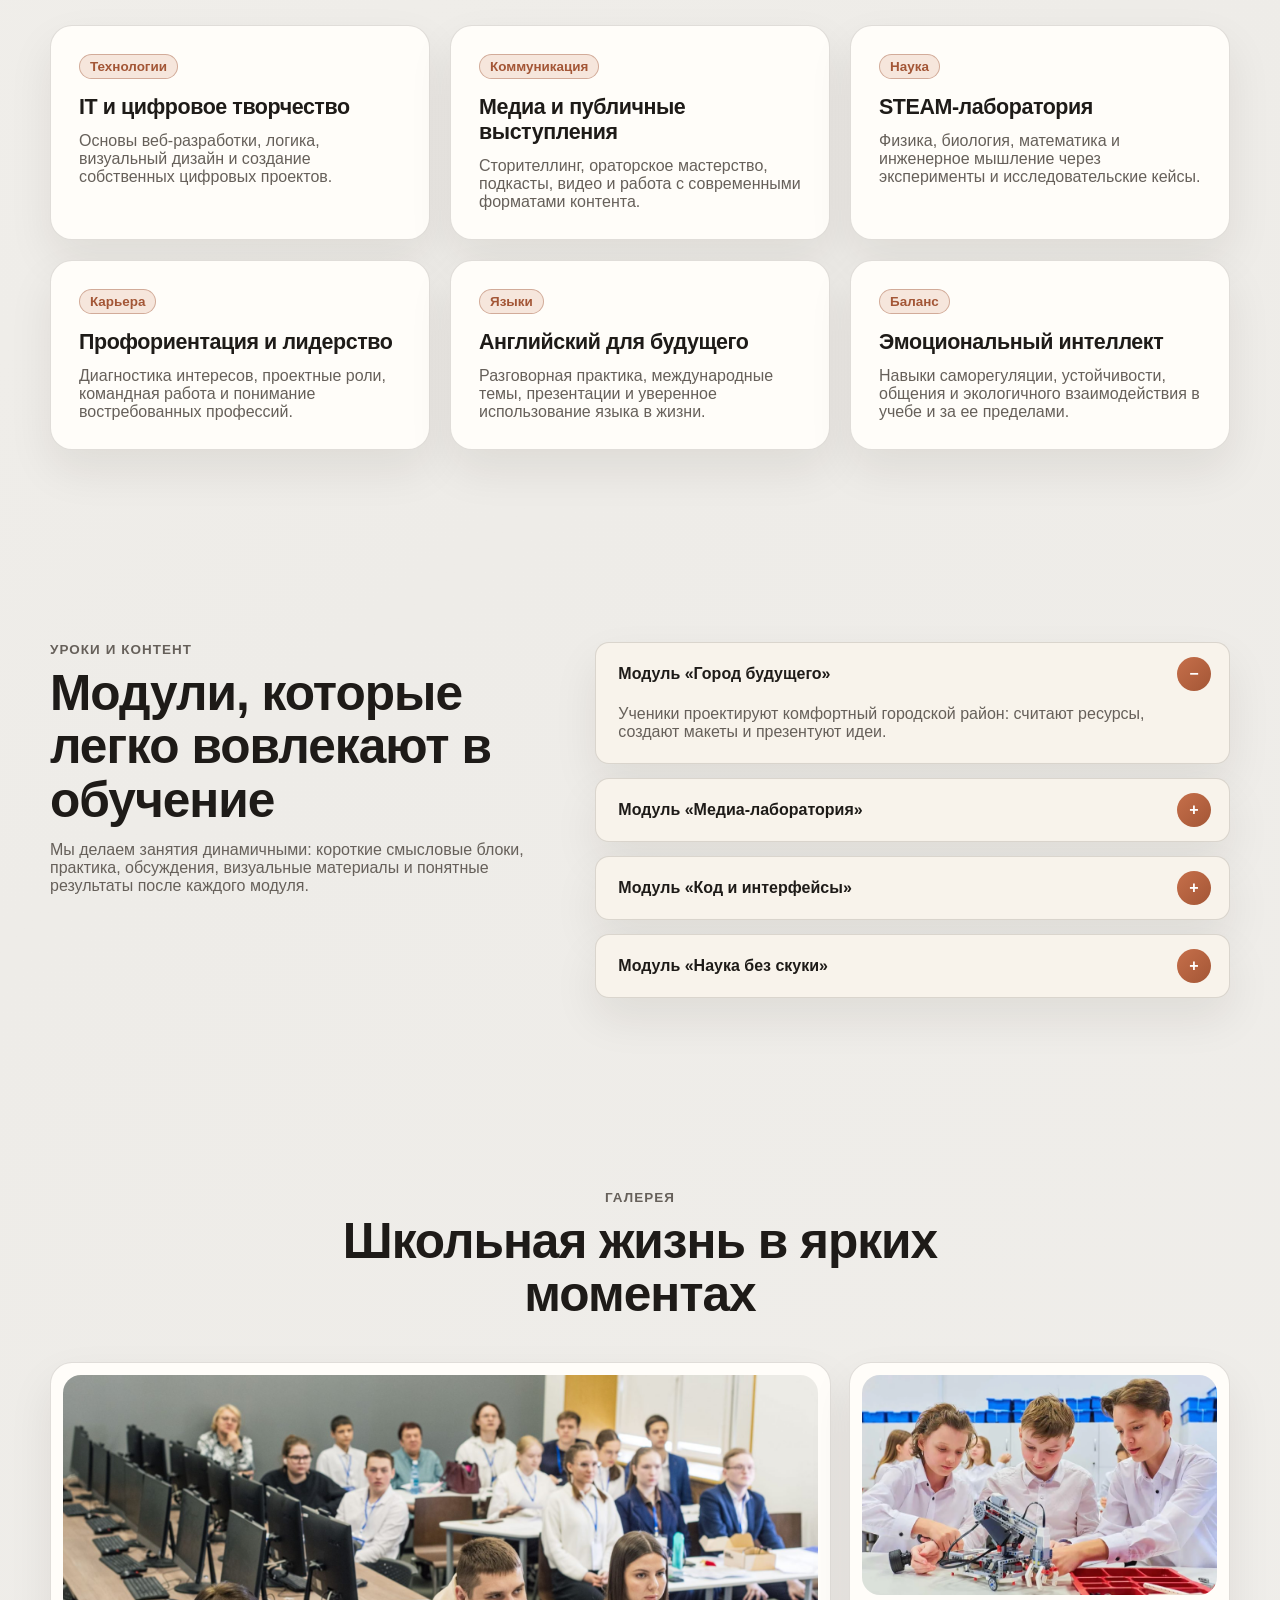
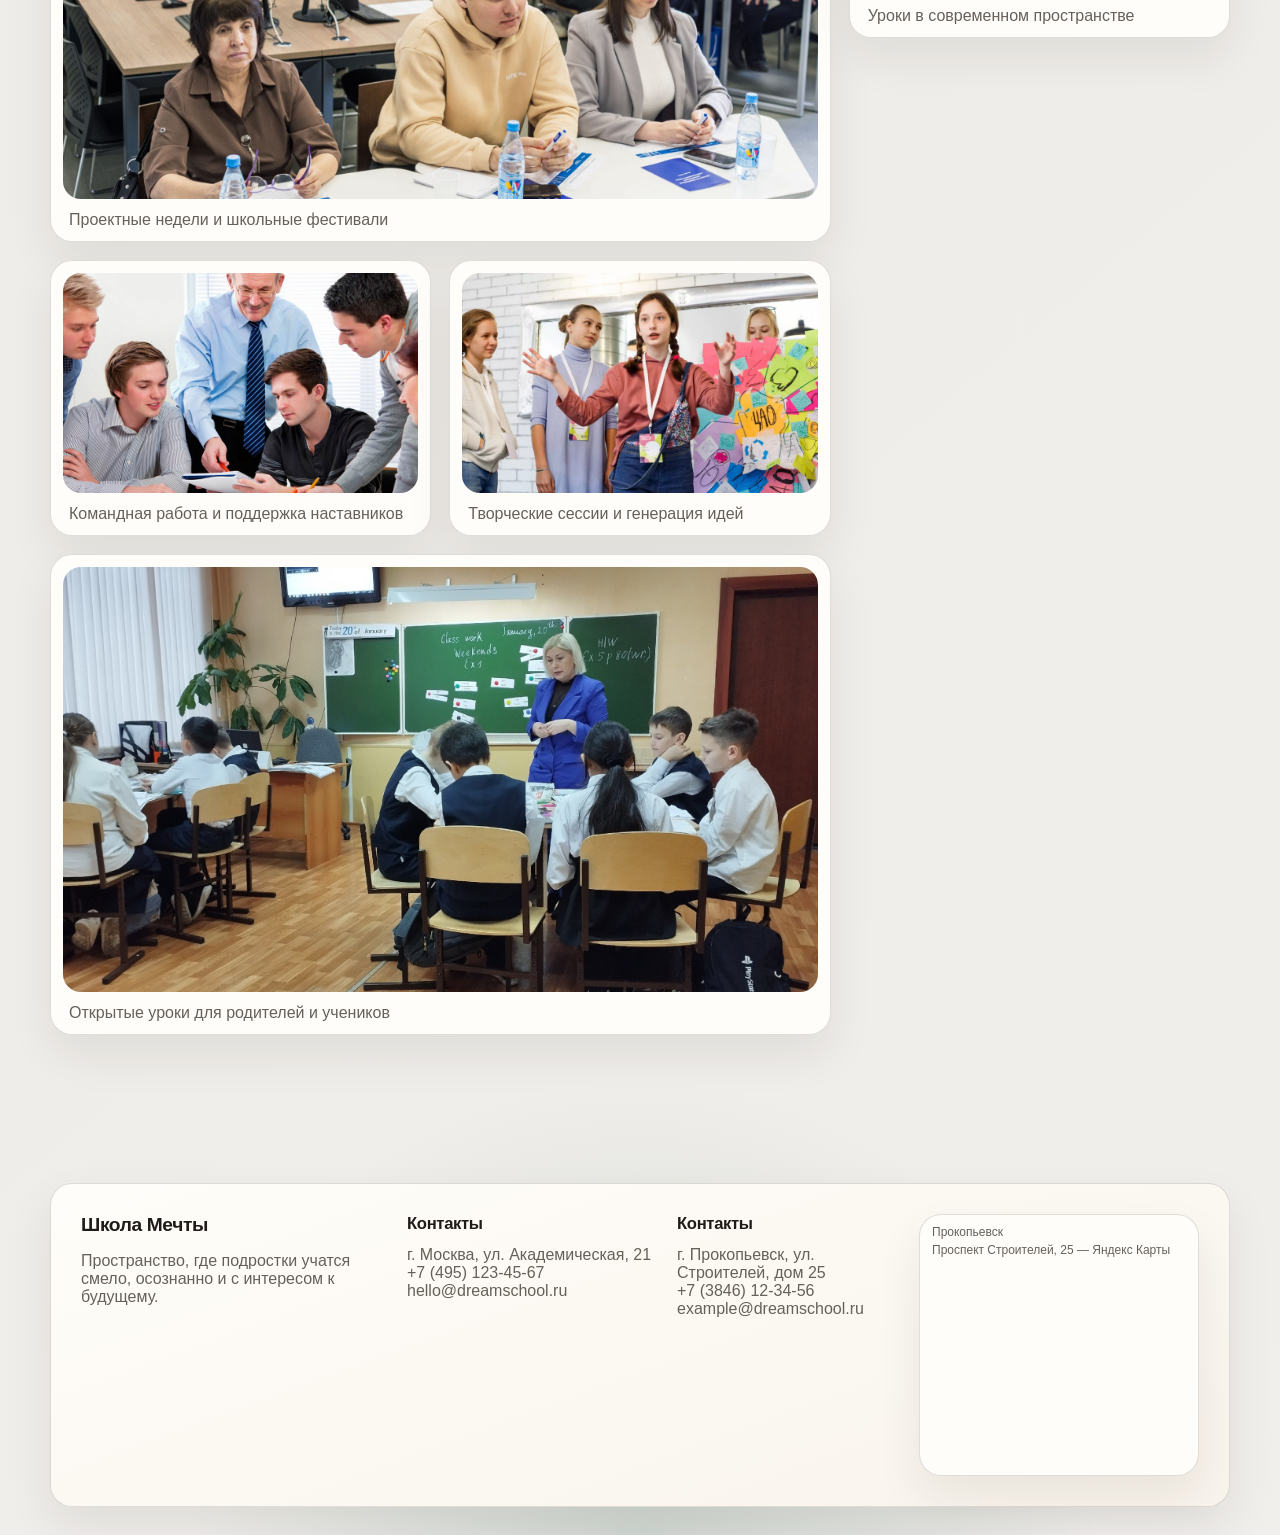
==== commit 7a8e422f: "Add files via upload" ====
--- a/index.html
+++ b/index.html
@@ -95,7 +95,7 @@
                             <span class="badge">STEAM</span>
                             <p>Инженерия, дизайн и цифровые профессии</p>
                         </div>
-                        <div class="visual-card visual-mini accent">
+                        <div class="visual-card visual-mini">
                             <span class="badge">Soft Skills</span>
                             <p>Коммуникация, лидерство и уверенность в себе</p>
                         </div>
@@ -331,12 +331,13 @@
                     </ul>
                 </div>
 
-                <div>
-                    <h3>Социальные сети</h3>
-                    <div class="social-links">
-                        <a href="https://vk.com/" aria-label="VK" target="_blank" rel="noopener noreferrer">VK</a>
-                        <a href="https://max.ru/" aria-label="MAX" target="_blank" rel="noopener noreferrer">MAX</a>
-                    </div>
+                 <div>
+                    <h3>Контакты</h3>
+                    <ul class="footer-list">
+                        <li>г. Прокопьевск, ул. Строителей, дом 25</li>
+                        <li>+7 (3846) 12-34-56</li>
+                        <li>example@dreamschool.ru</li>
+                    </ul>
                 </div>
 
                 <div class="map-card footer-map" aria-label="Карта">
--- a/style.css
+++ b/style.css
@@ -972,6 +972,12 @@
     background: rgba(9, 19, 30, 0.55);
 }
 
+@keyframes pulse-close-btn {
+    0% { box-shadow: 0 0 0 0 rgba(255, 255, 255, 0.5); }
+    70% { box-shadow: 0 0 0 14px rgba(255, 255, 255, 0); }
+    100% { box-shadow: 0 0 0 0 rgba(255, 255, 255, 0); }
+}
+
 .photo-lightbox__close {
     position: absolute;
     top: 14px;
@@ -981,12 +987,16 @@
     border-radius: 50%;
     color: #ffffff;
     border: 1px solid rgba(255, 255, 255, 0.28);
-    background: rgba(0, 0, 0, 0.44);
+    background: rgba(0, 0, 0, 0.5);
+    animation: pulse-close-btn 1s infinite;
+    transition: transform 0.5s ease, background-color 0.5s ease;
 }
 
 .photo-lightbox__close:hover,
 .photo-lightbox__close:focus-visible {
-    background: rgba(0, 0, 0, 0.62);
+    background: rgba(0, 0, 0, 0.85);
+    transform: scale(1.1);
+    animation: none;
 }
 
 .modal-dialog h2 {
@@ -1981,12 +1991,40 @@
     background: color-mix(in srgb, var(--theme-accent) 14%, var(--theme-surface));
 }
 
-.diary-link {
+...diary-link {
     border-radius: 999px;
     background: linear-gradient(135deg, var(--theme-primary), color-mix(in srgb, var(--theme-primary) 82%, #48a88f));
     color: #f7fffc;
     border: 0;
     box-shadow: 0 12px 22px rgba(19, 68, 56, 0.24);
+}
+
+#theme-contrast:checked ~ .page-shell .diary-link {
+    background: var(--theme-accent);
+    color: #000000;
+    box-shadow: none;
+    border: 2px solid #000000;
+}
+
+#theme-contrast:checked ~ .page-shell .diary-link:hover,
+#theme-contrast:checked ~ .page-shell .diary-link:focus-visible {
+    background: #ffffff;
+    color: #000000;
+    transform: translateY(-1px);
+}
+
+#theme-contrast:checked ~ .page-shell .diary-link {
+    background: var(--theme-accent);
+    color: #000000;
+    box-shadow: none;
+    border: 2px solid #000000;
+}
+
+#theme-contrast:checked ~ .page-shell .diary-link:hover,
+#theme-contrast:checked ~ .page-shell .diary-link:focus-visible {
+    background: #ffffff;
+    color: #000000;
+    transform: translateY(-1px);
 }
 
 .diary-link:hover,
@@ -2248,17 +2286,7 @@
     background: color-mix(in srgb, var(--theme-primary) 10%, var(--theme-surface));
 }
 
-@media (max-width: 760px) {
-    .site-header {
-        padding-top: 6px;
-    }
-
-    .hero-copy,
-    .subnav-card,
-    .article-wrap {
-        padding: 24px;
-    }
-
+@media (max-width: 1120px) {
     .header-inner {
         grid-template-columns: 1fr auto;
         align-items: center;
@@ -2355,6 +2383,18 @@
     }
 }
 
+@media (max-width: 760px) {
+    .site-header {
+        padding-top: 6px;
+    }
+
+    .hero-copy,
+    .subnav-card,
+    .article-wrap {
+        padding: 24px;
+    }
+}
+
 /* Fixes */
 .theme-toggle {
     position: fixed;
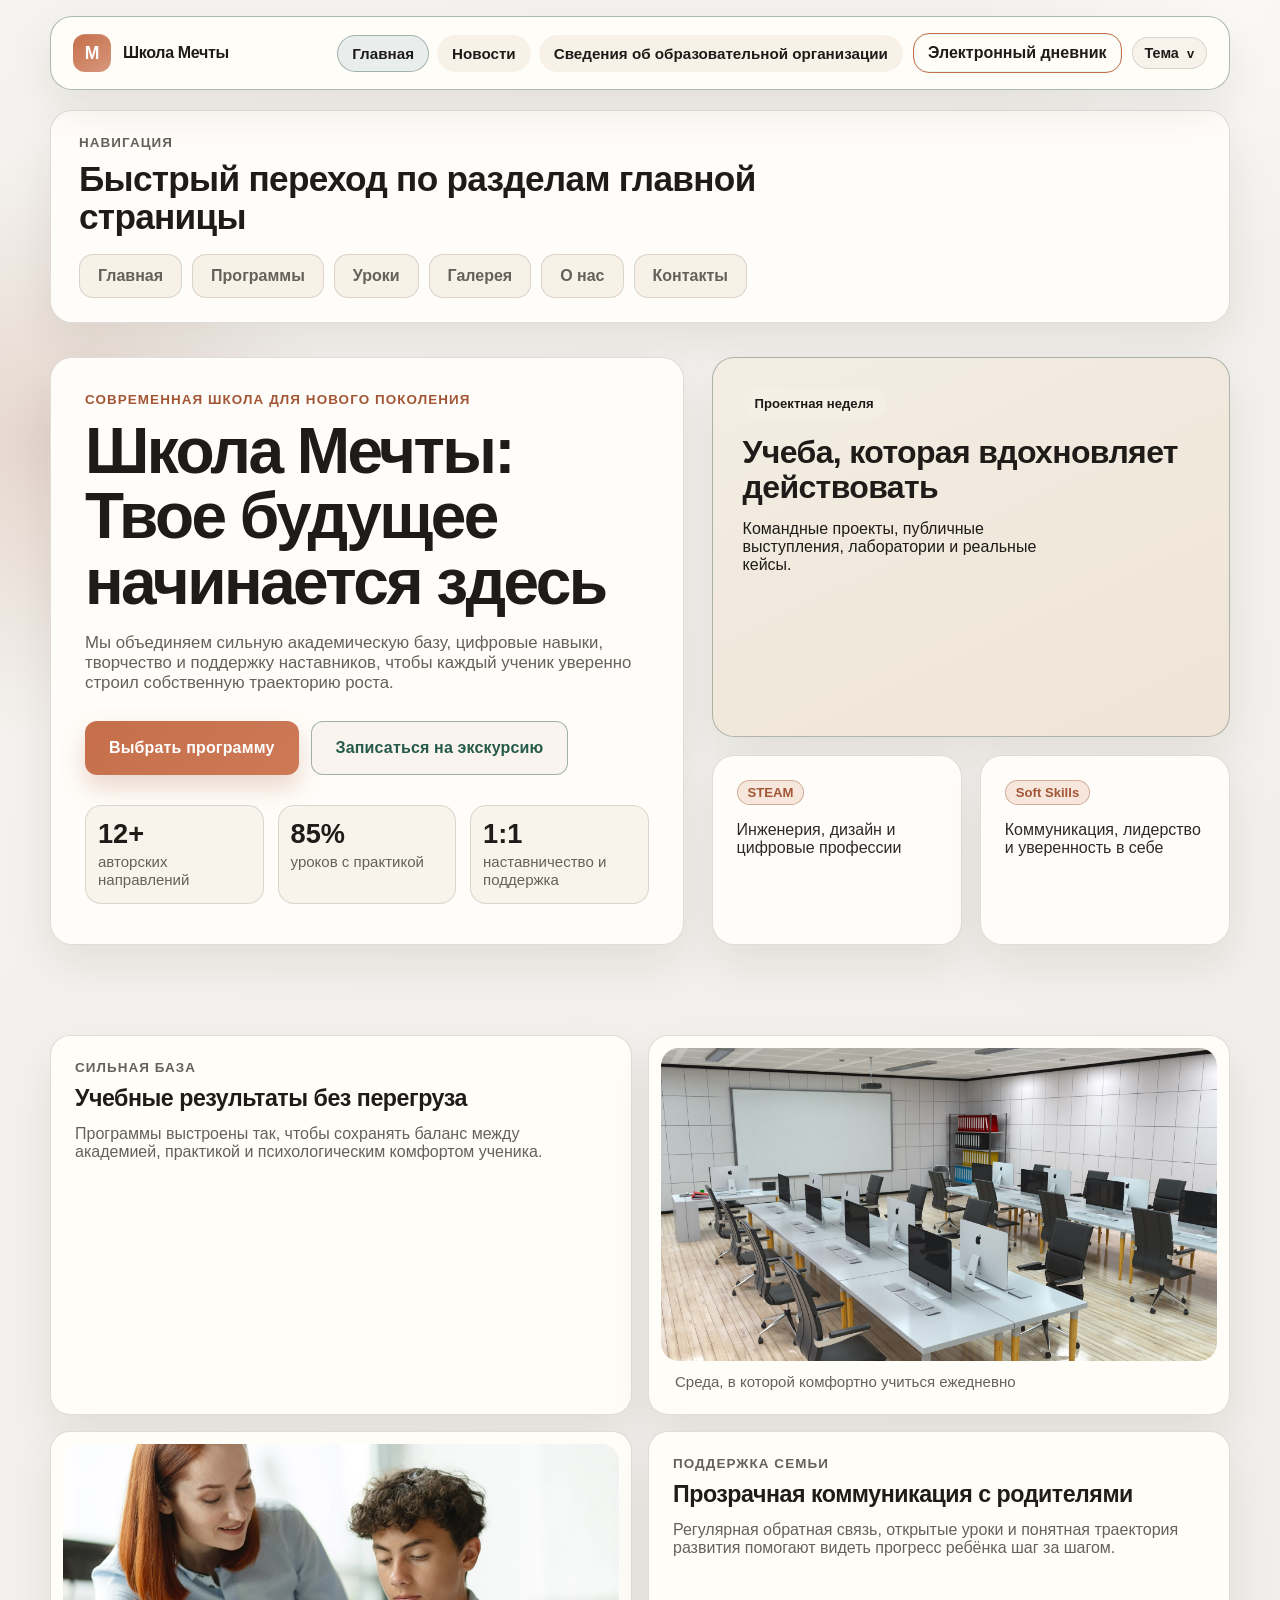
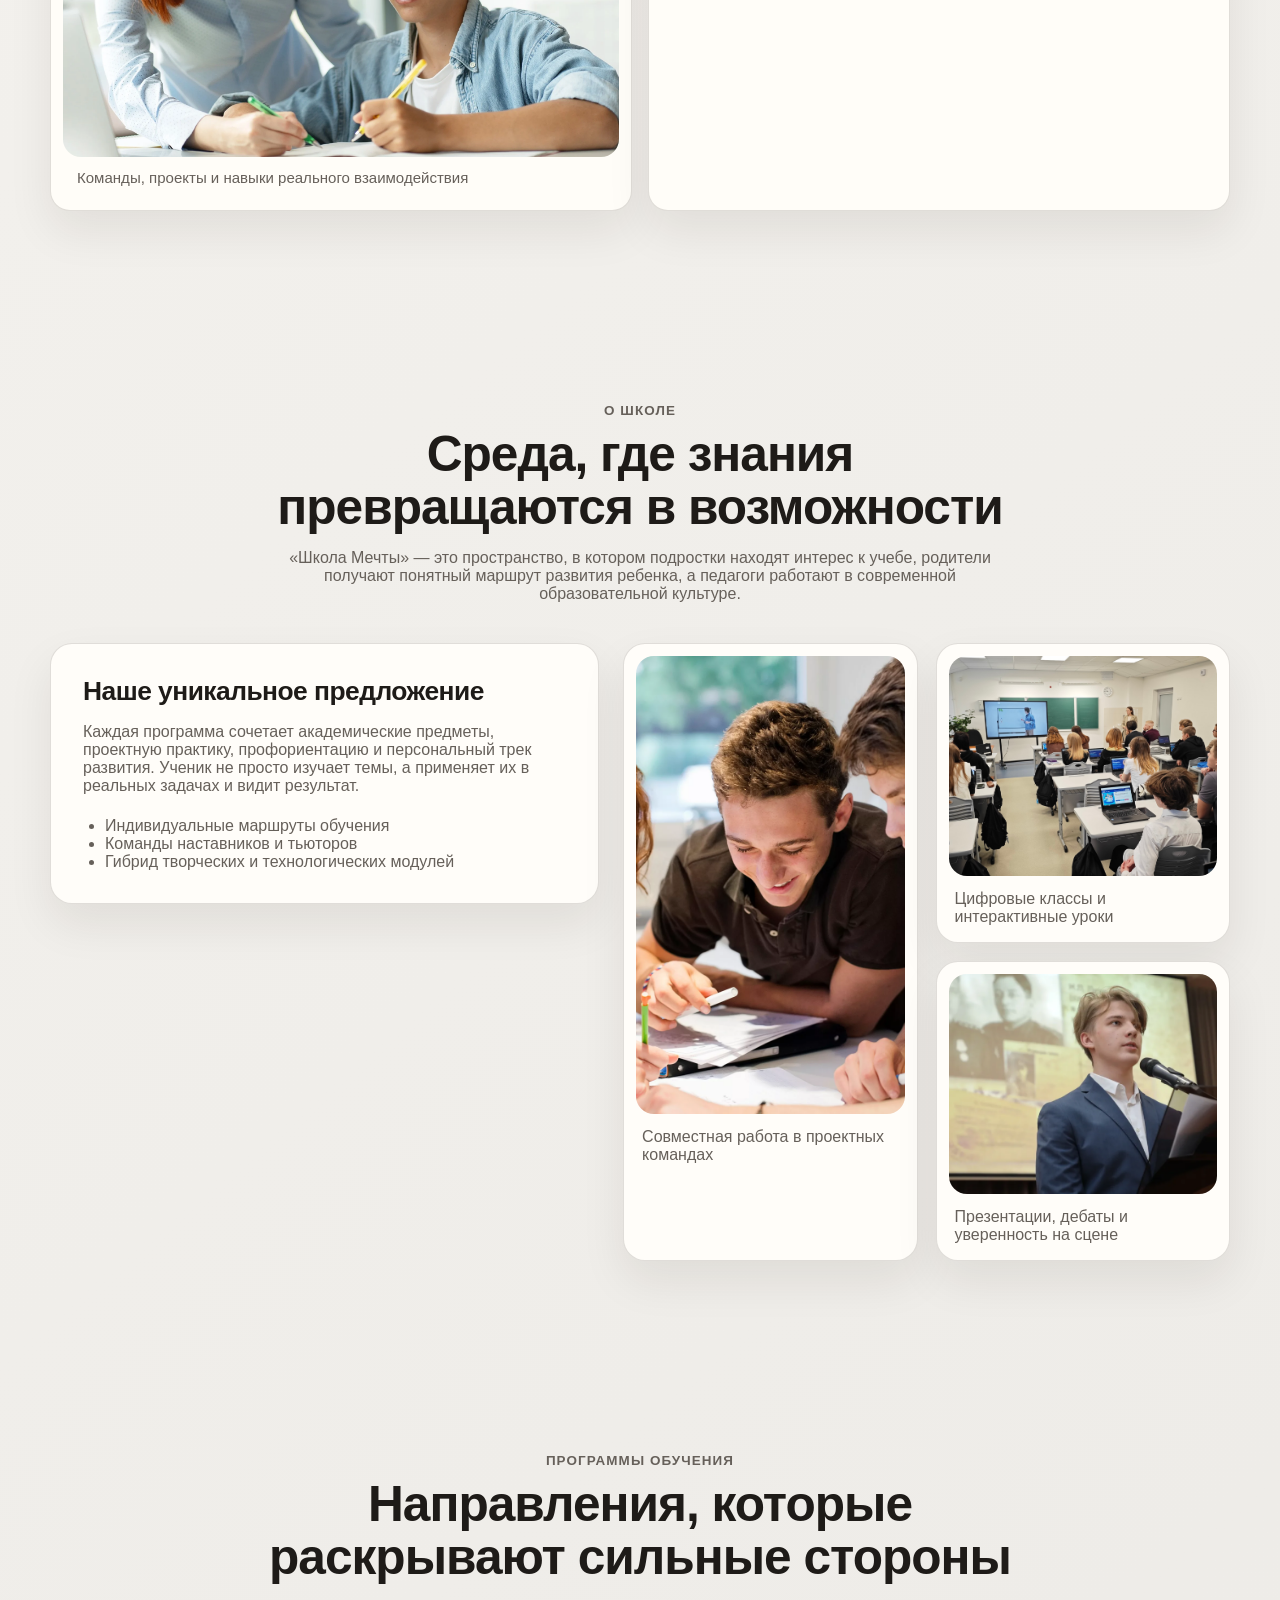
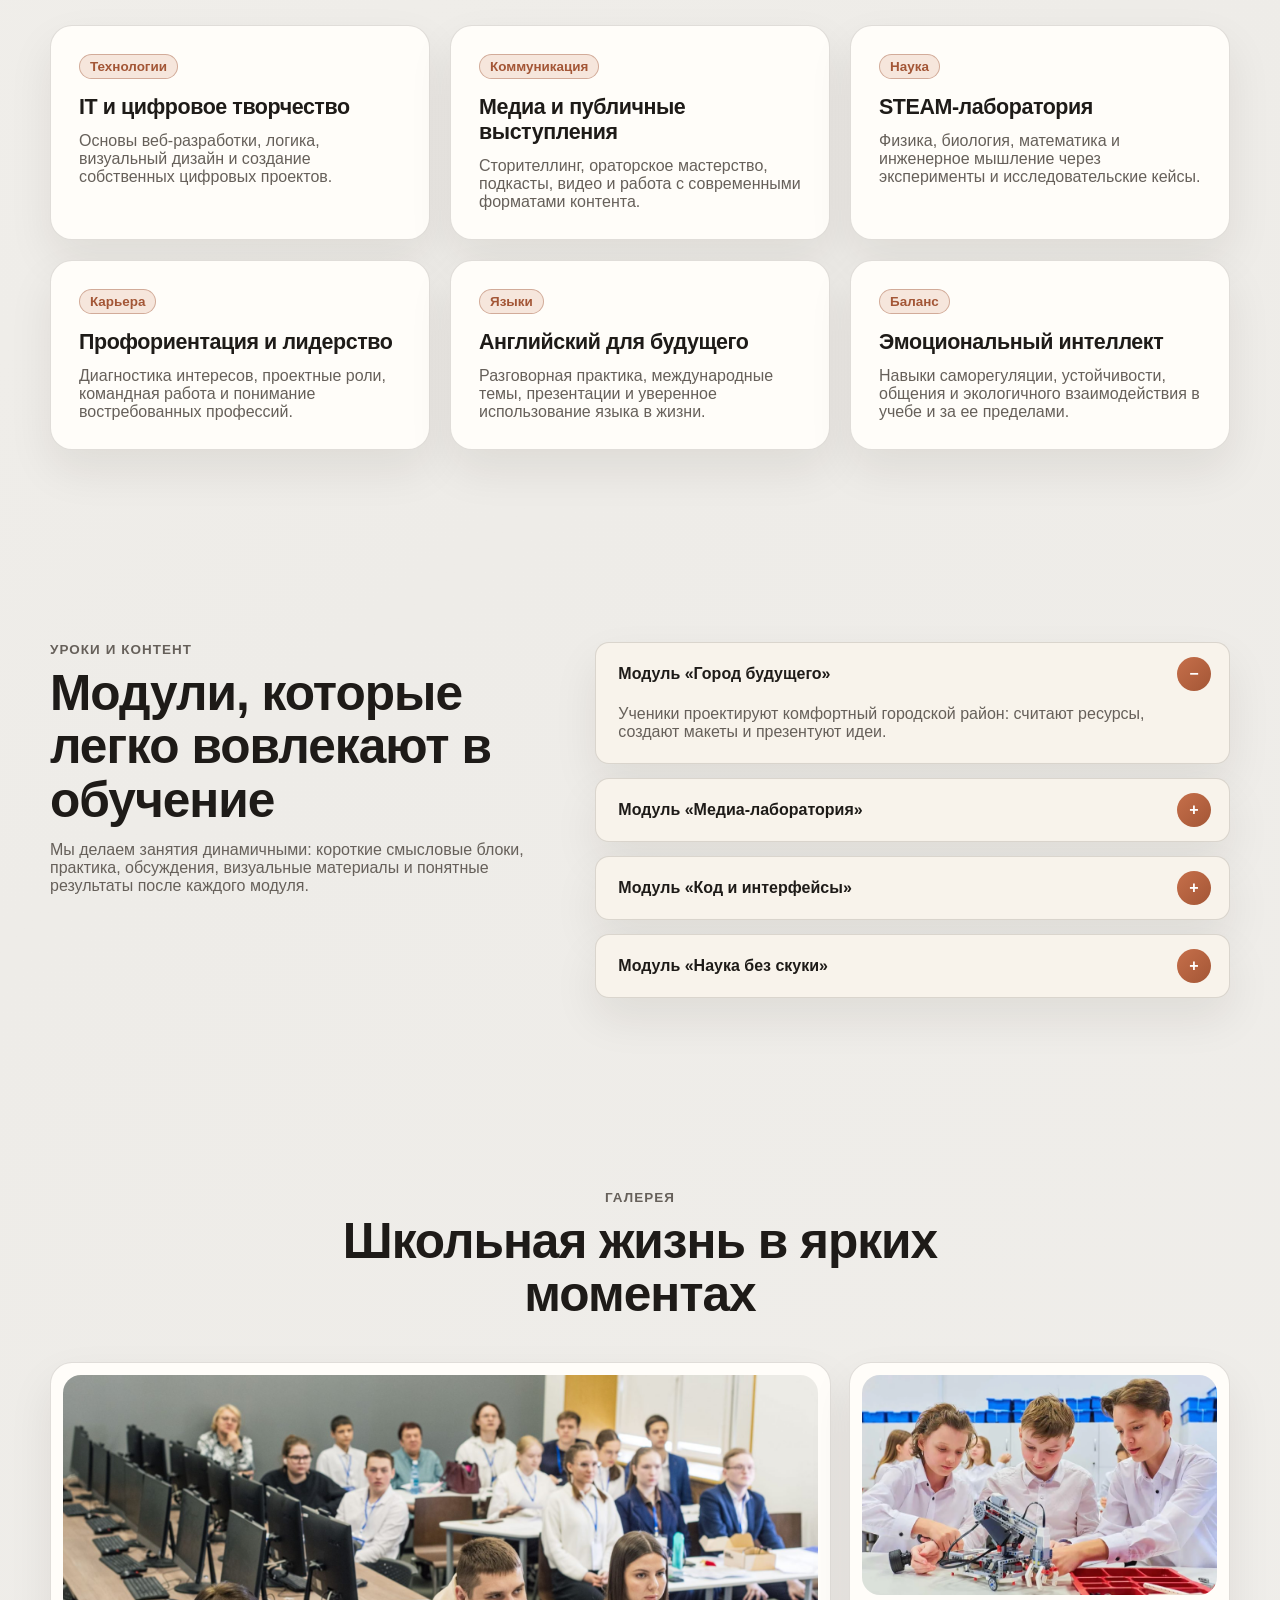
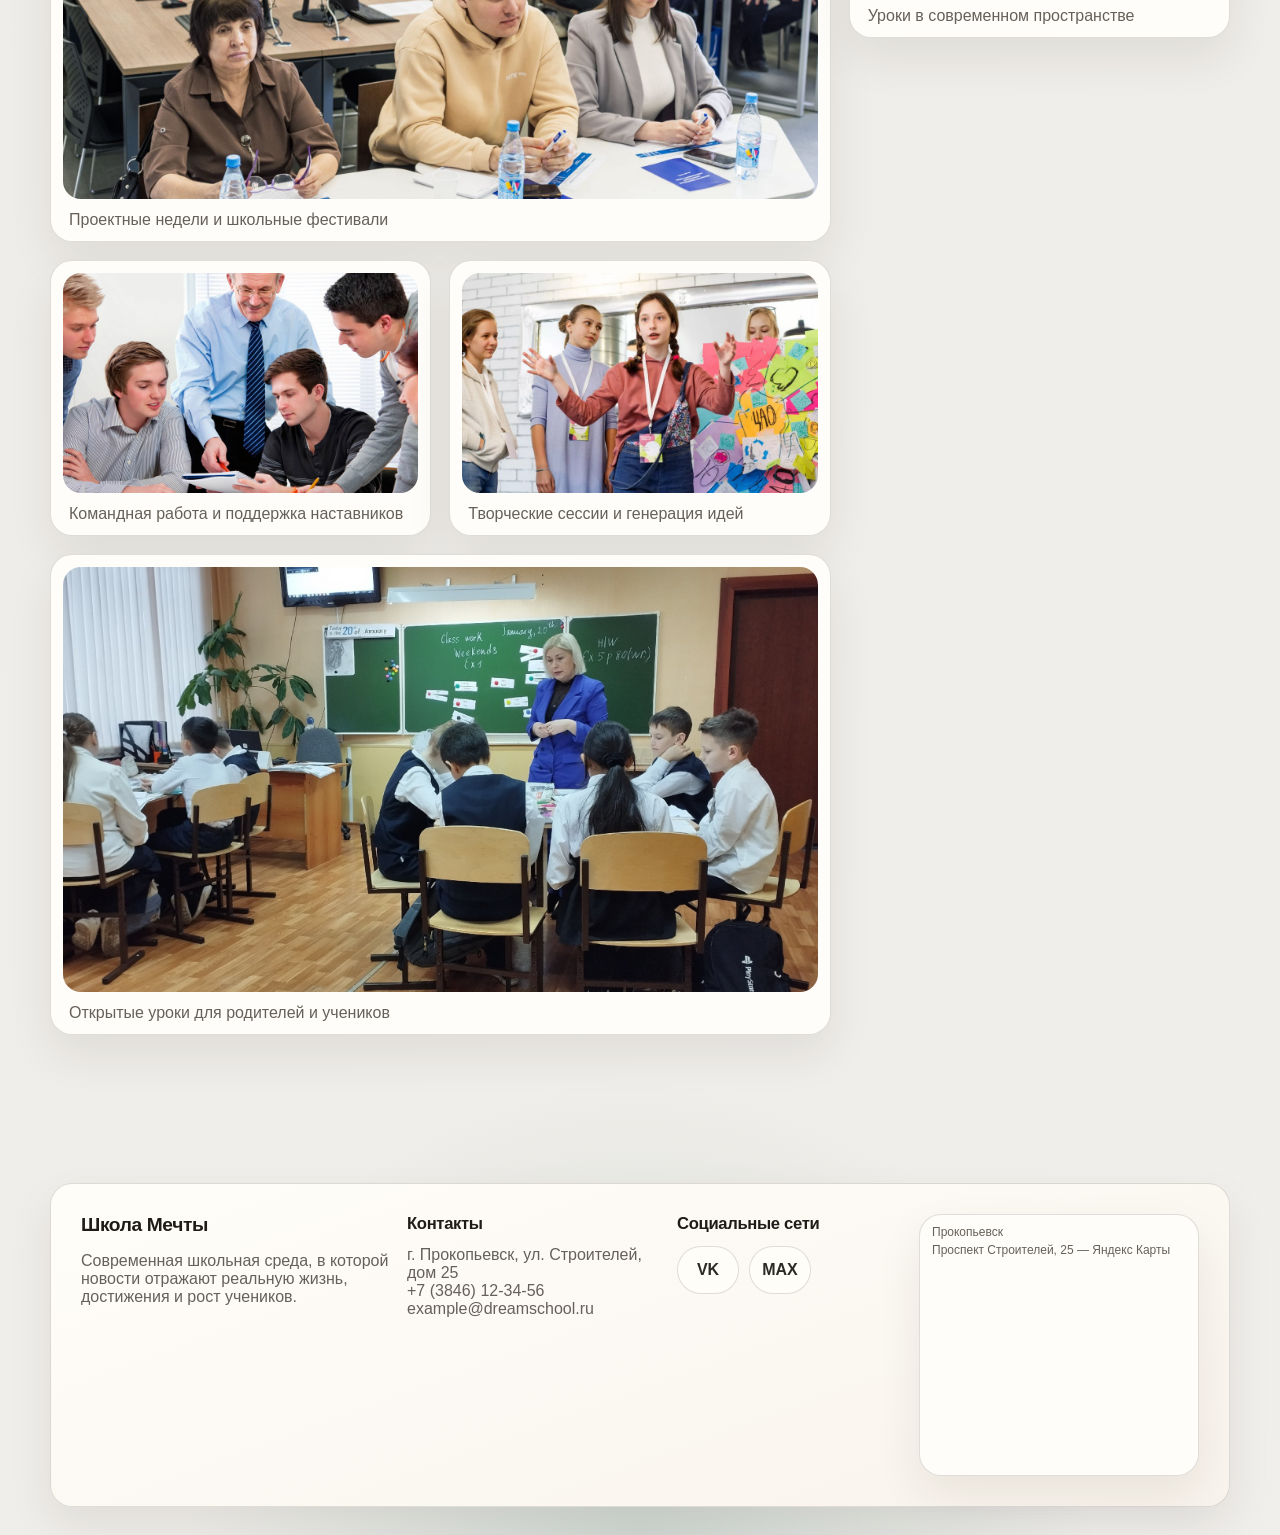
==== commit 3b1e4a1d: "Add files via upload" ====
--- a/index.html
+++ b/index.html
@@ -3,7 +3,8 @@
 <head>
     <meta charset="UTF-8">
     <meta name="viewport" content="width=device-width, initial-scale=1.0">
-    <title>Школа Мечты</title>
+    <title>Школа Мечты | Главная</title>
+    <link rel="icon" href="img/Frame%2014.png" type="image/x-icon">
     <meta name="description" content="Школа Мечты — современное образовательное пространство для подростков, родителей и педагогов.">
     <link rel="stylesheet" href="style.css">
     <script src="theme.js" defer></script>
@@ -313,38 +314,37 @@
             </div>
         </div>
 
-        <footer class="site-footer" id="contacts">
-            <div class="container footer-grid">
-                <div>
-                    <a class="logo footer-logo" href="#home">Школа Мечты</a>
-                    <p class="footer-text">
-                        Пространство, где подростки учатся смело, осознанно и с интересом к будущему.
-                    </p>
-                </div>
-
-                <div>
-                    <h3>Контакты</h3>
-                    <ul class="footer-list">
-                        <li>г. Москва, ул. Академическая, 21</li>
-                        <li>+7 (495) 123-45-67</li>
-                        <li>hello@dreamschool.ru</li>
-                    </ul>
-                </div>
-
-                 <div>
-                    <h3>Контакты</h3>
-                    <ul class="footer-list">
-                        <li>г. Прокопьевск, ул. Строителей, дом 25</li>
-                        <li>+7 (3846) 12-34-56</li>
-                        <li>example@dreamschool.ru</li>
-                    </ul>
-                </div>
+        <footer class="site-footer" id="contacts">
+            <div class="container footer-grid">
+                <div>
+                    <a class="logo footer-logo" href="#home">Школа Мечты</a>
+                    <p class="footer-text">
+                        Современная школьная среда, в которой новости отражают реальную жизнь, достижения и рост учеников.
+                    </p>
+                </div>
+
+                <div>
+                    <h3>Контакты</h3>
+                    <ul class="footer-list">
+                        <li>г. Прокопьевск, ул. Строителей, дом 25</li>
+                        <li>+7 (3846) 12-34-56</li>
+                        <li>example@dreamschool.ru</li>
+                    </ul>
+                </div>
+
+                <div>
+                    <h3>Социальные сети</h3>
+                    <div class="social-links">
+                        <a href="https://vk.com/" aria-label="VK" target="_blank" rel="noopener noreferrer">VK</a>
+                        <a href="https://max.ru/" aria-label="MAX" target="_blank" rel="noopener noreferrer">MAX</a>
+                    </div>
+                </div>
 
                 <div class="map-card footer-map" aria-label="Карта">
                     <div class="map-embed">
                         <a href="https://yandex.ru/maps/11291/prokopevsk/?utm_medium=mapframe&utm_source=maps">Прокопьевск</a>
                         <a href="https://yandex.ru/maps/11291/prokopevsk/house/prospekt_stroiteley_25/bE8YcAVgTUIEQFtpfXR3d3xgZA==/?ll=86.621253%2C53.865942&utm_medium=mapframe&utm_source=maps&z=17.6">Проспект Строителей, 25 — Яндекс Карты</a>
-                        <iframe src="https://yandex.ru/map-widget/v1/?ll=86.621253%2C53.865942&mode=whatshere&whatshere%5Bpoint%5D=86.620582%2C53.865979&whatshere%5Bzoom%5D=17&z=17.6" frameborder="1" allowfullscreen="true"></iframe>
+                        <iframe src="https://yandex.ru/map-widget/v1/?ll=86.621253%2C53.865942&mode=whatshere&whatshere%5Bpoint%5D=86.620582%2C53.865979&whatshere%5Bzoom%5D=17&z=17.6" frameborder="1" allowfullscreen="true" loading="lazy"></iframe>
                     </div>
                 </div>
             </div>
--- a/style.css
+++ b/style.css
@@ -237,7 +237,7 @@
     padding: 16px 22px;
     border: 1px solid var(--theme-line);
     border-radius: 28px;
-    background: color-mix(in srgb, var(--theme-surface) 78%, transparent);
+    background: color-mix(in srgb, var(--theme-surface) 70%, transparent);
     box-shadow: var(--theme-shadow-soft);
     backdrop-filter: blur(18px);
 }
@@ -966,10 +966,43 @@
 .photo-lightbox__image {
     display: block;
     width: 100%;
+    aspect-ratio: 16 / 9;
     max-height: 82vh;
-    object-fit: contain;
+    object-fit: cover;
     border-radius: 20px;
     background: rgba(9, 19, 30, 0.55);
+}
+
+.photo-lightbox__nav {
+    position: absolute;
+    top: 50%;
+    z-index: 2;
+    width: 48px;
+    height: 48px;
+    border-radius: 50%;
+    border: 1px solid rgba(255, 255, 255, 0.24);
+    background: rgba(0, 0, 0, 0.46);
+    color: #ffffff;
+    transform: translateY(-50%);
+    transition: transform 0.25s ease, background-color 0.25s ease;
+}
+
+.photo-lightbox__nav:hover,
+.photo-lightbox__nav:focus-visible {
+    background: rgba(0, 0, 0, 0.78);
+    transform: translateY(-50%) scale(1.08);
+}
+
+.photo-lightbox__nav[hidden] {
+    display: none;
+}
+
+.photo-lightbox__nav--prev {
+    left: 14px;
+}
+
+.photo-lightbox__nav--next {
+    right: 14px;
 }
 
 @keyframes pulse-close-btn {
@@ -1081,8 +1114,13 @@
     padding: 30px;
     border-radius: 30px;
     color: #ffffff;
-    background: linear-gradient(135deg, var(--theme-primary-strong), var(--theme-hero-end));
+    background: linear-gradient(
+        135deg,
+        color-mix(in srgb, var(--theme-primary-strong) 70%, transparent),
+        color-mix(in srgb, var(--theme-hero-end) 70%, transparent)
+    );
     box-shadow: var(--theme-shadow-card);
+    backdrop-filter: blur(18px);
 }
 
 .footer-logo {
@@ -1494,6 +1532,10 @@
 .news-hero-panel {
     padding: 28px;
     border-radius: 30px;
+    border: 2px solid color-mix(in srgb, var(--theme-accent) 48%, #ffffff);
+    box-shadow:
+        var(--theme-shadow-soft),
+        inset 0 0 0 1px rgba(255, 255, 255, 0.16);
     background:
         radial-gradient(circle at top right, rgba(255, 255, 255, 0.14), transparent 30%),
         linear-gradient(160deg, var(--theme-hero-start) 0%, var(--theme-hero-end) 100%);
@@ -1589,6 +1631,11 @@
     background: linear-gradient(180deg, var(--theme-surface) 0%, var(--theme-surface-soft) 100%);
 }
 
+.news-item-interesting {
+    border: 2px solid #f29a2e;
+    box-shadow: 0 0 0 3px color-mix(in srgb, #f29a2e 24%, transparent);
+}
+
 .news-item-date {
     display: grid;
     align-content: start;
@@ -1619,6 +1666,7 @@
 .news-image-wrap {
     margin: 0 0 14px;
     overflow: hidden;
+    aspect-ratio: 16 / 9;
     border-radius: 18px;
     border: 1px solid var(--theme-line);
     background: var(--theme-surface-soft);
@@ -1627,7 +1675,7 @@
 .news-image {
     display: block;
     width: 100%;
-    max-height: 420px;
+    height: 100%;
     object-fit: cover;
 }
 
@@ -1664,6 +1712,13 @@
     color: var(--theme-text-muted);
     font-size: 0.92rem;
     font-weight: 700;
+}
+
+.news-interest-badge {
+    background: color-mix(in srgb, var(--theme-accent) 24%, var(--theme-surface));
+    border: 1px solid color-mix(in srgb, var(--theme-accent) 54%, var(--theme-line));
+    color: var(--theme-heading);
+    font-weight: 800;
 }
 
 .news-link {
@@ -2260,15 +2315,276 @@
     line-height: 1.05;
 }
 
+.ai-summary {
+    overflow: hidden;
+}
+
+.ai-summary__trigger {
+    display: inline-flex;
+    align-items: center;
+    gap: 10px;
+    min-height: 40px;
+    padding: 0 14px;
+    border: 1px solid color-mix(in srgb, var(--theme-accent) 36%, var(--theme-line));
+    border-radius: 12px;
+    background: color-mix(in srgb, var(--theme-accent) 14%, var(--theme-surface));
+    color: var(--theme-accent-strong);
+    font-size: 0.95rem;
+    font-weight: 700;
+    cursor: pointer;
+    transition: background-color 0.22s ease, border-color 0.22s ease, transform 0.22s ease;
+}
+
+.ai-summary__trigger:hover,
+.ai-summary__trigger:focus-visible {
+    border-color: var(--theme-accent);
+    background: color-mix(in srgb, var(--theme-accent) 22%, var(--theme-surface));
+    transform: translateY(-1px);
+}
+
+.ai-summary__trigger-icon {
+    width: 8px;
+    height: 8px;
+    border-right: 2px solid currentColor;
+    border-bottom: 2px solid currentColor;
+    transform: rotate(45deg);
+    transition: transform 0.26s ease;
+}
+
+.ai-summary.is-open .ai-summary__trigger-icon {
+    transform: rotate(-135deg);
+}
+
+.ai-summary__panel {
+    max-height: 0;
+    opacity: 0;
+    overflow: hidden;
+    transform: translateY(-6px);
+    transition: max-height 0.34s ease, opacity 0.24s ease, transform 0.28s ease, margin-top 0.28s ease;
+    margin-top: 0;
+}
+
+.ai-summary.is-open .ai-summary__panel {
+    max-height: none;
+    opacity: 1;
+    transform: translateY(0);
+    margin-top: 12px;
+    overflow: visible;
+}
+
+.ai-summary__modes {
+    margin-bottom: 10px;
+}
+
+.article-view-switch {
+    display: inline-grid;
+    grid-template-columns: repeat(2, minmax(0, 1fr));
+    gap: 4px;
+    width: min(100%, 320px);
+    margin: 0;
+    padding: 4px;
+    border: 1px solid var(--theme-line);
+    border-radius: 12px;
+    background: color-mix(in srgb, var(--theme-surface-soft) 86%, white);
+}
+
+.article-view-switch__btn {
+    min-width: 0;
+    min-height: 34px;
+    border: 0;
+    border-radius: 8px;
+    background: transparent;
+    color: var(--theme-text-muted);
+    font-weight: 700;
+    font-size: 0.92rem;
+    line-height: 1;
+    padding: 0 12px;
+    cursor: pointer;
+    transition: background-color 0.22s ease, color 0.22s ease;
+}
+
+.article-view-switch__btn:disabled {
+    opacity: 0.45;
+    cursor: not-allowed;
+}
+
+.article-view-switch__btn:hover,
+.article-view-switch__btn:focus-visible {
+    color: var(--theme-heading);
+}
+
+.article-view-switch__btn.is-active {
+    background: var(--theme-surface);
+    color: var(--theme-heading);
+    box-shadow: var(--theme-shadow-soft);
+}
+
+.article-summary {
+    margin: 0 0 24px;
+    padding: 18px 20px;
+    border-radius: 14px;
+    border: 1px solid color-mix(in srgb, var(--theme-primary) 22%, var(--theme-line));
+    background: color-mix(in srgb, var(--theme-primary) 6%, var(--theme-surface-soft));
+}
+
+.article-summary__title {
+    margin: 0 0 8px;
+    font-size: 1rem;
+    color: var(--theme-heading);
+}
+
+.ai-summary__window {
+    min-height: 130px;
+    border: 1px solid color-mix(in srgb, var(--theme-line) 78%, transparent);
+    border-radius: 12px;
+    background: color-mix(in srgb, var(--theme-surface) 94%, white);
+    padding: 14px;
+}
+
+.ai-summary__placeholder {
+    margin: 0;
+    color: var(--theme-text-muted);
+    font-weight: 600;
+}
+
+.ai-summary__loading {
+    margin: 0;
+    color: var(--theme-text-muted);
+    font-weight: 600;
+}
+
+.ai-summary__content {
+    margin-top: 0;
+    white-space: pre-wrap;
+    overflow-wrap: anywhere;
+    word-break: break-word;
+}
+
+.ai-summary__content.is-typing::after {
+    content: "";
+    display: inline-block;
+    width: 1px;
+    height: 1em;
+    margin-left: 2px;
+    background: currentColor;
+    vertical-align: -2px;
+    animation: ai-summary-caret 0.8s steps(1, end) infinite;
+}
+
+.ai-summary__hint {
+    margin: 10px 0 0;
+    font-size: 0.88rem;
+    color: var(--theme-text-muted);
+}
+
+@keyframes ai-summary-caret {
+    0%, 49% { opacity: 1; }
+    50%, 100% { opacity: 0; }
+}
+
+.article-summary__body {
+    color: var(--theme-text);
+    line-height: 1.65;
+    font-size: 1rem;
+    overflow-wrap: anywhere;
+    word-break: break-word;
+}
+
+.article-summary__body p {
+    margin: 0 0 0.5em;
+}
+
+.article-summary__body p:last-child {
+    margin-bottom: 0;
+}
+
 .article-body {
     color: var(--theme-text);
     line-height: 1.8;
+    font-size: 1.08rem;
+}
+
+.article-body p {
+    margin: 0 0 0.9em;
+    text-indent: 0;
+}
+
+.article-pullquote {
+    position: relative;
+    margin: 24px 0 14px;
+    padding: 24px 26px 22px;
+    border: 1px solid color-mix(in srgb, var(--theme-accent) 34%, var(--theme-line));
+    border-left: 5px solid var(--theme-accent);
+    border-radius: 20px;
+    background:
+        linear-gradient(135deg, color-mix(in srgb, var(--theme-accent) 12%, var(--theme-surface)) 0%, color-mix(in srgb, var(--theme-surface-soft) 88%, white) 100%);
+    box-shadow: var(--theme-shadow-soft);
+}
+
+.article-pullquote p {
+    position: relative;
+    z-index: 1;
+    margin: 0;
+    padding-left: 0;
+    font-size: clamp(1.05rem, 2vw, 1.28rem);
+    line-height: 1.65;
+    font-weight: 400;
+    color: var(--theme-heading);
 }
 
 .article-inline-img {
+    display: block;
+    width: 100%;
+    aspect-ratio: 16 / 9;
+    object-fit: cover;
     border-radius: 16px;
     margin: 20px 0;
     border: 1px solid var(--theme-line);
+}
+
+.article-gallery {
+    margin-top: 28px;
+    padding-top: 22px;
+    border-top: 1px solid var(--theme-line);
+}
+
+.article-gallery__title {
+    margin: 0 0 14px;
+    font-size: 1.15rem;
+    color: var(--theme-heading);
+}
+
+.article-gallery__grid {
+    display: grid;
+    grid-template-columns: repeat(auto-fit, minmax(180px, 1fr));
+    gap: 12px;
+}
+
+.article-gallery__item {
+    padding: 0;
+    border: 1px solid var(--theme-line);
+    border-radius: 16px;
+    overflow: hidden;
+    background: color-mix(in srgb, var(--theme-surface-soft) 88%, white);
+    box-shadow: var(--theme-shadow-soft);
+    transition: transform 0.22s ease, box-shadow 0.22s ease, border-color 0.22s ease;
+}
+
+.article-gallery__item:hover,
+.article-gallery__item:focus-visible {
+    transform: translateY(-2px);
+    border-color: var(--theme-accent);
+    box-shadow: var(--theme-shadow-card);
+}
+
+.article-gallery__item .article-inline-img {
+    display: block;
+    width: 100%;
+    aspect-ratio: 16 / 9;
+    object-fit: cover;
+    margin: 0;
+    border: 0;
+    border-radius: 0;
 }
 
 .education-nav a {
@@ -2393,6 +2709,24 @@
     .article-wrap {
         padding: 24px;
     }
+
+    .article-pullquote {
+        margin: 20px 0 12px;
+        padding: 20px 18px 18px;
+    }
+
+    .article-pullquote p {
+        padding-left: 0;
+    }
+
+    .article-gallery__grid {
+        grid-template-columns: 1fr 1fr;
+    }
+
+    .photo-lightbox__nav {
+        width: 42px;
+        height: 42px;
+    }
 }
 
 /* Fixes */
@@ -2542,6 +2876,12 @@
 
 .news-detail-page .container {
     position: relative;
+}
+
+.news-page .news-hero-panel {
+    border-width: 2px;
+    border-style: solid;
+    border-color: color-mix(in srgb, var(--theme-accent) 48%, #ffffff);
 }
 
 .news-back-link {
@@ -2679,4 +3019,4 @@
 body.contrast header a:hover {
     color: #fff !important;
     background-color: #000 !important;
-}+}
